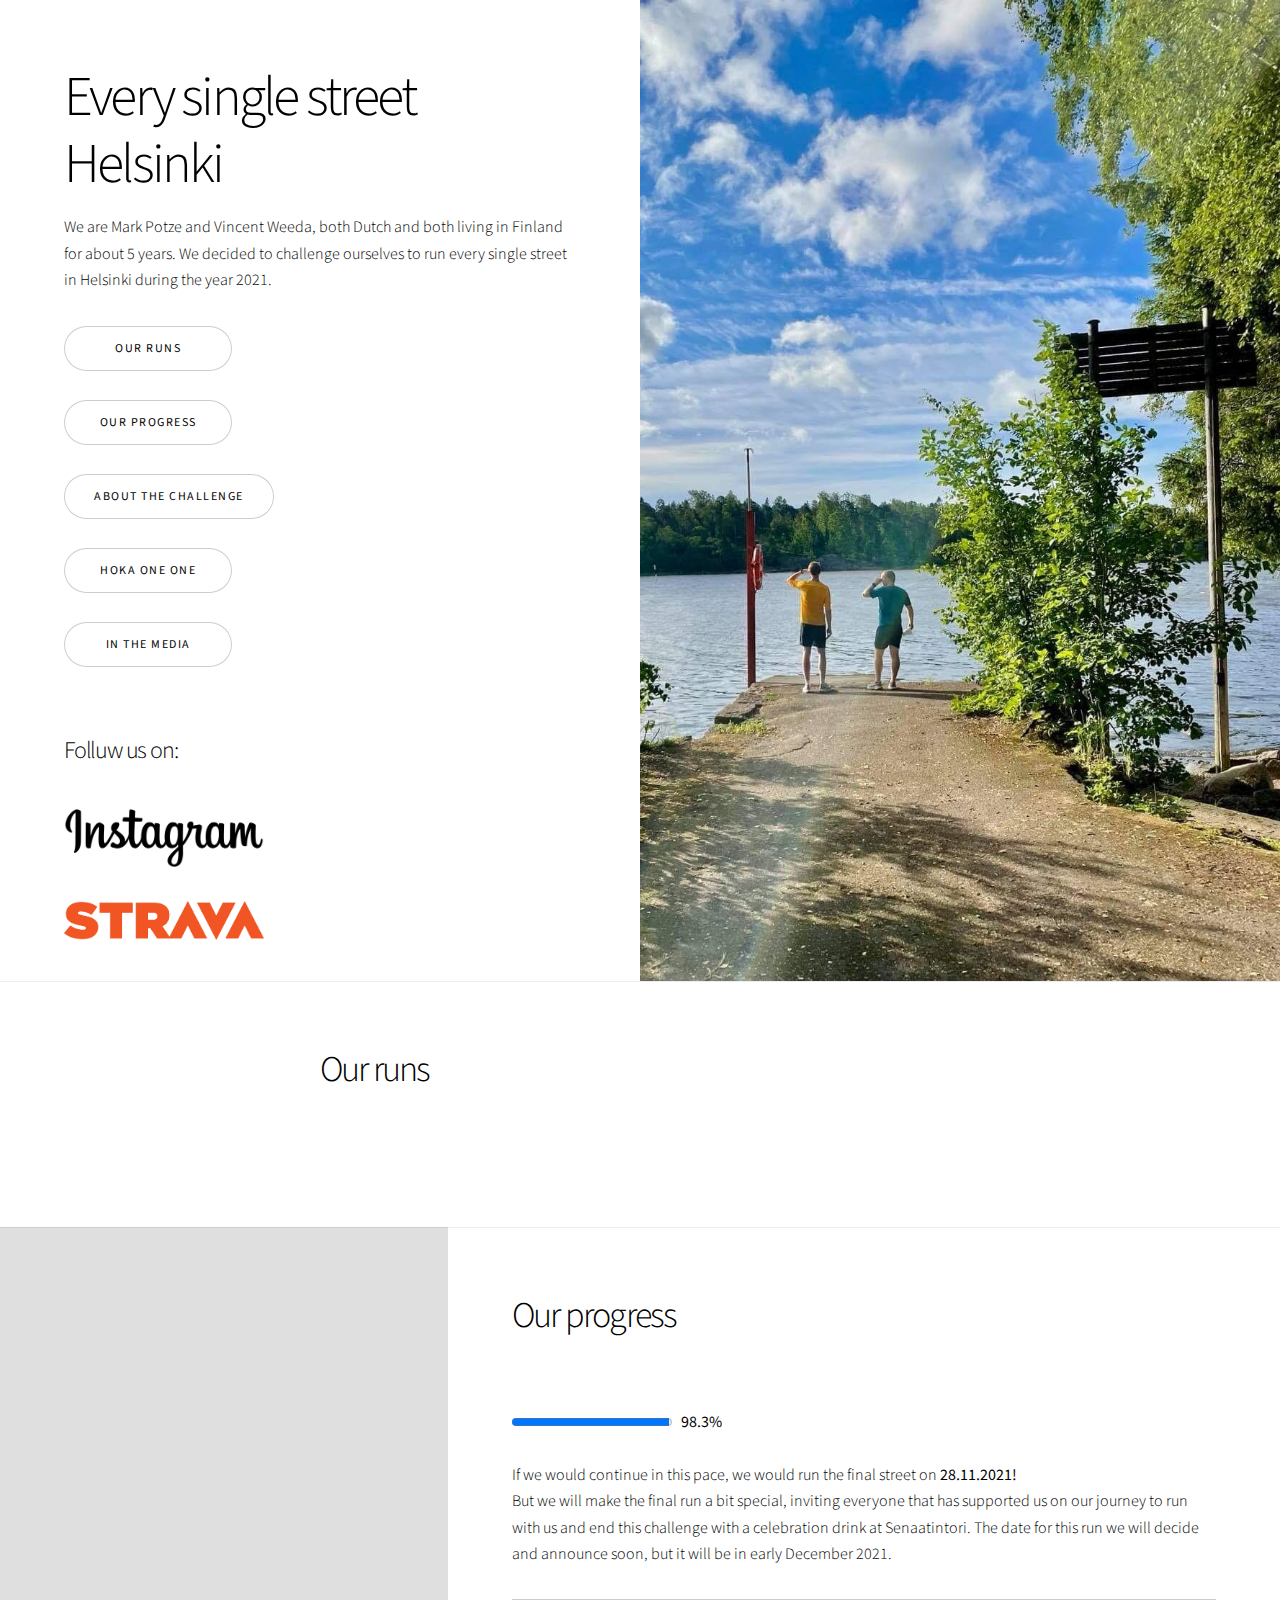
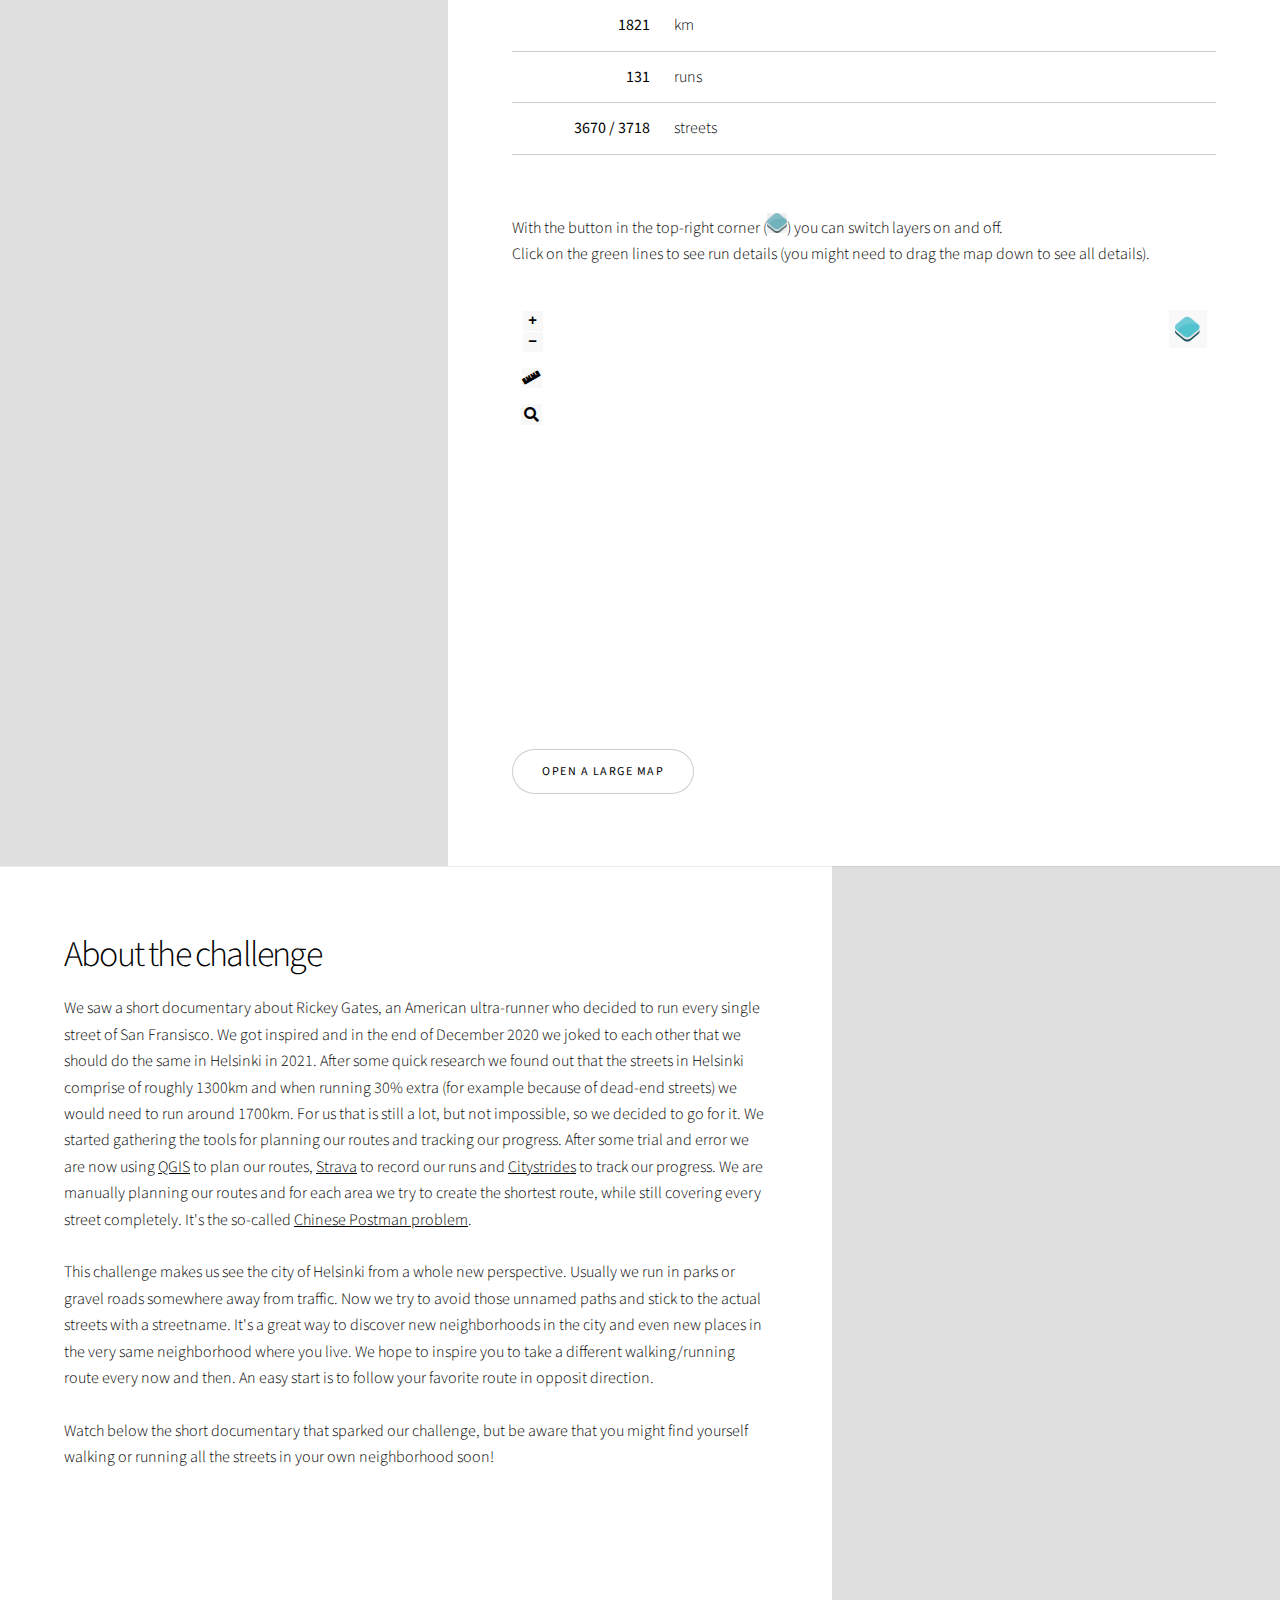
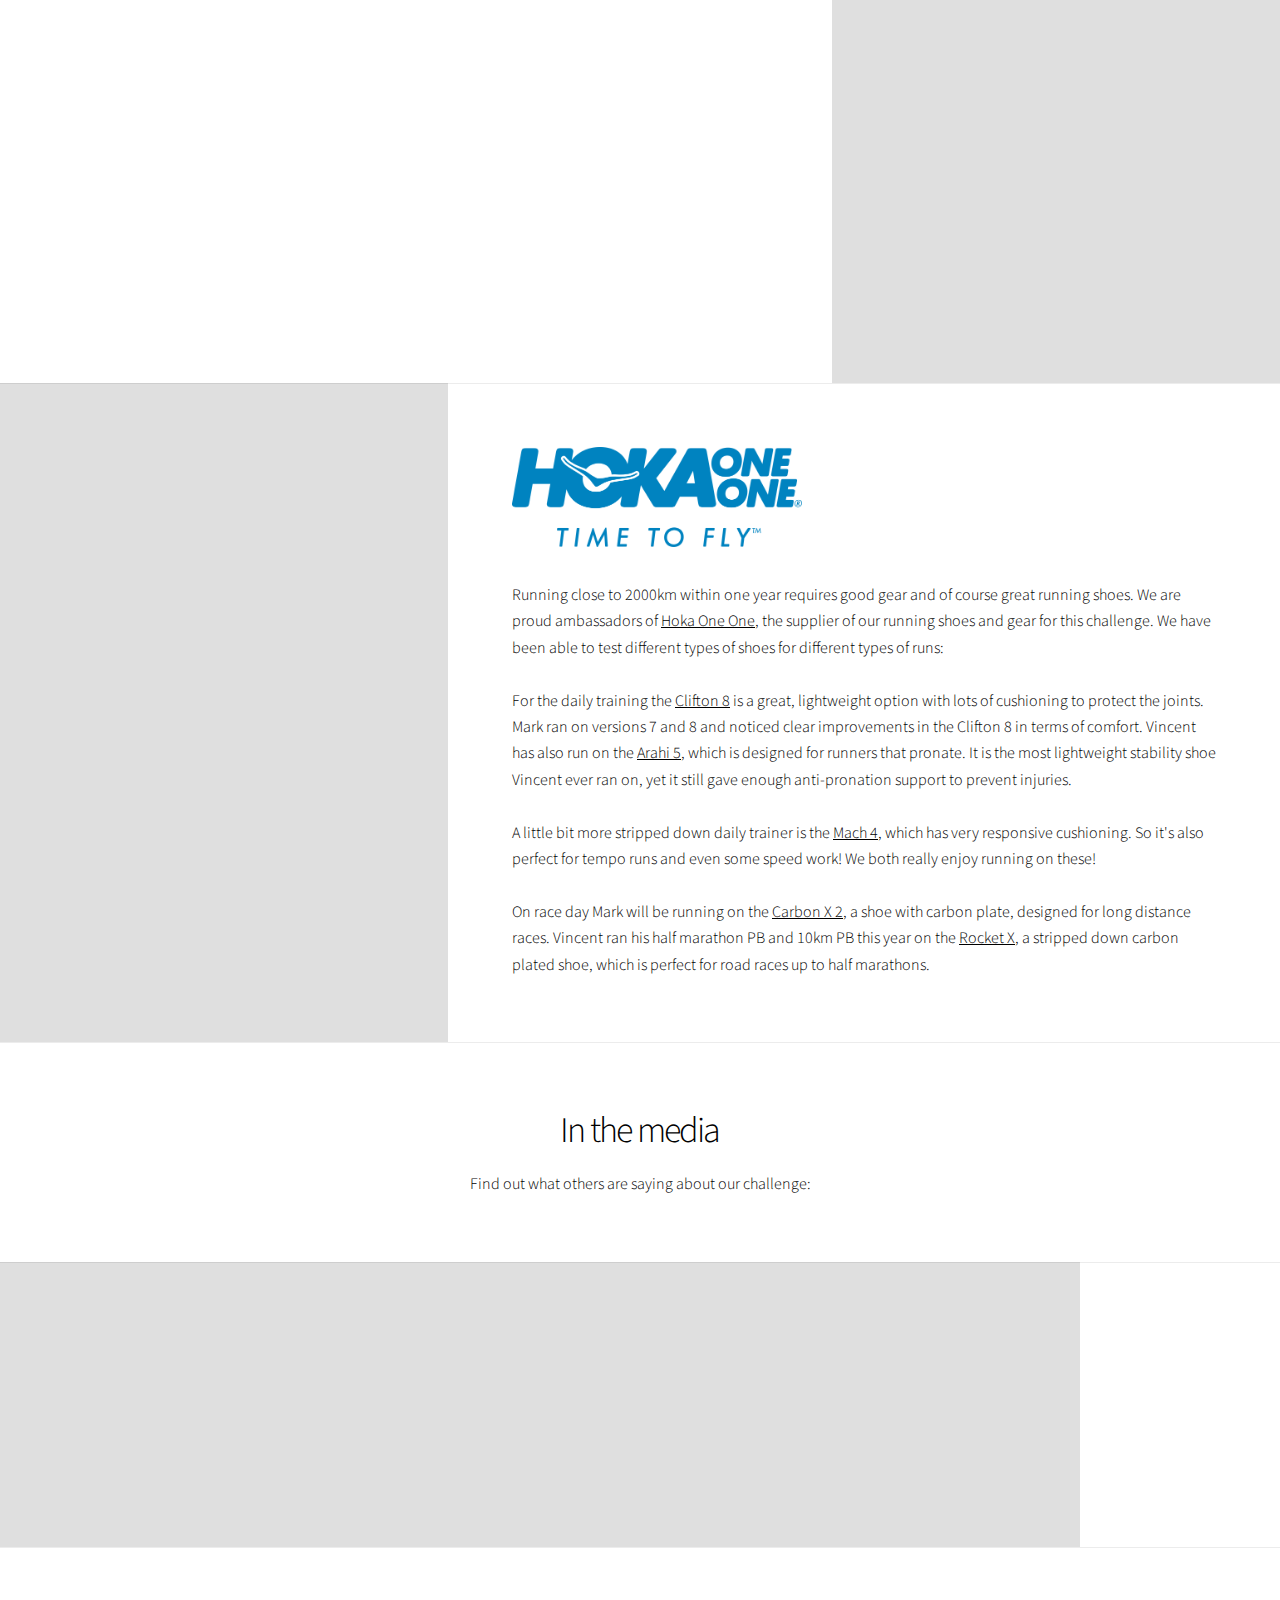
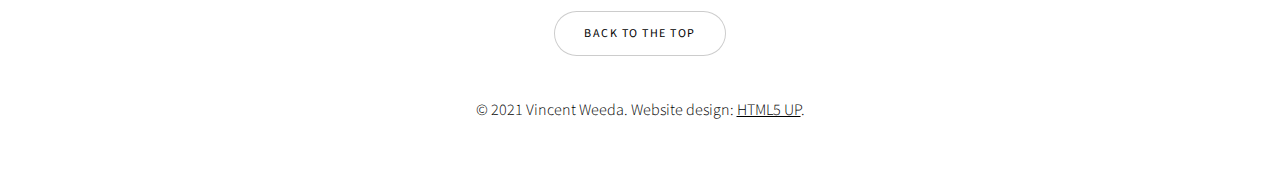
==== index.html @ 2d554e57 "wrong percentage" ====
<!DOCTYPE HTML>
<!--
	Story by HTML5 UP
	html5up.net | @ajlkn
	Free for personal and commercial use under the CCA 3.0 license (html5up.net/license)
-->
<html>
	<head>
		<title>Every Single Street Helsinki 2021</title>
		<meta charset="utf-8" />
		<meta name="viewport" content="width=device-width, initial-scale=1, user-scalable=no" />
		<meta property="og:title" content="Every Single Street Helsinki">
		<meta property="og:image" content="https://lh3.googleusercontent.com/pw/ACtC-3f8upLfboZolai4HgM2JHE40FgG5qWX6OWl33XwcPtC2bTtSpTXgjERsKTT-uBLho5ewKq1z2CknYwPc2yeVlilPk6C4i8UJJg-u1cNpJOvakPwXLn8UGQ9k5iiu0v9xxlxiVZbpnTEQ9oC_uVZQhQufA=w1600-h1200-no?authuser=0">
		<link rel="stylesheet" href="assets/css/main.css" />
		<noscript><link rel="stylesheet" href="assets/css/noscript.css" /></noscript>
		<link rel="icon" href="images/icon.jpg" type="image/jpg" sizes="16x16">
		<!-- Global site tag (gtag.js) - Google Analytics -->
		<script async src="https://www.googletagmanager.com/gtag/js?id=G-E1CMCHETEP"></script>
		<script>
  		window.dataLayer = window.dataLayer || [];
  		function gtag(){dataLayer.push(arguments);}
  		gtag('js', new Date());
  		gtag('config', 'G-E1CMCHETEP');
		</script>
	</head>
	<body class="is-preload">

		<!-- Wrapper -->
			<div id="wrapper" class="divided">

				<!-- Banner -->
					<section class="banner style1 orient-left content-align-left image-position-right fullscreen onload-image-fade-in onload-content-fade-right" id="start">
						<div class="content">
							<h1>Every single street Helsinki</h1>
							<p>We are Mark Potze and Vincent Weeda, both Dutch and both living in Finland for about 5 years. We decided to challenge ourselves to run every single street in Helsinki during the year 2021.</p>
								<ul class="actions stacked">
									<li><a href="#insta-feed" class="button big wide smooth-scroll-top">Our runs</a></li>
									<li><a href="#heatmap" class="button big wide smooth-scroll-middle">Our progress</a></li>
									<li><a href="#story" class="button big wide smooth-scroll-middle">About the challenge</a></li>
									<li><a href="#hoka" class="button big wide smooth-scroll-middle">Hoka One One</a></li>
									<!--<li><a href="#join" class="button big wide smooth-scroll-middle">Join us!</a></li>-->
									<li><a href="#media" class="button big wide smooth-scroll-middle">In the media</a></li>
								</ul>
							<br>	
							<h3>Folluw us on: </h3><br>
							<a href="https://www.instagram.com/every_single_street_helsinki/" target="_blank"> <img src="images/insta_logo.jpg" width="200" /> </a><br><br>		
							
							<a href="https://www.strava.com/athletes/74602140" target="_blank"> <img src="images/strava_logo.png" width="200" /> </a>

						</div>
						<div class="image">
							<img src="images/vincent_mark_hoka2.jpg" alt="" />
						</div>
					</section>

<section class="banner style1 orient-right content-align-left image-position-center onscroll-image-fade-in" id="insta-feed">
<div class="content">
<h2>Our runs</h2><br><br>

<script src="https://assets.juicer.io/embed.js" type="text/javascript"></script>
<link href="https://assets.juicer.io/embed.css" media="all" rel="stylesheet" type="text/css" />
<ul class="juicer-feed" data-feed-id="every_single_street_helsinki" data-per="6"></ul>
</div>
</section>

				<!-- Spotlight - section 1 -->
					<section class="spotlight style1 orient-right content-align-left image-position-center onscroll-image-fade-in" id="heatmap">
						<div class="content">
							<h2>Our progress</h2>
								<p>
									<br><br>
									<progress id="streets_progress" value="98.3" max="100"></progress> &nbsp; <strong>98.3%</strong><br><br>
									If we would continue in this pace, we would run the final street on <strong>28.11.2021!</strong><br>
									But we will make the final run a bit special, inviting everyone that has supported us on our journey to run with us and end this challenge with a celebration drink at Senaatintori. The date for this run we will decide and announce soon, but it will be in early December 2021.
									<table>
									<tr>
										<td align="right" width="150"><b>1821</b></td>
										<td align="left">km</td>
									</tr>
									<tr>
										<td align="right"><b>131 <!-- number of strava runs minus 13, those were missed streets. -->
										</b></td>
										<td align="left">runs</td>
									</tr>
									<tr>
										<td align="right"><b>3670 / 3718</b></td>
										<td align="left">streets</td>
									</tr>
									</table>
									
									<br>
									With the button in the top-right corner (<img src="images/qgis2web_layer_logo.jpg" height="20">) you can switch layers on and off.<br>
									Click on the green lines to see run details <!--and on the black dots to see the photo taken at that location -->(you might need to drag the map down to see all details<!-- and the entire photo-->).</p>
									<div class="container">
										<iframe class="responsive-iframe" src="qgis2web/index.html"></iframe>
									</div>
									<br><br>
									
									<ul class="actions stacked">
										<li><a href="qgis2web/index.html" target="_blank" class="button">Open a large map</a></li>
									</ul>
								
<!--									<table>
										<tr>
											<td><h1 style="color:green">-</h1></td>
											<td>The GPS tracks of our runs. You can click on them to find out more information.</td>
										</tr>
										<tr>
											<td><h1>&#8226;</h1></td>
											<td>We have taken some photos during our runs, which you can see by clicking on the black dots. More dots may appear when zooming in to a more detailed level.</td>
										</tr>
										<tr>
											<td><h1 style="color:red">-</h1></td>
											<td>A street that for some reason we have missed during a run. We will include those in another run, so we don't forget to run them.</td>
										</tr>
										<tr>
											<td><h1 style="color:pink">-</h1></td>
											<td>The border of Helsinki city.</td>
										</tr>
									</table> -->							
						</div>
						<div class="image">
							<img src="images/vincent_mark_kallio.JPG" alt="" />
						</div>
					</section>

				<!-- section 2 -->
					<section class="spotlight style1 orient-left content-align-left image-position-center onscroll-image-fade-in" id="story">
						<div class="content">
							<h2>About the challenge</h2>
							<p>We saw a short documentary about Rickey Gates, an American ultra-runner who decided to run every single street of San Fransisco. We got inspired and in the end of December 2020 we joked to each other that we should do the same in Helsinki in 2021. After some quick research we found out that the streets in Helsinki comprise of roughly 1300km and when running 30% extra (for example because of dead-end streets) we would need to run around 1700km. For us that is still a lot, but not impossible, so we decided to go for it. We started gathering the tools for planning our routes and tracking our progress. After some trial and error we are now using <a href="https://qgis.org/en/site/" target="_blank"> QGIS</a> to plan our routes, <a href="http://strava.com/athletes/74602140" target="_blank">Strava</a> to record our runs and <a href="https://citystrides.com/users/29322/cities/177917" target="_blank"> Citystrides</a> to track our progress. We are manually planning our routes and for each area we try to create the shortest route, while still covering every street completely. It's the so-called <a href="https://en.wikipedia.org/wiki/Route_inspection_problem">Chinese Postman problem</a>.<br><br>
							This challenge makes us see the city of Helsinki from a whole new perspective. Usually we run in parks or gravel roads somewhere away from traffic. Now we try to avoid those unnamed paths and stick to the actual streets with a streetname. It's a great way to discover new neighborhoods in the city and even new places in the very same neighborhood where you live. We hope to inspire you to take a different walking/running route every now and then. An easy start is to follow your favorite route in opposit direction.<br><br>
							Watch below the short documentary that sparked our challenge, but be aware that you might find yourself walking or running all the streets in your own neighborhood soon!</p>
							<div class="container">
								<iframe class="responsive-iframe" src="https://www.youtube.com/embed/jy_W5qsjB5U" title="YouTube video player" frameborder="0" allow="accelerometer; autoplay; clipboard-write; encrypted-media; gyroscope; picture-in-picture" allowfullscreen></iframe>
							</div>
							<br><br>
						</div>
						<div class="image">
							<img src="images/essh.png" alt="" />
						</div>
					</section>
			
				<!-- section 3 --> 
					<section class="spotlight style1 orient-right content-align-left image-position-center onscroll-image-fade-in" id="hoka">
						<div class="content">
							<!-- <h2>Hoka One One</h2> -->
							<a href="https://www.hokaoneone.eu/en/fi/" target="_blank"> <img src="images/hoka_time_to_fly.png" height="100" /> </a><br><br>
							
							<p>
								Running close to 2000km within one year requires good gear and of course great running shoes. We are proud ambassadors of <a href="https://www.hoka.com/en/fi/?locale=en-FI" target="_blank">Hoka One One</a>, the supplier of our running shoes and gear for this challenge. We have been able to test different types of shoes for different types of runs:<br><br>
								
								For the daily training the <a href="https://www.hoka.com/en/fi/men-road/clifton-8/1119393.html" target="_blank">Clifton 8</a> is a great, lightweight option with lots of cushioning to protect the joints. Mark ran on versions 7 and 8 and noticed clear improvements in the Clifton 8 in terms of comfort. Vincent has also run on the <a href="https://www.hoka.com/en/fi/men-road/arahi-5/1115010.html" target="_blank">Arahi 5</a>, which is designed for runners that pronate. It is the most lightweight stability shoe Vincent ever ran on, yet it still gave enough anti-pronation support to prevent injuries.<br><br>
								
								A little bit more stripped down daily trainer is the <a href="https://www.hoka.com/en/fi/men-road/mach-4/1113528.html" target="_blank">Mach 4</a>, which has very responsive cushioning. So it's also perfect for tempo runs and even some speed work! We both really enjoy running on these!<br><br>
								
								On race day Mark will be running on the <a href="https://www.hoka.com/en/fi/men-road/carbon-x-2/1113526.html" target="_blank">Carbon X 2</a>, a shoe with carbon plate, designed for long distance races. Vincent ran his half marathon PB and 10km PB this year on the <a href="https://www.hoka.com/en/fi/race/rocket-x/1113532.html" target="_blank">Rocket X</a>, a stripped down carbon plated shoe, which is perfect for road races up to half marathons.
								
								<!--<br>
								<p class="tab"><i>"Mark's quote"</i></p>
							</p>-->
						</div>
						<div class="image">
							<img src="images/clifton8.jpg" alt="" />
						</div>
					</section>

				
				<!-- section 4 
					<section class="spotlight style1 orient-left content-align-left image-position-center onscroll-image-fade-in" id="join">
						<div class="content">
							<h2>Join us on our next run</h2>
							<p>Due to COVID-19 restrictions we don't actively advertise our runs for others to join. When the restrictions loosen, we'll keep you up to date either here or <a href="https://www.instagram.com/every_single_street_helsinki/" target="_blank"> on our Instagram</a>. We hope to have you join us for a run or two soon!</p>
							<h3>6 June 2021 - 18:00<br></h3>
							<h4>Startpoint: <a href="https://goo.gl/maps/z3bGtKcFJLoCQuWE8" target="_blank">Alepa Kallio</a></h4>
							<p>Just an idea that we could have something like this to announce our next run if people want to join.</p>
							<ul class="actions stacked">
								<li><a href="https://www.instagram.com/every_single_street_helsinki/" target="_blank" class="button">DM us if you want to join!</a></li>
							</ul>
						</div>
						<div class="image">
							<img src="images/covid.jpg" alt="" />
						</div>
					</section>
					
				<!-- Five -->
					<section class="wrapper style1 align-center" id="media">
						<div class="inner">
							<h2>In the media</h2>
							<p>Find out what others are saying about our challenge:</p>
						</div>
					</section>

						<!-- Gallery -->
							<div class="gallery style2 medium lightbox onscroll-fade-in">
								
								<article>
									<a href="https://www.juoksija-lehti.fi/tuote/juoksija-3-2021/" target="_blank" class="image">
										<img src="images/juoksija.jpg" alt="" />
									</a>
									<div class="caption">
										<h3>Juoksija</h3>
										<p>Juoksija magazine covered our story in edition 3/2021 of their magazine.</p>
										<ul class="actions fixed">
											<li><span class="button small">Get your copy here</span></li>
										</ul>
									</div>
								</article>
								
								<article>
									<a href="https://www.mtv.fi/sarja/33001001/1384924" target="_blank" class="image">
										<img src="images/mtv3.jpg" alt="" />
									</a>
									<div class="caption">
										<h3>MTV3</h3>
										<p>Kymmenen uutiset featured us on 19 March 2021 in the 'loppukevennys'. Mika Tommola was with us at the Dutch Embassy and interviewed us on the streets in Kaivopuisto area.</p>
										<ul class="actions fixed">
											<li><span class="button small">Watch it here (start at 16:05)</span></li>
										</ul>
									</div>
								</article>
								
								<article>
									<a href="https://www.hbl.fi/artikel/deras-plan-att-springa-varje-gata-i-helsingfors/" target="_blank" class="image">
										<img src="images/hbl.jpg" alt="" />
									</a>
									<div class="caption">
										<h3>Hufvudstadsbladet</h3>
										<p>HBL newspaper published our story in the beginning of March 2021</p>
										<ul class="actions fixed">
											<li><span class="button small">Read the article here</span></li>
										</ul>
									</div>
								</article>
							</div>
							
				<!-- Footer -->
					<footer class="wrapper style1 align-center">
						<div class="inner">
							<ul class="actions stacked">
								<li><a href="#start" class="button big wide smooth-scroll-middle">Back to the top</a></li>
							</ul>
							<ul class="icons">
<!--								<p>For now I only linked Instagram to try out, we could add Strava and delete the rest...</p>
								<li><a href="#" class="icon brands style2 fa-twitter"><span class="label">Twitter</span></a></li>
								<li><a href="#" class="icon brands style2 fa-facebook-f"><span class="label">Facebook</span></a></li>
								<li><a href="https://www.instagram.com/every_single_street_helsinki/" target="_blank" class="icon brands style2 fa-instagram"><span class="label">Instagram</span></a></li>
<!--								<li><a href="#" class="icon brands style2 fa-linkedin-in"><span class="label">LinkedIn</span></a></li>
								<li><a href="#" class="icon style2 fa-envelope"><span class="label">Email</span></a></li> -->
							</ul>
							<p>&copy; 2021 Vincent Weeda. Website design: <a href="https://html5up.net">HTML5 UP</a>.</p>
						</div>
					</footer>

			</div>

		<!-- Scripts -->
			<script src="assets/js/jquery.min.js"></script>
			<script src="assets/js/jquery.scrollex.min.js"></script>
			<script src="assets/js/jquery.scrolly.min.js"></script>
			<script src="assets/js/browser.min.js"></script>
			<script src="assets/js/breakpoints.min.js"></script>
			<script src="assets/js/util.js"></script>
			<script src="assets/js/main.js"></script>

	</body>
</html>
---- assets/css/main.css ----
@import url(fontawesome-all.min.css);
@import url("https://fonts.googleapis.com/css?family=Source+Sans+Pro:300,300i,400,400i");

/*
	Story by HTML5 UP
	html5up.net | @ajlkn
	Free for personal and commercial use under the CCA 3.0 license (html5up.net/license)
*/

html, body, div, span, applet, object,
iframe, h1, h2, h3, h4, h5, h6, p, blockquote,
pre, a, abbr, acronym, address, big, cite,
code, del, dfn, em, img, ins, kbd, q, s, samp,
small, strike, strong, sub, sup, tt, var, b,
u, i, center, dl, dt, dd, ol, ul, li, fieldset,
form, label, legend, table, caption, tbody,
tfoot, thead, tr, th, td, article, aside,
canvas, details, embed, figure, figcaption,
footer, header, hgroup, menu, nav, output, ruby,
section, summary, time, mark, audio, video {
	margin: 0;
	padding: 0;
	border: 0;
	font-size: 100%;
	font: inherit;
	vertical-align: baseline;}

article, aside, details, figcaption, figure,
footer, header, hgroup, menu, nav, section {
	display: block;}

body {
	line-height: 1;
}

ol, ul {
	list-style: none;
}

blockquote, q {
	quotes: none;
}

	blockquote:before, blockquote:after, q:before, q:after {
		content: '';
		content: none;
	}

table {
	border-color:white;
	border-collapse: collapse;
	border-spacing: 0;
}

td {
	background-color:white;
	border-color:white;
}
tr {
	background-color:white;
	border-color:white;
}
body {
	-webkit-text-size-adjust: none;
}

mark {
	background-color: transparent;
	color: inherit;
}

input::-moz-focus-inner {
	border: 0;
	padding: 0;
}

input, select, textarea {
	-moz-appearance: none;
	-webkit-appearance: none;
	-ms-appearance: none;
	appearance: none;
}

/* Basic */
		
	@-ms-viewport {
		width: device-width;
	}
	
	.tab { margin-left: 40px; }

	body {
		-ms-overflow-style: scrollbar;
	}

	@media screen and (max-width: 480px) {

		html, body {
			min-width: 320px;
		}

	}

	html {
		box-sizing: border-box;
	}

	*, *:before, *:after {
		box-sizing: inherit;
	}

	body {
		background: #ffffff;
	}

		body.is-preload *, body.is-preload *:before, body.is-preload *:after {
			-moz-animation: none !important;
			-webkit-animation: none !important;
			-ms-animation: none !important;
			animation: none !important;
			-moz-transition: none !important;
			-webkit-transition: none !important;
			-ms-transition: none !important;
			transition: none !important;
		}

/* Type */

	html {
		font-size: 18pt;
	}

		@media screen and (max-width: 1680px) {

			html {
				font-size: 14pt;
			}

		}

		@media screen and (max-width: 1280px) {

			html {
				font-size: 12pt;
			}

		}

		@media screen and (max-width: 736px) {

			html {
				font-size: 11pt;
			}

		}

		@media screen and (max-width: 360px) {

			html {
				font-size: 10pt;
			}

		}

	body {
		background-color: #ffffff;
		color: #000000;
	}

	body, input, select, textarea {
		font-family: "Source Sans Pro", Helvetica, sans-serif;
		font-size: 1rem;
		font-weight: 300;
		line-height: 1.65;
	}

	a {
		-moz-transition: color 0.2s ease-in-out;
		-webkit-transition: color 0.2s ease-in-out;
		-ms-transition: color 0.2s ease-in-out;
		transition: color 0.2s ease-in-out;
		text-decoration: underline;
	}

		a:hover {
			text-decoration: none;
		}

	strong, b {
		font-weight: 400;
	}

	em, i {
		font-style: italic;
	}

	p {
		margin: 0 0 2rem 0;
	}

		p.major {
			font-size: 1.25rem;
		}

	h1, h2, h3, h4, h5, h6 {
		font-weight: 300;
		line-height: 1.375;
		letter-spacing: -0.05em;
		margin: 0 0 1rem 0;
	}

		h1 a, h2 a, h3 a, h4 a, h5 a, h6 a {
			color: inherit;
			text-decoration: none;
		}

	h1 {
		font-size: 3.5rem;
		line-height: 1.2;
	}

	h2 {
		font-size: 2.25rem;
	}

	h3 {
		font-size: 1.5rem;
	}

	h4 {
		font-size: 1.1rem;
	}

	h5 {
		font-size: 0.9rem;
	}

	h6 {
		font-size: 0.7rem;
	}

	sub {
		font-size: 0.8rem;
		position: relative;
		top: 0.5rem;
	}

	sup {
		font-size: 0.8rem;
		position: relative;
		top: -0.5rem;
	}

	blockquote {
		border-left: solid 4px;
		font-style: italic;
		margin: 0 0 2rem 0;
		padding: 0.5rem 0 0.5rem 2rem;
	}

	code {
		border-radius: 4px;
		font-family: "Courier New", monospace;
		font-size: 0.9em;
		margin: 0 0.25rem;
		padding: 0.25rem 0.325rem;
	}

	pre {
		-webkit-overflow-scrolling: touch;
		font-family: "Courier New", monospace;
		font-size: 0.9em;
		margin: 0 0 2rem 0;
	}

		pre code {
			display: block;
			line-height: 1.5;
			padding: 0.75rem 1rem;
			overflow-x: auto;
		}

	hr {
		border: 0;
		border-bottom: solid 1px;
		margin: 2.5rem 0;
	}

		hr.major {
			margin: 3.5rem 0;
		}

	.align-left {
		text-align: left;
	}

	.align-center {
		text-align: center;
	}

	.align-right {
		text-align: right;
	}

	@media screen and (max-width: 736px) {

		p.major {
			font-size: 1.1rem;
		}

		h1 {
			font-size: 2.5rem;
		}

		h2 {
			font-size: 2rem;
		}

		h3 {
			font-size: 1.25rem;
		}

		h4 {
			font-size: 1rem;
		}

	}

	input, select, textarea {
		color: #000000;
	}

	a {
		color: #000000;
	}

		a:hover {
			color: #47D3E5;
		}

	strong, b {
		color: #000000;
	}

	h1, h2, h3, h4, h5, h6 {
		color: #000000;
	}

	blockquote {
		border-left-color: rgba(0, 0, 0, 0.2);
	}

	code {
		background: rgba(0, 0, 0, 0.05);
		border-color: rgba(0, 0, 0, 0.2);
	}

	hr {
		border-bottom-color: rgba(0, 0, 0, 0.2);
	}
	
	.container {
  		position: relative;
  		overflow: hidden;
  		width: 100%;
  		padding-top: 56.25%;
  		}
  		
	.responsive-iframe {
  		position: absolute;
  		top: 0;
  		left: 0;
		bottom: 0;
 		right: 0;
 		width: 100%;
  		height: 100%;
		}
		
/* Row */

	.row {
		display: flex;
		flex-wrap: wrap;
		box-sizing: border-box;
		align-items: stretch;
	}

		.row > * {
			box-sizing: border-box;
		}

		.row.gtr-uniform > * > :last-child {
			margin-bottom: 0;
		}

		.row.aln-left {
			justify-content: flex-start;
		}

		.row.aln-center {
			justify-content: center;
		}

		.row.aln-right {
			justify-content: flex-end;
		}

		.row.aln-top {
			align-items: flex-start;
		}

		.row.aln-middle {
			align-items: center;
		}

		.row.aln-bottom {
			align-items: flex-end;
		}

		.row > .imp {
			order: -1;
		}

		.row > .col-1 {
			width: 8.33333%;
		}

		.row > .off-1 {
			margin-left: 8.33333%;
		}

		.row > .col-2 {
			width: 16.66667%;
		}

		.row > .off-2 {
			margin-left: 16.66667%;
		}

		.row > .col-3 {
			width: 25%;
		}

		.row > .off-3 {
			margin-left: 25%;
		}

		.row > .col-4 {
			width: 33.33333%;
		}

		.row > .off-4 {
			margin-left: 33.33333%;
		}

		.row > .col-5 {
			width: 41.66667%;
		}

		.row > .off-5 {
			margin-left: 41.66667%;
		}

		.row > .col-6 {
			width: 50%;
		}

		.row > .off-6 {
			margin-left: 50%;
		}

		.row > .col-7 {
			width: 58.33333%;
		}

		.row > .off-7 {
			margin-left: 58.33333%;
		}

		.row > .col-8 {
			width: 66.66667%;
		}

		.row > .off-8 {
			margin-left: 66.66667%;
		}

		.row > .col-9 {
			width: 75%;
		}

		.row > .off-9 {
			margin-left: 75%;
		}

		.row > .col-10 {
			width: 83.33333%;
		}

		.row > .off-10 {
			margin-left: 83.33333%;
		}

		.row > .col-11 {
			width: 91.66667%;
		}

		.row > .off-11 {
			margin-left: 91.66667%;
		}

		.row > .col-12 {
			width: 100%;
		}

		.row > .off-12 {
			margin-left: 100%;
		}

		.row.gtr-0 {
			margin-top: 0;
			margin-left: 0rem;
		}

			.row.gtr-0 > * {
				padding: 0 0 0 0rem;
			}

			.row.gtr-0.gtr-uniform {
				margin-top: 0rem;
			}

				.row.gtr-0.gtr-uniform > * {
					padding-top: 0rem;
				}

		.row.gtr-25 {
			margin-top: 0;
			margin-left: -0.5rem;
		}

			.row.gtr-25 > * {
				padding: 0 0 0 0.5rem;
			}

			.row.gtr-25.gtr-uniform {
				margin-top: -0.5rem;
			}

				.row.gtr-25.gtr-uniform > * {
					padding-top: 0.5rem;
				}

		.row.gtr-50 {
			margin-top: 0;
			margin-left: -1rem;
		}

			.row.gtr-50 > * {
				padding: 0 0 0 1rem;
			}

			.row.gtr-50.gtr-uniform {
				margin-top: -1rem;
			}

				.row.gtr-50.gtr-uniform > * {
					padding-top: 1rem;
				}

		.row {
			margin-top: 0;
			margin-left: -2rem;
		}

			.row > * {
				padding: 0 0 0 2rem;
			}

			.row.gtr-uniform {
				margin-top: -2rem;
			}

				.row.gtr-uniform > * {
					padding-top: 2rem;
				}

		.row.gtr-150 {
			margin-top: 0;
			margin-left: -3rem;
		}

			.row.gtr-150 > * {
				padding: 0 0 0 3rem;
			}

			.row.gtr-150.gtr-uniform {
				margin-top: -3rem;
			}

				.row.gtr-150.gtr-uniform > * {
					padding-top: 3rem;
				}

		.row.gtr-200 {
			margin-top: 0;
			margin-left: -4rem;
		}

			.row.gtr-200 > * {
				padding: 0 0 0 4rem;
			}

			.row.gtr-200.gtr-uniform {
				margin-top: -4rem;
			}

				.row.gtr-200.gtr-uniform > * {
					padding-top: 4rem;
				}

		@media screen and (max-width: 1680px) {

			.row {
				display: flex;
				flex-wrap: wrap;
				box-sizing: border-box;
				align-items: stretch;
			}

				.row > * {
					box-sizing: border-box;
				}

				.row.gtr-uniform > * > :last-child {
					margin-bottom: 0;
				}

				.row.aln-left {
					justify-content: flex-start;
				}

				.row.aln-center {
					justify-content: center;
				}

				.row.aln-right {
					justify-content: flex-end;
				}

				.row.aln-top {
					align-items: flex-start;
				}

				.row.aln-middle {
					align-items: center;
				}

				.row.aln-bottom {
					align-items: flex-end;
				}

				.row > .imp-xlarge {
					order: -1;
				}

				.row > .col-1-xlarge {
					width: 8.33333%;
				}

				.row > .off-1-xlarge {
					margin-left: 8.33333%;
				}

				.row > .col-2-xlarge {
					width: 16.66667%;
				}

				.row > .off-2-xlarge {
					margin-left: 16.66667%;
				}

				.row > .col-3-xlarge {
					width: 25%;
				}

				.row > .off-3-xlarge {
					margin-left: 25%;
				}

				.row > .col-4-xlarge {
					width: 33.33333%;
				}

				.row > .off-4-xlarge {
					margin-left: 33.33333%;
				}

				.row > .col-5-xlarge {
					width: 41.66667%;
				}

				.row > .off-5-xlarge {
					margin-left: 41.66667%;
				}

				.row > .col-6-xlarge {
					width: 50%;
				}

				.row > .off-6-xlarge {
					margin-left: 50%;
				}

				.row > .col-7-xlarge {
					width: 58.33333%;
				}

				.row > .off-7-xlarge {
					margin-left: 58.33333%;
				}

				.row > .col-8-xlarge {
					width: 66.66667%;
				}

				.row > .off-8-xlarge {
					margin-left: 66.66667%;
				}

				.row > .col-9-xlarge {
					width: 75%;
				}

				.row > .off-9-xlarge {
					margin-left: 75%;
				}

				.row > .col-10-xlarge {
					width: 83.33333%;
				}

				.row > .off-10-xlarge {
					margin-left: 83.33333%;
				}

				.row > .col-11-xlarge {
					width: 91.66667%;
				}

				.row > .off-11-xlarge {
					margin-left: 91.66667%;
				}

				.row > .col-12-xlarge {
					width: 100%;
				}

				.row > .off-12-xlarge {
					margin-left: 100%;
				}

				.row.gtr-0 {
					margin-top: 0;
					margin-left: 0rem;
				}

					.row.gtr-0 > * {
						padding: 0 0 0 0rem;
					}

					.row.gtr-0.gtr-uniform {
						margin-top: 0rem;
					}

						.row.gtr-0.gtr-uniform > * {
							padding-top: 0rem;
						}

				.row.gtr-25 {
					margin-top: 0;
					margin-left: -0.5rem;
				}

					.row.gtr-25 > * {
						padding: 0 0 0 0.5rem;
					}

					.row.gtr-25.gtr-uniform {
						margin-top: -0.5rem;
					}

						.row.gtr-25.gtr-uniform > * {
							padding-top: 0.5rem;
						}

				.row.gtr-50 {
					margin-top: 0;
					margin-left: -1rem;
				}

					.row.gtr-50 > * {
						padding: 0 0 0 1rem;
					}

					.row.gtr-50.gtr-uniform {
						margin-top: -1rem;
					}

						.row.gtr-50.gtr-uniform > * {
							padding-top: 1rem;
						}

				.row {
					margin-top: 0;
					margin-left: -2rem;
				}

					.row > * {
						padding: 0 0 0 2rem;
					}

					.row.gtr-uniform {
						margin-top: -2rem;
					}

						.row.gtr-uniform > * {
							padding-top: 2rem;
						}

				.row.gtr-150 {
					margin-top: 0;
					margin-left: -3rem;
				}

					.row.gtr-150 > * {
						padding: 0 0 0 3rem;
					}

					.row.gtr-150.gtr-uniform {
						margin-top: -3rem;
					}

						.row.gtr-150.gtr-uniform > * {
							padding-top: 3rem;
						}

				.row.gtr-200 {
					margin-top: 0;
					margin-left: -4rem;
				}

					.row.gtr-200 > * {
						padding: 0 0 0 4rem;
					}

					.row.gtr-200.gtr-uniform {
						margin-top: -4rem;
					}

						.row.gtr-200.gtr-uniform > * {
							padding-top: 4rem;
						}

		}

		@media screen and (max-width: 1280px) {

			.row {
				display: flex;
				flex-wrap: wrap;
				box-sizing: border-box;
				align-items: stretch;
			}

				.row > * {
					box-sizing: border-box;
				}

				.row.gtr-uniform > * > :last-child {
					margin-bottom: 0;
				}

				.row.aln-left {
					justify-content: flex-start;
				}

				.row.aln-center {
					justify-content: center;
				}

				.row.aln-right {
					justify-content: flex-end;
				}

				.row.aln-top {
					align-items: flex-start;
				}

				.row.aln-middle {
					align-items: center;
				}

				.row.aln-bottom {
					align-items: flex-end;
				}

				.row > .imp-large {
					order: -1;
				}

				.row > .col-1-large {
					width: 8.33333%;
				}

				.row > .off-1-large {
					margin-left: 8.33333%;
				}

				.row > .col-2-large {
					width: 16.66667%;
				}

				.row > .off-2-large {
					margin-left: 16.66667%;
				}

				.row > .col-3-large {
					width: 25%;
				}

				.row > .off-3-large {
					margin-left: 25%;
				}

				.row > .col-4-large {
					width: 33.33333%;
				}

				.row > .off-4-large {
					margin-left: 33.33333%;
				}

				.row > .col-5-large {
					width: 41.66667%;
				}

				.row > .off-5-large {
					margin-left: 41.66667%;
				}

				.row > .col-6-large {
					width: 50%;
				}

				.row > .off-6-large {
					margin-left: 50%;
				}

				.row > .col-7-large {
					width: 58.33333%;
				}

				.row > .off-7-large {
					margin-left: 58.33333%;
				}

				.row > .col-8-large {
					width: 66.66667%;
				}

				.row > .off-8-large {
					margin-left: 66.66667%;
				}

				.row > .col-9-large {
					width: 75%;
				}

				.row > .off-9-large {
					margin-left: 75%;
				}

				.row > .col-10-large {
					width: 83.33333%;
				}

				.row > .off-10-large {
					margin-left: 83.33333%;
				}

				.row > .col-11-large {
					width: 91.66667%;
				}

				.row > .off-11-large {
					margin-left: 91.66667%;
				}

				.row > .col-12-large {
					width: 100%;
				}

				.row > .off-12-large {
					margin-left: 100%;
				}

				.row.gtr-0 {
					margin-top: 0;
					margin-left: 0rem;
				}

					.row.gtr-0 > * {
						padding: 0 0 0 0rem;
					}

					.row.gtr-0.gtr-uniform {
						margin-top: 0rem;
					}

						.row.gtr-0.gtr-uniform > * {
							padding-top: 0rem;
						}

				.row.gtr-25 {
					margin-top: 0;
					margin-left: -0.5rem;
				}

					.row.gtr-25 > * {
						padding: 0 0 0 0.5rem;
					}

					.row.gtr-25.gtr-uniform {
						margin-top: -0.5rem;
					}

						.row.gtr-25.gtr-uniform > * {
							padding-top: 0.5rem;
						}

				.row.gtr-50 {
					margin-top: 0;
					margin-left: -1rem;
				}

					.row.gtr-50 > * {
						padding: 0 0 0 1rem;
					}

					.row.gtr-50.gtr-uniform {
						margin-top: -1rem;
					}

						.row.gtr-50.gtr-uniform > * {
							padding-top: 1rem;
						}

				.row {
					margin-top: 0;
					margin-left: -2rem;
				}

					.row > * {
						padding: 0 0 0 2rem;
					}

					.row.gtr-uniform {
						margin-top: -2rem;
					}

						.row.gtr-uniform > * {
							padding-top: 2rem;
						}

				.row.gtr-150 {
					margin-top: 0;
					margin-left: -3rem;
				}

					.row.gtr-150 > * {
						padding: 0 0 0 3rem;
					}

					.row.gtr-150.gtr-uniform {
						margin-top: -3rem;
					}

						.row.gtr-150.gtr-uniform > * {
							padding-top: 3rem;
						}

				.row.gtr-200 {
					margin-top: 0;
					margin-left: -4rem;
				}

					.row.gtr-200 > * {
						padding: 0 0 0 4rem;
					}

					.row.gtr-200.gtr-uniform {
						margin-top: -4rem;
					}

						.row.gtr-200.gtr-uniform > * {
							padding-top: 4rem;
						}

		}

		@media screen and (max-width: 980px) {

			.row {
				display: flex;
				flex-wrap: wrap;
				box-sizing: border-box;
				align-items: stretch;
			}

				.row > * {
					box-sizing: border-box;
				}

				.row.gtr-uniform > * > :last-child {
					margin-bottom: 0;
				}

				.row.aln-left {
					justify-content: flex-start;
				}

				.row.aln-center {
					justify-content: center;
				}

				.row.aln-right {
					justify-content: flex-end;
				}

				.row.aln-top {
					align-items: flex-start;
				}

				.row.aln-middle {
					align-items: center;
				}

				.row.aln-bottom {
					align-items: flex-end;
				}

				.row > .imp-medium {
					order: -1;
				}

				.row > .col-1-medium {
					width: 8.33333%;
				}

				.row > .off-1-medium {
					margin-left: 8.33333%;
				}

				.row > .col-2-medium {
					width: 16.66667%;
				}

				.row > .off-2-medium {
					margin-left: 16.66667%;
				}

				.row > .col-3-medium {
					width: 25%;
				}

				.row > .off-3-medium {
					margin-left: 25%;
				}

				.row > .col-4-medium {
					width: 33.33333%;
				}

				.row > .off-4-medium {
					margin-left: 33.33333%;
				}

				.row > .col-5-medium {
					width: 41.66667%;
				}

				.row > .off-5-medium {
					margin-left: 41.66667%;
				}

				.row > .col-6-medium {
					width: 50%;
				}

				.row > .off-6-medium {
					margin-left: 50%;
				}

				.row > .col-7-medium {
					width: 58.33333%;
				}

				.row > .off-7-medium {
					margin-left: 58.33333%;
				}

				.row > .col-8-medium {
					width: 66.66667%;
				}

				.row > .off-8-medium {
					margin-left: 66.66667%;
				}

				.row > .col-9-medium {
					width: 75%;
				}

				.row > .off-9-medium {
					margin-left: 75%;
				}

				.row > .col-10-medium {
					width: 83.33333%;
				}

				.row > .off-10-medium {
					margin-left: 83.33333%;
				}

				.row > .col-11-medium {
					width: 91.66667%;
				}

				.row > .off-11-medium {
					margin-left: 91.66667%;
				}

				.row > .col-12-medium {
					width: 100%;
				}

				.row > .off-12-medium {
					margin-left: 100%;
				}

				.row.gtr-0 {
					margin-top: 0;
					margin-left: 0rem;
				}

					.row.gtr-0 > * {
						padding: 0 0 0 0rem;
					}

					.row.gtr-0.gtr-uniform {
						margin-top: 0rem;
					}

						.row.gtr-0.gtr-uniform > * {
							padding-top: 0rem;
						}

				.row.gtr-25 {
					margin-top: 0;
					margin-left: -0.5rem;
				}

					.row.gtr-25 > * {
						padding: 0 0 0 0.5rem;
					}

					.row.gtr-25.gtr-uniform {
						margin-top: -0.5rem;
					}

						.row.gtr-25.gtr-uniform > * {
							padding-top: 0.5rem;
						}

				.row.gtr-50 {
					margin-top: 0;
					margin-left: -1rem;
				}

					.row.gtr-50 > * {
						padding: 0 0 0 1rem;
					}

					.row.gtr-50.gtr-uniform {
						margin-top: -1rem;
					}

						.row.gtr-50.gtr-uniform > * {
							padding-top: 1rem;
						}

				.row {
					margin-top: 0;
					margin-left: -2rem;
				}

					.row > * {
						padding: 0 0 0 2rem;
					}

					.row.gtr-uniform {
						margin-top: -2rem;
					}

						.row.gtr-uniform > * {
							padding-top: 2rem;
						}

				.row.gtr-150 {
					margin-top: 0;
					margin-left: -3rem;
				}

					.row.gtr-150 > * {
						padding: 0 0 0 3rem;
					}

					.row.gtr-150.gtr-uniform {
						margin-top: -3rem;
					}

						.row.gtr-150.gtr-uniform > * {
							padding-top: 3rem;
						}

				.row.gtr-200 {
					margin-top: 0;
					margin-left: -4rem;
				}

					.row.gtr-200 > * {
						padding: 0 0 0 4rem;
					}

					.row.gtr-200.gtr-uniform {
						margin-top: -4rem;
					}

						.row.gtr-200.gtr-uniform > * {
							padding-top: 4rem;
						}

		}

		@media screen and (max-width: 736px) {

			.row {
				display: flex;
				flex-wrap: wrap;
				box-sizing: border-box;
				align-items: stretch;
			}

				.row > * {
					box-sizing: border-box;
				}

				.row.gtr-uniform > * > :last-child {
					margin-bottom: 0;
				}

				.row.aln-left {
					justify-content: flex-start;
				}

				.row.aln-center {
					justify-content: center;
				}

				.row.aln-right {
					justify-content: flex-end;
				}

				.row.aln-top {
					align-items: flex-start;
				}

				.row.aln-middle {
					align-items: center;
				}

				.row.aln-bottom {
					align-items: flex-end;
				}

				.row > .imp-small {
					order: -1;
				}

				.row > .col-1-small {
					width: 8.33333%;
				}

				.row > .off-1-small {
					margin-left: 8.33333%;
				}

				.row > .col-2-small {
					width: 16.66667%;
				}

				.row > .off-2-small {
					margin-left: 16.66667%;
				}

				.row > .col-3-small {
					width: 25%;
				}

				.row > .off-3-small {
					margin-left: 25%;
				}

				.row > .col-4-small {
					width: 33.33333%;
				}

				.row > .off-4-small {
					margin-left: 33.33333%;
				}

				.row > .col-5-small {
					width: 41.66667%;
				}

				.row > .off-5-small {
					margin-left: 41.66667%;
				}

				.row > .col-6-small {
					width: 50%;
				}

				.row > .off-6-small {
					margin-left: 50%;
				}

				.row > .col-7-small {
					width: 58.33333%;
				}

				.row > .off-7-small {
					margin-left: 58.33333%;
				}

				.row > .col-8-small {
					width: 66.66667%;
				}

				.row > .off-8-small {
					margin-left: 66.66667%;
				}

				.row > .col-9-small {
					width: 75%;
				}

				.row > .off-9-small {
					margin-left: 75%;
				}

				.row > .col-10-small {
					width: 83.33333%;
				}

				.row > .off-10-small {
					margin-left: 83.33333%;
				}

				.row > .col-11-small {
					width: 91.66667%;
				}

				.row > .off-11-small {
					margin-left: 91.66667%;
				}

				.row > .col-12-small {
					width: 100%;
				}

				.row > .off-12-small {
					margin-left: 100%;
				}

				.row.gtr-0 {
					margin-top: 0;
					margin-left: 0rem;
				}

					.row.gtr-0 > * {
						padding: 0 0 0 0rem;
					}

					.row.gtr-0.gtr-uniform {
						margin-top: 0rem;
					}

						.row.gtr-0.gtr-uniform > * {
							padding-top: 0rem;
						}

				.row.gtr-25 {
					margin-top: 0;
					margin-left: -0.5rem;
				}

					.row.gtr-25 > * {
						padding: 0 0 0 0.5rem;
					}

					.row.gtr-25.gtr-uniform {
						margin-top: -0.5rem;
					}

						.row.gtr-25.gtr-uniform > * {
							padding-top: 0.5rem;
						}

				.row.gtr-50 {
					margin-top: 0;
					margin-left: -1rem;
				}

					.row.gtr-50 > * {
						padding: 0 0 0 1rem;
					}

					.row.gtr-50.gtr-uniform {
						margin-top: -1rem;
					}

						.row.gtr-50.gtr-uniform > * {
							padding-top: 1rem;
						}

				.row {
					margin-top: 0;
					margin-left: -2rem;
				}

					.row > * {
						padding: 0 0 0 2rem;
					}

					.row.gtr-uniform {
						margin-top: -2rem;
					}

						.row.gtr-uniform > * {
							padding-top: 2rem;
						}

				.row.gtr-150 {
					margin-top: 0;
					margin-left: -3rem;
				}

					.row.gtr-150 > * {
						padding: 0 0 0 3rem;
					}

					.row.gtr-150.gtr-uniform {
						margin-top: -3rem;
					}

						.row.gtr-150.gtr-uniform > * {
							padding-top: 3rem;
						}

				.row.gtr-200 {
					margin-top: 0;
					margin-left: -4rem;
				}

					.row.gtr-200 > * {
						padding: 0 0 0 4rem;
					}

					.row.gtr-200.gtr-uniform {
						margin-top: -4rem;
					}

						.row.gtr-200.gtr-uniform > * {
							padding-top: 4rem;
						}

		}

		@media screen and (max-width: 480px) {

			.row {
				display: flex;
				flex-wrap: wrap;
				box-sizing: border-box;
				align-items: stretch;
			}

				.row > * {
					box-sizing: border-box;
				}

				.row.gtr-uniform > * > :last-child {
					margin-bottom: 0;
				}

				.row.aln-left {
					justify-content: flex-start;
				}

				.row.aln-center {
					justify-content: center;
				}

				.row.aln-right {
					justify-content: flex-end;
				}

				.row.aln-top {
					align-items: flex-start;
				}

				.row.aln-middle {
					align-items: center;
				}

				.row.aln-bottom {
					align-items: flex-end;
				}

				.row > .imp-xsmall {
					order: -1;
				}

				.row > .col-1-xsmall {
					width: 8.33333%;
				}

				.row > .off-1-xsmall {
					margin-left: 8.33333%;
				}

				.row > .col-2-xsmall {
					width: 16.66667%;
				}

				.row > .off-2-xsmall {
					margin-left: 16.66667%;
				}

				.row > .col-3-xsmall {
					width: 25%;
				}

				.row > .off-3-xsmall {
					margin-left: 25%;
				}

				.row > .col-4-xsmall {
					width: 33.33333%;
				}

				.row > .off-4-xsmall {
					margin-left: 33.33333%;
				}

				.row > .col-5-xsmall {
					width: 41.66667%;
				}

				.row > .off-5-xsmall {
					margin-left: 41.66667%;
				}

				.row > .col-6-xsmall {
					width: 50%;
				}

				.row > .off-6-xsmall {
					margin-left: 50%;
				}

				.row > .col-7-xsmall {
					width: 58.33333%;
				}

				.row > .off-7-xsmall {
					margin-left: 58.33333%;
				}

				.row > .col-8-xsmall {
					width: 66.66667%;
				}

				.row > .off-8-xsmall {
					margin-left: 66.66667%;
				}

				.row > .col-9-xsmall {
					width: 75%;
				}

				.row > .off-9-xsmall {
					margin-left: 75%;
				}

				.row > .col-10-xsmall {
					width: 83.33333%;
				}

				.row > .off-10-xsmall {
					margin-left: 83.33333%;
				}

				.row > .col-11-xsmall {
					width: 91.66667%;
				}

				.row > .off-11-xsmall {
					margin-left: 91.66667%;
				}

				.row > .col-12-xsmall {
					width: 100%;
				}

				.row > .off-12-xsmall {
					margin-left: 100%;
				}

				.row.gtr-0 {
					margin-top: 0;
					margin-left: 0rem;
				}

					.row.gtr-0 > * {
						padding: 0 0 0 0rem;
					}

					.row.gtr-0.gtr-uniform {
						margin-top: 0rem;
					}

						.row.gtr-0.gtr-uniform > * {
							padding-top: 0rem;
						}

				.row.gtr-25 {
					margin-top: 0;
					margin-left: -0.5rem;
				}

					.row.gtr-25 > * {
						padding: 0 0 0 0.5rem;
					}

					.row.gtr-25.gtr-uniform {
						margin-top: -0.5rem;
					}

						.row.gtr-25.gtr-uniform > * {
							padding-top: 0.5rem;
						}

				.row.gtr-50 {
					margin-top: 0;
					margin-left: -1rem;
				}

					.row.gtr-50 > * {
						padding: 0 0 0 1rem;
					}

					.row.gtr-50.gtr-uniform {
						margin-top: -1rem;
					}

						.row.gtr-50.gtr-uniform > * {
							padding-top: 1rem;
						}

				.row {
					margin-top: 0;
					margin-left: -2rem;
				}

					.row > * {
						padding: 0 0 0 2rem;
					}

					.row.gtr-uniform {
						margin-top: -2rem;
					}

						.row.gtr-uniform > * {
							padding-top: 2rem;
						}

				.row.gtr-150 {
					margin-top: 0;
					margin-left: -3rem;
				}

					.row.gtr-150 > * {
						padding: 0 0 0 3rem;
					}

					.row.gtr-150.gtr-uniform {
						margin-top: -3rem;
					}

						.row.gtr-150.gtr-uniform > * {
							padding-top: 3rem;
						}

				.row.gtr-200 {
					margin-top: 0;
					margin-left: -4rem;
				}

					.row.gtr-200 > * {
						padding: 0 0 0 4rem;
					}

					.row.gtr-200.gtr-uniform {
						margin-top: -4rem;
					}

						.row.gtr-200.gtr-uniform > * {
							padding-top: 4rem;
						}

		}

		@media screen and (max-width: 360px) {

			.row {
				display: flex;
				flex-wrap: wrap;
				box-sizing: border-box;
				align-items: stretch;
			}

				.row > * {
					box-sizing: border-box;
				}

				.row.gtr-uniform > * > :last-child {
					margin-bottom: 0;
				}

				.row.aln-left {
					justify-content: flex-start;
				}

				.row.aln-center {
					justify-content: center;
				}

				.row.aln-right {
					justify-content: flex-end;
				}

				.row.aln-top {
					align-items: flex-start;
				}

				.row.aln-middle {
					align-items: center;
				}

				.row.aln-bottom {
					align-items: flex-end;
				}

				.row > .imp-xxsmall {
					order: -1;
				}

				.row > .col-1-xxsmall {
					width: 8.33333%;
				}

				.row > .off-1-xxsmall {
					margin-left: 8.33333%;
				}

				.row > .col-2-xxsmall {
					width: 16.66667%;
				}

				.row > .off-2-xxsmall {
					margin-left: 16.66667%;
				}

				.row > .col-3-xxsmall {
					width: 25%;
				}

				.row > .off-3-xxsmall {
					margin-left: 25%;
				}

				.row > .col-4-xxsmall {
					width: 33.33333%;
				}

				.row > .off-4-xxsmall {
					margin-left: 33.33333%;
				}

				.row > .col-5-xxsmall {
					width: 41.66667%;
				}

				.row > .off-5-xxsmall {
					margin-left: 41.66667%;
				}

				.row > .col-6-xxsmall {
					width: 50%;
				}

				.row > .off-6-xxsmall {
					margin-left: 50%;
				}

				.row > .col-7-xxsmall {
					width: 58.33333%;
				}

				.row > .off-7-xxsmall {
					margin-left: 58.33333%;
				}

				.row > .col-8-xxsmall {
					width: 66.66667%;
				}

				.row > .off-8-xxsmall {
					margin-left: 66.66667%;
				}

				.row > .col-9-xxsmall {
					width: 75%;
				}

				.row > .off-9-xxsmall {
					margin-left: 75%;
				}

				.row > .col-10-xxsmall {
					width: 83.33333%;
				}

				.row > .off-10-xxsmall {
					margin-left: 83.33333%;
				}

				.row > .col-11-xxsmall {
					width: 91.66667%;
				}

				.row > .off-11-xxsmall {
					margin-left: 91.66667%;
				}

				.row > .col-12-xxsmall {
					width: 100%;
				}

				.row > .off-12-xxsmall {
					margin-left: 100%;
				}

				.row.gtr-0 {
					margin-top: 0;
					margin-left: 0rem;
				}

					.row.gtr-0 > * {
						padding: 0 0 0 0rem;
					}

					.row.gtr-0.gtr-uniform {
						margin-top: 0rem;
					}

						.row.gtr-0.gtr-uniform > * {
							padding-top: 0rem;
						}

				.row.gtr-25 {
					margin-top: 0;
					margin-left: -0.5rem;
				}

					.row.gtr-25 > * {
						padding: 0 0 0 0.5rem;
					}

					.row.gtr-25.gtr-uniform {
						margin-top: -0.5rem;
					}

						.row.gtr-25.gtr-uniform > * {
							padding-top: 0.5rem;
						}

				.row.gtr-50 {
					margin-top: 0;
					margin-left: -1rem;
				}

					.row.gtr-50 > * {
						padding: 0 0 0 1rem;
					}

					.row.gtr-50.gtr-uniform {
						margin-top: -1rem;
					}

						.row.gtr-50.gtr-uniform > * {
							padding-top: 1rem;
						}

				.row {
					margin-top: 0;
					margin-left: -2rem;
				}

					.row > * {
						padding: 0 0 0 2rem;
					}

					.row.gtr-uniform {
						margin-top: -2rem;
					}

						.row.gtr-uniform > * {
							padding-top: 2rem;
						}

				.row.gtr-150 {
					margin-top: 0;
					margin-left: -3rem;
				}

					.row.gtr-150 > * {
						padding: 0 0 0 3rem;
					}

					.row.gtr-150.gtr-uniform {
						margin-top: -3rem;
					}

						.row.gtr-150.gtr-uniform > * {
							padding-top: 3rem;
						}

				.row.gtr-200 {
					margin-top: 0;
					margin-left: -4rem;
				}

					.row.gtr-200 > * {
						padding: 0 0 0 4rem;
					}

					.row.gtr-200.gtr-uniform {
						margin-top: -4rem;
					}

						.row.gtr-200.gtr-uniform > * {
							padding-top: 4rem;
						}

		}

/* Box */

	.box {
		border-radius: 4px;
		border: solid 1px;
		margin-bottom: 2rem;
		padding: 1.5rem;
	}

		.box > :last-child,
		.box > :last-child > :last-child,
		.box > :last-child > :last-child > :last-child {
			margin-bottom: 0;
		}

		.box.alt {
			border: 0;
			border-radius: 0;
			padding: 0;
		}

	.box {
		border-color: rgba(0, 0, 0, 0.2);
	}

/* Button */

	input[type="submit"],
	input[type="reset"],
	input[type="button"],
	button,
	.button {
		-moz-appearance: none;
		-webkit-appearance: none;
		-ms-appearance: none;
		appearance: none;
		-moz-transition: background-color 0.2s ease-in-out, box-shadow 0.2s ease-in-out, color 0.2s ease-in-out;
		-webkit-transition: background-color 0.2s ease-in-out, box-shadow 0.2s ease-in-out, color 0.2s ease-in-out;
		-ms-transition: background-color 0.2s ease-in-out, box-shadow 0.2s ease-in-out, color 0.2s ease-in-out;
		transition: background-color 0.2s ease-in-out, box-shadow 0.2s ease-in-out, color 0.2s ease-in-out;
		border: 0;
		cursor: pointer;
		display: inline-block;
		font-weight: 400;
		letter-spacing: 0.125em;
		text-align: center;
		text-decoration: none;
		text-transform: uppercase;
		white-space: nowrap;
		font-size: 0.75rem;
		max-width: 20rem;
		height: 3.75em;
		line-height: 3.75em;
		border-radius: 3.75em;
		padding: 0 2.5em;
		text-overflow: ellipsis;
		overflow: hidden;
	}

		input[type="submit"].icon:before,
		input[type="reset"].icon:before,
		input[type="button"].icon:before,
		button.icon:before,
		.button.icon:before {
			margin-right: 0.5rem;
		}

		input[type="submit"].fit,
		input[type="reset"].fit,
		input[type="button"].fit,
		button.fit,
		.button.fit {
			width: 100%;
		}

		input[type="submit"].small,
		input[type="reset"].small,
		input[type="button"].small,
		button.small,
		.button.small {
			font-size: 0.6rem;
			height: 3.325em;
			line-height: 3.325em;
			border-radius: 3.325em;
			padding: 0 2em;
		}

		input[type="submit"].large,
		input[type="reset"].large,
		input[type="button"].large,
		button.large,
		.button.large {
			font-size: 0.8rem;
			height: 4em;
			line-height: 4em;
			border-radius: 4em;
			padding: 0 3em;
		}

		input[type="submit"].wide,
		input[type="reset"].wide,
		input[type="button"].wide,
		button.wide,
		.button.wide {
			min-width: 14em;
		}

		input[type="submit"].disabled, input[type="submit"]:disabled,
		input[type="reset"].disabled,
		input[type="reset"]:disabled,
		input[type="button"].disabled,
		input[type="button"]:disabled,
		button.disabled,
		button:disabled,
		.button.disabled,
		.button:disabled {
			pointer-events: none;
			opacity: 0.25;
		}

	input[type="submit"],
	input[type="reset"],
	input[type="button"],
	button,
	.button {
		background-color: transparent;
		box-shadow: inset 0 0 0 1px rgba(0, 0, 0, 0.2);
		color: #000000 !important;
	}

		input[type="submit"]:hover,
		input[type="reset"]:hover,
		input[type="button"]:hover,
		button:hover,
		.button:hover {
			box-shadow: inset 0 0 0 1px #47D3E5;
			color: #47D3E5 !important;
		}

		input[type="submit"]:active,
		input[type="reset"]:active,
		input[type="button"]:active,
		button:active,
		.button:active {
			background-color: rgba(71, 211, 229, 0.2);
			box-shadow: inset 0 0 0 1px #47D3E5;
			color: #47D3E5 !important;
		}

		input[type="submit"].primary,
		input[type="reset"].primary,
		input[type="button"].primary,
		button.primary,
		.button.primary {
			background-color: #000000;
			box-shadow: none;
			color: #ffffff !important;
		}

			input[type="submit"].primary:hover,
			input[type="reset"].primary:hover,
			input[type="button"].primary:hover,
			button.primary:hover,
			.button.primary:hover {
				background-color: #47D3E5;
			}

			input[type="submit"].primary:active,
			input[type="reset"].primary:active,
			input[type="button"].primary:active,
			button.primary:active,
			.button.primary:active {
				background-color: #1ebdd1;
			}

/* Form */

	form {
		margin: 0 0 2rem 0;
	}

		form > :last-child {
			margin-bottom: 0;
		}

		form > .fields {
			display: -moz-flex;
			display: -webkit-flex;
			display: -ms-flex;
			display: flex;
			-moz-flex-wrap: wrap;
			-webkit-flex-wrap: wrap;
			-ms-flex-wrap: wrap;
			flex-wrap: wrap;
			width: calc(100% + 3rem);
			margin: -1.5rem 0 2rem -1.5rem;
		}

			form > .fields > .field {
				-moz-flex-grow: 0;
				-webkit-flex-grow: 0;
				-ms-flex-grow: 0;
				flex-grow: 0;
				-moz-flex-shrink: 0;
				-webkit-flex-shrink: 0;
				-ms-flex-shrink: 0;
				flex-shrink: 0;
				padding: 1.5rem 0 0 1.5rem;
				width: calc(100% - 1.5rem);
			}

				form > .fields > .field.half {
					width: calc(50% - 0.75rem);
				}

				form > .fields > .field.third {
					width: calc(100%/3 - 0.5rem);
				}

				form > .fields > .field.quarter {
					width: calc(25% - 0.375rem);
				}

		@media screen and (max-width: 480px) {

			form > .fields {
				width: calc(100% + 3rem);
				margin: -1.5rem 0 2rem -1.5rem;
			}

				form > .fields > .field {
					padding: 1.5rem 0 0 1.5rem;
					width: calc(100% - 1.5rem);
				}

					form > .fields > .field.half {
						width: calc(100% - 1.5rem);
					}

					form > .fields > .field.third {
						width: calc(100% - 1.5rem);
					}

					form > .fields > .field.quarter {
						width: calc(100% - 1.5rem);
					}

		}

	label {
		display: block;
		font-size: 0.9rem;
		font-weight: 400;
		margin: 0 0 1rem 0;
	}

	input[type="text"],
	input[type="password"],
	input[type="email"],
	input[type="tel"],
	input[type="search"],
	input[type="url"],
	select,
	textarea {
		-moz-appearance: none;
		-webkit-appearance: none;
		-ms-appearance: none;
		appearance: none;
		background-color: transparent;
		border-radius: 4px;
		border: none;
		border: solid 1px;
		color: inherit;
		display: block;
		outline: 0;
		padding: 0 0.825rem;
		text-decoration: none;
		width: 100%;
	}

		input[type="text"]:invalid,
		input[type="password"]:invalid,
		input[type="email"]:invalid,
		input[type="tel"]:invalid,
		input[type="search"]:invalid,
		input[type="url"]:invalid,
		select:invalid,
		textarea:invalid {
			box-shadow: none;
		}

	select {
		background-size: 1.25rem;
		background-repeat: no-repeat;
		background-position: calc(100% - 1rem) center;
		height: 2.75rem;
		padding-right: 2.75rem;
		text-overflow: ellipsis;
	}

		select:focus::-ms-value {
			background-color: transparent;
		}

		select::-ms-expand {
			display: none;
		}

	input[type="text"],
	input[type="password"],
	input[type="email"],
	input[type="tel"],
	input[type="search"],
	input[type="url"],
	select {
		height: 2.75rem;
	}

	textarea {
		padding: 0.75rem 1rem;
	}

	input[type="checkbox"],
	input[type="radio"] {
		-moz-appearance: none;
		-webkit-appearance: none;
		-ms-appearance: none;
		appearance: none;
		display: block;
		float: left;
		margin-right: -2rem;
		opacity: 0;
		width: 1rem;
		z-index: -1;
	}

		input[type="checkbox"] + label,
		input[type="radio"] + label {
			text-decoration: none;
			-moz-user-select: none;
			-webkit-user-select: none;
			-ms-user-select: none;
			user-select: none;
			cursor: pointer;
			display: inline-block;
			font-size: 1rem;
			font-weight: 300;
			padding-left: 2.4rem;
			padding-right: 0.75rem;
			position: relative;
			margin-bottom: 0;
		}

			input[type="checkbox"] + label:before,
			input[type="radio"] + label:before {
				-moz-osx-font-smoothing: grayscale;
				-webkit-font-smoothing: antialiased;
				display: inline-block;
				font-style: normal;
				font-variant: normal;
				text-rendering: auto;
				line-height: 1;
				text-transform: none !important;
				font-family: 'Font Awesome 5 Free';
				font-weight: 900;
			}

			input[type="checkbox"] + label:before,
			input[type="radio"] + label:before {
				border-radius: 4px;
				border: solid 1px;
				content: '';
				display: inline-block;
				font-size: 0.8rem;
				height: 1.65rem;
				left: 0;
				line-height: 1.65rem;
				position: absolute;
				text-align: center;
				top: 0;
				width: 1.65rem;
			}

		input[type="checkbox"]:checked + label:before,
		input[type="radio"]:checked + label:before {
			content: '\f00c';
		}

	input[type="checkbox"] + label:before {
		border-radius: 4px;
	}

	input[type="radio"] + label:before {
		border-radius: 100%;
	}

	::-webkit-input-placeholder {
		opacity: 1.0;
	}

	:-moz-placeholder {
		opacity: 1.0;
	}

	::-moz-placeholder {
		opacity: 1.0;
	}

	:-ms-input-placeholder {
		opacity: 1.0;
	}

	label {
		color: #000000;
	}

	input[type="text"],
	input[type="password"],
	input[type="email"],
	input[type="tel"],
	input[type="search"],
	input[type="url"],
	select,
	textarea {
		border-color: rgba(0, 0, 0, 0.2);
	}

		input[type="text"]:focus,
		input[type="password"]:focus,
		input[type="email"]:focus,
		input[type="tel"]:focus,
		input[type="search"]:focus,
		input[type="url"]:focus,
		select:focus,
		textarea:focus {
			border-color: #47D3E5;
			box-shadow: 0 0 0 1px #47D3E5;
		}

	select {
		background-image: url("data:image/svg+xml;charset=utf8,%3Csvg xmlns='http://www.w3.org/2000/svg' width='40' height='40' preserveAspectRatio='none' viewBox='0 0 40 40'%3E%3Cpath d='M9.4,12.3l10.4,10.4l10.4-10.4c0.2-0.2,0.5-0.4,0.9-0.4c0.3,0,0.6,0.1,0.9,0.4l3.3,3.3c0.2,0.2,0.4,0.5,0.4,0.9 c0,0.4-0.1,0.6-0.4,0.9L20.7,31.9c-0.2,0.2-0.5,0.4-0.9,0.4c-0.3,0-0.6-0.1-0.9-0.4L4.3,17.3c-0.2-0.2-0.4-0.5-0.4-0.9 c0-0.4,0.1-0.6,0.4-0.9l3.3-3.3c0.2-0.2,0.5-0.4,0.9-0.4S9.1,12.1,9.4,12.3z' fill='rgba(0, 0, 0, 0.2)' /%3E%3C/svg%3E");
	}

		select option {
			color: #000000;
			background: #ffffff;
		}

	input[type="checkbox"] + label,
	input[type="radio"] + label {
		color: #000000;
	}

		input[type="checkbox"] + label:before,
		input[type="radio"] + label:before {
			border-color: rgba(0, 0, 0, 0.2);
		}

	input[type="checkbox"]:checked + label:before,
	input[type="radio"]:checked + label:before {
		background-color: #000000;
		border-color: #000000;
		color: #ffffff;
	}

	input[type="checkbox"]:focus + label:before,
	input[type="radio"]:focus + label:before {
		border-color: #47D3E5;
		box-shadow: 0 0 0 1px #47D3E5;
	}

	::-webkit-input-placeholder {
		color: rgba(0, 0, 0, 0.75) !important;
	}

	:-moz-placeholder {
		color: rgba(0, 0, 0, 0.75) !important;
	}

	::-moz-placeholder {
		color: rgba(0, 0, 0, 0.75) !important;
	}

	:-ms-input-placeholder {
		color: rgba(0, 0, 0, 0.75) !important;
	}

/* Icon */

	.icon {
		text-decoration: none;
		border-bottom: none;
		position: relative;
		text-align: center;
	}

		.icon:before {
			-moz-osx-font-smoothing: grayscale;
			-webkit-font-smoothing: antialiased;
			display: inline-block;
			font-style: normal;
			font-variant: normal;
			text-rendering: auto;
			line-height: 1;
			text-transform: none !important;
			font-family: 'Font Awesome 5 Free';
			font-weight: 400;
		}

		.icon > .label {
			display: none;
		}

		.icon:before {
			line-height: inherit;
		}

		.icon.solid:before {
			font-weight: 900;
		}

		.icon.brands:before {
			font-family: 'Font Awesome 5 Brands';
		}

		.icon.style2:before {
			border-radius: 2.75em;
			display: inline-block;
			height: 2.75em;
			line-height: 2.75em;
			width: 2.75em;
		}

		.icon.major {
			display: block;
			margin: 0 0 1rem 0;
		}

			.icon.major:before {
				font-size: 1.25rem;
			}

	a.icon.style2:before {
		-moz-transition: background-color 0.2s ease-in-out, box-shadow 0.2s ease-in-out, color 0.2s ease-in-out;
		-webkit-transition: background-color 0.2s ease-in-out, box-shadow 0.2s ease-in-out, color 0.2s ease-in-out;
		-ms-transition: background-color 0.2s ease-in-out, box-shadow 0.2s ease-in-out, color 0.2s ease-in-out;
		transition: background-color 0.2s ease-in-out, box-shadow 0.2s ease-in-out, color 0.2s ease-in-out;
	}

	.icon.style2:before {
		box-shadow: inset 0 0 0 1px rgba(0, 0, 0, 0.2);
	}

	a.icon.style2:hover:before {
		box-shadow: inset 0 0 0 1px #47D3E5;
		color: #47D3E5;
	}

	a.icon.style2:active:before {
		background-color: rgba(71, 211, 229, 0.1);
		box-shadow: inset 0 0 0 1px #47D3E5;
		color: #47D3E5;
	}

/* Image */

	.image {
		border: 0;
		border-radius: 4px;
		display: inline-block;
		position: relative;
	}

		.image img {
			display: block;
			border-radius: 4px;
		}

		.image.left, .image.right {
			width: 40%;
			max-width: 10rem;
		}

			.image.left img, .image.right img {
				width: 100%;
			}

		.image.left {
			float: left;
			margin: 0 1.5rem 1rem 0;
			top: 0.25rem;
		}

		.image.right {
			float: right;
			margin: 0 0 1rem 1.5rem;
			top: 0.25rem;
		}

		.image.fit {
			display: block;
			margin: 0 0 2rem 0;
			width: 100%;
		}

			.image.fit img {
				width: 100%;
			}

		.image.main {
			display: block;
			margin: 0 0 3rem 0;
			width: 100%;
		}

			.image.main img {
				width: 100%;
			}

/* List */

	ol {
		list-style: decimal;
		margin: 0 0 2rem 0;
		padding-left: 1.25rem;
	}

		ol li {
			padding-left: 0.25rem;
		}

	ul {
		list-style: disc;
		margin: 0 0 2rem 0;
		padding-left: 1rem;
	}

		ul li {
			padding-left: 0.5rem;
		}

		ul.alt {
			list-style: none;
			padding-left: 0;
		}

			ul.alt li {
				border-top: solid 1px;
				padding: 0.5rem 0;
			}

				ul.alt li:first-child {
					border-top: 0;
					padding-top: 0;
				}

	dl {
		margin: 0 0 2rem 0;
	}

		dl dt {
			display: block;
			font-weight: 400;
			margin: 0 0 1rem 0;
		}

		dl dd {
			margin-left: 2rem;
		}

		dl.style2 dt {
			width: 25%;
			float: left;
		}

		dl.style2 dd {
			width: 70%;
			float: left;
		}

		dl.style2:after {
			content: '';
			display: block;
			clear: both;
		}

	ul.alt li {
		border-top-color: rgba(0, 0, 0, 0.2);
	}

/* Actions */

	ul.actions {
		display: -moz-flex;
		display: -webkit-flex;
		display: -ms-flex;
		display: flex;
		cursor: default;
		list-style: none;
		margin-left: -1rem;
		padding-left: 0;
	}

		ul.actions li {
			padding: 0 0 0 1rem;
			vertical-align: middle;
		}

		ul.actions.special {
			-moz-justify-content: center;
			-webkit-justify-content: center;
			-ms-justify-content: center;
			justify-content: center;
			width: 100%;
			margin-left: 0;
		}

			ul.actions.special li:first-child {
				padding-left: 0;
			}

		ul.actions.stacked {
			-moz-flex-direction: column;
			-webkit-flex-direction: column;
			-ms-flex-direction: column;
			flex-direction: column;
			margin-left: 0;
		}

			ul.actions.stacked li {
				padding: 1.3rem 0 0 0;
			}

				ul.actions.stacked li:first-child {
					padding-top: 0;
				}

		ul.actions.fit {
			width: calc(100% + 1rem);
		}

			ul.actions.fit li {
				-moz-flex-grow: 1;
				-webkit-flex-grow: 1;
				-ms-flex-grow: 1;
				flex-grow: 1;
				-moz-flex-shrink: 1;
				-webkit-flex-shrink: 1;
				-ms-flex-shrink: 1;
				flex-shrink: 1;
				width: 100%;
			}

				ul.actions.fit li > * {
					width: 100%;
				}

			ul.actions.fit.stacked {
				width: 100%;
			}

		@media screen and (max-width: 480px) {

			ul.actions:not(.fixed) {
				-moz-flex-direction: column;
				-webkit-flex-direction: column;
				-ms-flex-direction: column;
				flex-direction: column;
				margin-left: 0;
				width: 100% !important;
			}

				ul.actions:not(.fixed) li {
					-moz-flex-grow: 1;
					-webkit-flex-grow: 1;
					-ms-flex-grow: 1;
					flex-grow: 1;
					-moz-flex-shrink: 1;
					-webkit-flex-shrink: 1;
					-ms-flex-shrink: 1;
					flex-shrink: 1;
					padding: 1rem 0 0 0;
					text-align: center;
					width: 100%;
				}

					ul.actions:not(.fixed) li > * {
						width: 100%;
					}

					ul.actions:not(.fixed) li:first-child {
						padding-top: 0;
					}

					ul.actions:not(.fixed) li input[type="submit"],
					ul.actions:not(.fixed) li input[type="reset"],
					ul.actions:not(.fixed) li input[type="button"],
					ul.actions:not(.fixed) li button,
					ul.actions:not(.fixed) li .button {
						width: 100%;
					}

						ul.actions:not(.fixed) li input[type="submit"].icon:before,
						ul.actions:not(.fixed) li input[type="reset"].icon:before,
						ul.actions:not(.fixed) li input[type="button"].icon:before,
						ul.actions:not(.fixed) li button.icon:before,
						ul.actions:not(.fixed) li .button.icon:before {
							margin-left: -0.5rem;
						}

		}

/* Icons */

	ul.icons {
		cursor: default;
		list-style: none;
		padding-left: 0;
	}

		ul.icons li {
			display: inline-block;
			padding: 0 0.75rem 0 0;
		}

			ul.icons li:last-child {
				padding-right: 0;
			}

/* Section/Article */

	section.special, article.special {
		text-align: center;
	}

	header p {
		position: relative;
		margin: -0.65rem 0 1.5rem 0;
		font-style: italic;
	}

	header h1 + p {
		font-size: 1.375rem;
	}

	header h2 + p {
		font-size: 1.25rem;
	}

	header h3 + p {
		font-size: 1.1rem;
	}

	header h4 + p,
	header h5 + p,
	header h6 + p {
		font-size: 0.9rem;
	}

	header p {
		color: rgba(0, 0, 0, 0.75);
	}

/* Table */

	.table-wrapper {
		-webkit-overflow-scrolling: touch;
		margin: 0 0 2rem 0;
		overflow-x: auto;
	}

		.table-wrapper > table {
			margin-bottom: 0;
		}

	table {
		margin: 0 0 2rem 0;
		width: 100%;
	}

		table tbody tr {
			border: solid 1px;
			border-left: 0;
			border-right: 0;
		}

		table td {
			padding: 0.75rem 0.75rem;
		}

		table th {
			font-size: 0.9rem;
			font-weight: 400;
			padding: 0 0.75rem 0.75rem 0.75rem;
			text-align: left;
		}

		table thead {
			border-bottom: solid 2px;
		}

		table tfoot {
			border-top: solid 2px;
		}

		table.alt {
			border-collapse: separate;
		}

			table.alt tbody tr td {
				border: solid 1px;
				border-left-width: 0;
				border-top-width: 0;
			}

				table.alt tbody tr td:first-child {
					border-left-width: 1px;
				}

			table.alt tbody tr:first-child td {
				border-top-width: 1px;
			}

			table.alt thead {
				border-bottom: 0;
			}

			table.alt tfoot {
				border-top: 0;
			}

		table.fixed {
			table-layout: fixed;
		}

	table tbody tr {
		border-color: rgba(0, 0, 0, 0.2);
	}

		table tbody tr:nth-child(2n + 1) {
			background-color: rgba(0, 0, 0, 0.05);
		}

		table tbody tr.alt {
			background-color: rgba(0, 0, 0, 0.05) !important;
		}

	table th {
		color: #000000;
	}

	table thead {
		border-bottom-color: rgba(0, 0, 0, 0.2);
	}

	table tfoot {
		border-top-color: rgba(0, 0, 0, 0.2);
	}

	table.alt tbody tr td {
		border-color: rgba(0, 0, 0, 0.2);
	}

	table.uniform tbody tr:nth-child(2n + 1) {
		background-color: transparent;
	}

/* Banner (transitions) */

	.banner.onload-content-fade-up .content {
		-moz-transition: opacity 0.75s ease-in-out, -moz-transform 0.75s ease-in-out;
		-webkit-transition: opacity 0.75s ease-in-out, -webkit-transform 0.75s ease-in-out;
		-ms-transition: opacity 0.75s ease-in-out, -ms-transform 0.75s ease-in-out;
		transition: opacity 0.75s ease-in-out, transform 0.75s ease-in-out;
	}

	body.is-preload .banner.onload-content-fade-up .content {
		-moz-transform: translateY(1rem);
		-webkit-transform: translateY(1rem);
		-ms-transform: translateY(1rem);
		transform: translateY(1rem);
		opacity: 0;
	}

	.banner.onload-content-fade-down .content {
		-moz-transition: opacity 0.75s ease-in-out, -moz-transform 0.75s ease-in-out;
		-webkit-transition: opacity 0.75s ease-in-out, -webkit-transform 0.75s ease-in-out;
		-ms-transition: opacity 0.75s ease-in-out, -ms-transform 0.75s ease-in-out;
		transition: opacity 0.75s ease-in-out, transform 0.75s ease-in-out;
	}

	body.is-preload .banner.onload-content-fade-down .content {
		-moz-transform: translateY(-1rem);
		-webkit-transform: translateY(-1rem);
		-ms-transform: translateY(-1rem);
		transform: translateY(-1rem);
		opacity: 0;
	}

	.banner.onload-content-fade-left .content {
		-moz-transition: opacity 0.75s ease-in-out, -moz-transform 0.75s ease-in-out;
		-webkit-transition: opacity 0.75s ease-in-out, -webkit-transform 0.75s ease-in-out;
		-ms-transition: opacity 0.75s ease-in-out, -ms-transform 0.75s ease-in-out;
		transition: opacity 0.75s ease-in-out, transform 0.75s ease-in-out;
	}

	body.is-preload .banner.onload-content-fade-left .content {
		-moz-transform: translateX(1rem);
		-webkit-transform: translateX(1rem);
		-ms-transform: translateX(1rem);
		transform: translateX(1rem);
		opacity: 0;
	}

	.banner.onload-content-fade-right .content {
		-moz-transition: opacity 0.75s ease-in-out, -moz-transform 0.75s ease-in-out;
		-webkit-transition: opacity 0.75s ease-in-out, -webkit-transform 0.75s ease-in-out;
		-ms-transition: opacity 0.75s ease-in-out, -ms-transform 0.75s ease-in-out;
		transition: opacity 0.75s ease-in-out, transform 0.75s ease-in-out;
	}

	body.is-preload .banner.onload-content-fade-right .content {
		-moz-transform: translateX(-1rem);
		-webkit-transform: translateX(-1rem);
		-ms-transform: translateX(-1rem);
		transform: translateX(-1rem);
		opacity: 0;
	}

	.banner.onload-content-fade-in .content {
		-moz-transition: opacity 0.75s ease-in-out;
		-webkit-transition: opacity 0.75s ease-in-out;
		-ms-transition: opacity 0.75s ease-in-out;
		transition: opacity 0.75s ease-in-out;
	}

	body.is-preload .banner.onload-content-fade-in .content {
		opacity: 0;
	}

	.banner.onload-image-fade-up .image {
		-moz-transition: opacity 0.75s ease-in-out, -moz-transform 0.75s ease-in-out;
		-webkit-transition: opacity 0.75s ease-in-out, -webkit-transform 0.75s ease-in-out;
		-ms-transition: opacity 0.75s ease-in-out, -ms-transform 0.75s ease-in-out;
		transition: opacity 0.75s ease-in-out, transform 0.75s ease-in-out;
	}

		.banner.onload-image-fade-up .image img {
			-moz-transition: opacity 0.75s ease-in-out;
			-webkit-transition: opacity 0.75s ease-in-out;
			-ms-transition: opacity 0.75s ease-in-out;
			transition: opacity 0.75s ease-in-out;
			-moz-transition-delay: 0.5625s;
			-webkit-transition-delay: 0.5625s;
			-ms-transition-delay: 0.5625s;
			transition-delay: 0.5625s;
		}

	body.is-preload .banner.onload-image-fade-up .image {
		-moz-transform: translateY(1rem);
		-webkit-transform: translateY(1rem);
		-ms-transform: translateY(1rem);
		transform: translateY(1rem);
		opacity: 0;
	}

		body.is-preload .banner.onload-image-fade-up .image img {
			opacity: 0;
		}

	.banner.onload-image-fade-down .image {
		-moz-transition: opacity 0.75s ease-in-out, -moz-transform 0.75s ease-in-out;
		-webkit-transition: opacity 0.75s ease-in-out, -webkit-transform 0.75s ease-in-out;
		-ms-transition: opacity 0.75s ease-in-out, -ms-transform 0.75s ease-in-out;
		transition: opacity 0.75s ease-in-out, transform 0.75s ease-in-out;
	}

		.banner.onload-image-fade-down .image img {
			-moz-transition: opacity 0.75s ease-in-out;
			-webkit-transition: opacity 0.75s ease-in-out;
			-ms-transition: opacity 0.75s ease-in-out;
			transition: opacity 0.75s ease-in-out;
			-moz-transition-delay: 0.5625s;
			-webkit-transition-delay: 0.5625s;
			-ms-transition-delay: 0.5625s;
			transition-delay: 0.5625s;
		}

	body.is-preload .banner.onload-image-fade-down .image {
		-moz-transform: translateY(-1rem);
		-webkit-transform: translateY(-1rem);
		-ms-transform: translateY(-1rem);
		transform: translateY(-1rem);
		opacity: 0;
	}

		body.is-preload .banner.onload-image-fade-down .image img {
			opacity: 0;
		}

	.banner.onload-image-fade-left .image {
		-moz-transition: opacity 0.75s ease-in-out, -moz-transform 0.75s ease-in-out;
		-webkit-transition: opacity 0.75s ease-in-out, -webkit-transform 0.75s ease-in-out;
		-ms-transition: opacity 0.75s ease-in-out, -ms-transform 0.75s ease-in-out;
		transition: opacity 0.75s ease-in-out, transform 0.75s ease-in-out;
	}

		.banner.onload-image-fade-left .image img {
			-moz-transition: opacity 0.75s ease-in-out;
			-webkit-transition: opacity 0.75s ease-in-out;
			-ms-transition: opacity 0.75s ease-in-out;
			transition: opacity 0.75s ease-in-out;
			-moz-transition-delay: 0.5625s;
			-webkit-transition-delay: 0.5625s;
			-ms-transition-delay: 0.5625s;
			transition-delay: 0.5625s;
		}

	body.is-preload .banner.onload-image-fade-left .image {
		-moz-transform: translateX(1rem);
		-webkit-transform: translateX(1rem);
		-ms-transform: translateX(1rem);
		transform: translateX(1rem);
		opacity: 0;
	}

		body.is-preload .banner.onload-image-fade-left .image img {
			opacity: 0;
		}

	.banner.onload-image-fade-right .image {
		-moz-transition: opacity 0.75s ease-in-out, -moz-transform 0.75s ease-in-out;
		-webkit-transition: opacity 0.75s ease-in-out, -webkit-transform 0.75s ease-in-out;
		-ms-transition: opacity 0.75s ease-in-out, -ms-transform 0.75s ease-in-out;
		transition: opacity 0.75s ease-in-out, transform 0.75s ease-in-out;
	}

		.banner.onload-image-fade-right .image img {
			-moz-transition: opacity 0.75s ease-in-out;
			-webkit-transition: opacity 0.75s ease-in-out;
			-ms-transition: opacity 0.75s ease-in-out;
			transition: opacity 0.75s ease-in-out;
			-moz-transition-delay: 0.5625s;
			-webkit-transition-delay: 0.5625s;
			-ms-transition-delay: 0.5625s;
			transition-delay: 0.5625s;
		}

	body.is-preload .banner.onload-image-fade-right .image {
		-moz-transform: translateX(-1rem);
		-webkit-transform: translateX(-1rem);
		-ms-transform: translateX(-1rem);
		transform: translateX(-1rem);
		opacity: 0;
	}

		body.is-preload .banner.onload-image-fade-right .image img {
			opacity: 0;
		}

	.banner.onload-image-fade-in .image img {
		-moz-transition: opacity 0.75s ease-in-out;
		-webkit-transition: opacity 0.75s ease-in-out;
		-ms-transition: opacity 0.75s ease-in-out;
		transition: opacity 0.75s ease-in-out;
	}

	body.is-preload .banner.onload-image-fade-in .image img {
		opacity: 0;
	}

	.banner.onscroll-content-fade-up .content {
		-moz-transition: opacity 0.75s ease-in-out, -moz-transform 0.75s ease-in-out;
		-webkit-transition: opacity 0.75s ease-in-out, -webkit-transform 0.75s ease-in-out;
		-ms-transition: opacity 0.75s ease-in-out, -ms-transform 0.75s ease-in-out;
		transition: opacity 0.75s ease-in-out, transform 0.75s ease-in-out;
	}

	.banner.onscroll-content-fade-up.is-inactive .content {
		-moz-transform: translateY(1rem);
		-webkit-transform: translateY(1rem);
		-ms-transform: translateY(1rem);
		transform: translateY(1rem);
		opacity: 0;
	}

	.banner.onscroll-content-fade-down .content {
		-moz-transition: opacity 0.75s ease-in-out, -moz-transform 0.75s ease-in-out;
		-webkit-transition: opacity 0.75s ease-in-out, -webkit-transform 0.75s ease-in-out;
		-ms-transition: opacity 0.75s ease-in-out, -ms-transform 0.75s ease-in-out;
		transition: opacity 0.75s ease-in-out, transform 0.75s ease-in-out;
	}

	.banner.onscroll-content-fade-down.is-inactive .content {
		-moz-transform: translateY(-1rem);
		-webkit-transform: translateY(-1rem);
		-ms-transform: translateY(-1rem);
		transform: translateY(-1rem);
		opacity: 0;
	}

	.banner.onscroll-content-fade-left .content {
		-moz-transition: opacity 0.75s ease-in-out, -moz-transform 0.75s ease-in-out;
		-webkit-transition: opacity 0.75s ease-in-out, -webkit-transform 0.75s ease-in-out;
		-ms-transition: opacity 0.75s ease-in-out, -ms-transform 0.75s ease-in-out;
		transition: opacity 0.75s ease-in-out, transform 0.75s ease-in-out;
	}

	.banner.onscroll-content-fade-left.is-inactive .content {
		-moz-transform: translateX(1rem);
		-webkit-transform: translateX(1rem);
		-ms-transform: translateX(1rem);
		transform: translateX(1rem);
		opacity: 0;
	}

	.banner.onscroll-content-fade-right .content {
		-moz-transition: opacity 0.75s ease-in-out, -moz-transform 0.75s ease-in-out;
		-webkit-transition: opacity 0.75s ease-in-out, -webkit-transform 0.75s ease-in-out;
		-ms-transition: opacity 0.75s ease-in-out, -ms-transform 0.75s ease-in-out;
		transition: opacity 0.75s ease-in-out, transform 0.75s ease-in-out;
	}

	.banner.onscroll-content-fade-right.is-inactive .content {
		-moz-transform: translateX(-1rem);
		-webkit-transform: translateX(-1rem);
		-ms-transform: translateX(-1rem);
		transform: translateX(-1rem);
		opacity: 0;
	}

	.banner.onscroll-content-fade-in .content {
		-moz-transition: opacity 0.75s ease-in-out;
		-webkit-transition: opacity 0.75s ease-in-out;
		-ms-transition: opacity 0.75s ease-in-out;
		transition: opacity 0.75s ease-in-out;
	}

	.banner.onscroll-content-fade-in.is-inactive .content {
		opacity: 0;
	}

	.banner.onscroll-image-fade-up .image {
		-moz-transition: opacity 0.75s ease-in-out, -moz-transform 0.75s ease-in-out;
		-webkit-transition: opacity 0.75s ease-in-out, -webkit-transform 0.75s ease-in-out;
		-ms-transition: opacity 0.75s ease-in-out, -ms-transform 0.75s ease-in-out;
		transition: opacity 0.75s ease-in-out, transform 0.75s ease-in-out;
	}

		.banner.onscroll-image-fade-up .image img {
			-moz-transition: opacity 0.75s ease-in-out;
			-webkit-transition: opacity 0.75s ease-in-out;
			-ms-transition: opacity 0.75s ease-in-out;
			transition: opacity 0.75s ease-in-out;
			-moz-transition-delay: 0.5625s;
			-webkit-transition-delay: 0.5625s;
			-ms-transition-delay: 0.5625s;
			transition-delay: 0.5625s;
		}

	.banner.onscroll-image-fade-up.is-inactive .image {
		-moz-transform: translateY(1rem);
		-webkit-transform: translateY(1rem);
		-ms-transform: translateY(1rem);
		transform: translateY(1rem);
		opacity: 0;
	}

		.banner.onscroll-image-fade-up.is-inactive .image img {
			opacity: 0;
		}

	.banner.onscroll-image-fade-down .image {
		-moz-transition: opacity 0.75s ease-in-out, -moz-transform 0.75s ease-in-out;
		-webkit-transition: opacity 0.75s ease-in-out, -webkit-transform 0.75s ease-in-out;
		-ms-transition: opacity 0.75s ease-in-out, -ms-transform 0.75s ease-in-out;
		transition: opacity 0.75s ease-in-out, transform 0.75s ease-in-out;
	}

		.banner.onscroll-image-fade-down .image img {
			-moz-transition: opacity 0.75s ease-in-out;
			-webkit-transition: opacity 0.75s ease-in-out;
			-ms-transition: opacity 0.75s ease-in-out;
			transition: opacity 0.75s ease-in-out;
			-moz-transition-delay: 0.5625s;
			-webkit-transition-delay: 0.5625s;
			-ms-transition-delay: 0.5625s;
			transition-delay: 0.5625s;
		}

	.banner.onscroll-image-fade-down.is-inactive .image {
		-moz-transform: translateY(-1rem);
		-webkit-transform: translateY(-1rem);
		-ms-transform: translateY(-1rem);
		transform: translateY(-1rem);
		opacity: 0;
	}

		.banner.onscroll-image-fade-down.is-inactive .image img {
			opacity: 0;
		}

	.banner.onscroll-image-fade-left .image {
		-moz-transition: opacity 0.75s ease-in-out, -moz-transform 0.75s ease-in-out;
		-webkit-transition: opacity 0.75s ease-in-out, -webkit-transform 0.75s ease-in-out;
		-ms-transition: opacity 0.75s ease-in-out, -ms-transform 0.75s ease-in-out;
		transition: opacity 0.75s ease-in-out, transform 0.75s ease-in-out;
	}

		.banner.onscroll-image-fade-left .image img {
			-moz-transition: opacity 0.75s ease-in-out;
			-webkit-transition: opacity 0.75s ease-in-out;
			-ms-transition: opacity 0.75s ease-in-out;
			transition: opacity 0.75s ease-in-out;
			-moz-transition-delay: 0.5625s;
			-webkit-transition-delay: 0.5625s;
			-ms-transition-delay: 0.5625s;
			transition-delay: 0.5625s;
		}

	.banner.onscroll-image-fade-left.is-inactive .image {
		-moz-transform: translateX(1rem);
		-webkit-transform: translateX(1rem);
		-ms-transform: translateX(1rem);
		transform: translateX(1rem);
		opacity: 0;
	}

		.banner.onscroll-image-fade-left.is-inactive .image img {
			opacity: 0;
		}

	.banner.onscroll-image-fade-right .image {
		-moz-transition: opacity 0.75s ease-in-out, -moz-transform 0.75s ease-in-out;
		-webkit-transition: opacity 0.75s ease-in-out, -webkit-transform 0.75s ease-in-out;
		-ms-transition: opacity 0.75s ease-in-out, -ms-transform 0.75s ease-in-out;
		transition: opacity 0.75s ease-in-out, transform 0.75s ease-in-out;
	}

		.banner.onscroll-image-fade-right .image img {
			-moz-transition: opacity 0.75s ease-in-out;
			-webkit-transition: opacity 0.75s ease-in-out;
			-ms-transition: opacity 0.75s ease-in-out;
			transition: opacity 0.75s ease-in-out;
			-moz-transition-delay: 0.5625s;
			-webkit-transition-delay: 0.5625s;
			-ms-transition-delay: 0.5625s;
			transition-delay: 0.5625s;
		}

	.banner.onscroll-image-fade-right.is-inactive .image {
		-moz-transform: translateX(-1rem);
		-webkit-transform: translateX(-1rem);
		-ms-transform: translateX(-1rem);
		transform: translateX(-1rem);
		opacity: 0;
	}

		.banner.onscroll-image-fade-right.is-inactive .image img {
			opacity: 0;
		}

	.banner.onscroll-image-fade-in .image img {
		-moz-transition: opacity 0.75s ease-in-out;
		-webkit-transition: opacity 0.75s ease-in-out;
		-ms-transition: opacity 0.75s ease-in-out;
		transition: opacity 0.75s ease-in-out;
	}

	.banner.onscroll-image-fade-in.is-inactive .image img {
		opacity: 0;
	}

/* Banner (style1) */

	.banner.style1 {
		-moz-align-items: -moz-stretch;
		-webkit-align-items: -webkit-stretch;
		-ms-align-items: -ms-stretch;
		align-items: stretch;
		display: -moz-flex;
		display: -webkit-flex;
		display: -ms-flex;
		display: flex;
		-moz-flex-direction: row;
		-webkit-flex-direction: row;
		-ms-flex-direction: row;
		flex-direction: row;
		-moz-justify-content: -moz-flex-end;
		-webkit-justify-content: -webkit-flex-end;
		-ms-justify-content: -ms-flex-end;
		justify-content: flex-end;
		position: relative;
		text-align: left;
		overflow-x: hidden;
	}

		.banner.style1 .content {
			padding: 7rem 7rem 5rem 7rem ;
			-moz-align-self: center;
			-webkit-align-self: center;
			-ms-align-self: center;
			align-self: center;
			-moz-flex-grow: 1;
			-webkit-flex-grow: 1;
			-ms-flex-grow: 1;
			flex-grow: 1;
			-moz-flex-shrink: 1;
			-webkit-flex-shrink: 1;
			-ms-flex-shrink: 1;
			flex-shrink: 1;
			width: 50%;
			max-width: 48rem;
			margin: 0 auto;
		}

		.banner.style1 .image {
			-moz-flex-grow: 0;
			-webkit-flex-grow: 0;
			-ms-flex-grow: 0;
			flex-grow: 0;
			-moz-flex-shrink: 0;
			-webkit-flex-shrink: 0;
			-ms-flex-shrink: 0;
			flex-shrink: 0;
			border-radius: 0;
			width: 50%;
		}

			.banner.style1 .image img {
				-moz-object-fit: cover;
				-webkit-object-fit: cover;
				-ms-object-fit: cover;
				object-fit: cover;
				-moz-object-position: center;
				-webkit-object-position: center;
				-ms-object-position: center;
				object-position: center;
				display: block;
				position: absolute;
				top: 0;
				left: 0;
				width: 100%;
				height: 100%;
				border-radius: 0;
			}

		@media screen and (max-width: 1680px) {

			.banner.style1 .content {
				padding: 5rem 5rem 3rem 5rem ;
			}

		}

		@media screen and (max-width: 1280px) {

			.banner.style1 .content {
				padding: 4rem 4rem 2rem 4rem ;
			}

		}

		@media screen and (max-width: 980px) {

			.banner.style1 .content {
				padding: 3.75rem 3rem 1.75rem 3rem ;
			}

		}

		@media screen and (max-width: 736px) {

			.banner.style1 .content {
				padding: 2.5rem 2rem 0.5rem 2rem ;
			}

		}

		@media screen and (orientation: portrait) {

			.banner.style1 {
				-moz-flex-direction: column-reverse;
				-webkit-flex-direction: column-reverse;
				-ms-flex-direction: column-reverse;
				flex-direction: column-reverse;
				text-align: center;
			}

				.banner.style1 .content {
					display: -moz-flex;
					display: -webkit-flex;
					display: -ms-flex;
					display: flex;
					-moz-flex-direction: column;
					-webkit-flex-direction: column;
					-ms-flex-direction: column;
					flex-direction: column;
					-moz-justify-content: center;
					-webkit-justify-content: center;
					-ms-justify-content: center;
					justify-content: center;
					width: 100%;
					max-width: 100%;
				}

				.banner.style1 .image {
					width: 100%;
					max-width: 100%;
					height: 45vh;
				}

		}

		.banner.style1.fullscreen {
			min-height: 100vh;
		}

			@media screen and (orientation: portrait) {

				.banner.style1.fullscreen .content {
					min-height: 50vh;
				}

				.banner.style1.fullscreen .image {
					height: 50vh;
				}

			}

		.banner.style1.orient-right {
			-moz-flex-direction: row-reverse;
			-webkit-flex-direction: row-reverse;
			-ms-flex-direction: row-reverse;
			flex-direction: row-reverse;
		}

			@media screen and (orientation: portrait) {

				.banner.style1.orient-right {
					-moz-flex-direction: column-reverse;
					-webkit-flex-direction: column-reverse;
					-ms-flex-direction: column-reverse;
					flex-direction: column-reverse;
				}

			}

		.banner.style1.content-align-center {
			text-align: center;
		}

		.banner.style1.content-align-right {
			text-align: right;
		}

			@media screen and (orientation: portrait) {

				.banner.style1.content-align-right {
					text-align: center;
				}

			}

		.banner.style1.image-position-left .image img {
			-moz-object-position: left;
			-webkit-object-position: left;
			-ms-object-position: left;
			object-position: left;
		}

		.banner.style1.image-position-right .image img {
			-moz-object-position: right;
			-webkit-object-position: right;
			-ms-object-position: right;
			object-position: right;
		}

/* Banner (style2) */

	.banner.style2 {
		padding: 5.25rem 5.25rem 3.25rem 5.25rem ;
		-moz-align-items: center;
		-webkit-align-items: center;
		-ms-align-items: center;
		align-items: center;
		display: -moz-flex;
		display: -webkit-flex;
		display: -ms-flex;
		display: flex;
		-moz-justify-content: center;
		-webkit-justify-content: center;
		-ms-justify-content: center;
		justify-content: center;
		background-color: inherit;
		position: relative;
		text-align: center;
		overflow-x: hidden;
	}

		.banner.style2 .content {
			padding: 5.25rem 5.25rem 3.25rem 5.25rem ;
			position: relative;
			width: 40rem;
			max-width: 100%;
			background-color: inherit;
			border-radius: 0.5rem;
			margin-bottom: 2rem;
			z-index: 1;
		}

		.banner.style2 .image {
			-moz-flex-grow: 0;
			-webkit-flex-grow: 0;
			-ms-flex-grow: 0;
			flex-grow: 0;
			-moz-flex-shrink: 0;
			-webkit-flex-shrink: 0;
			-ms-flex-shrink: 0;
			flex-shrink: 0;
			position: absolute;
			width: 100%;
			height: 100%;
			top: 0;
			left: 0;
			border-radius: 0;
		}

			.banner.style2 .image img {
				-moz-object-fit: cover;
				-webkit-object-fit: cover;
				-ms-object-fit: cover;
				object-fit: cover;
				-moz-object-position: center;
				-webkit-object-position: center;
				-ms-object-position: center;
				object-position: center;
				display: block;
				position: absolute;
				top: 0;
				left: 0;
				width: 100%;
				height: 100%;
				border-radius: 0;
			}

		@media screen and (max-width: 1680px) {

			.banner.style2 {
				padding: 3.75rem 3.75rem 1.75rem 3.75rem ;
			}

				.banner.style2 .content {
					padding: 3.75rem 3.75rem 1.75rem 3.75rem ;
				}

		}

		@media screen and (max-width: 1280px) {

			.banner.style2 {
				padding: 4rem 3rem 2rem 3rem ;
			}

				.banner.style2 .content {
					padding: 4rem 3rem 2rem 3rem ;
				}

		}

		@media screen and (max-width: 980px) {

			.banner.style2 {
				padding: 3rem 3rem 1rem 3rem ;
			}

				.banner.style2 .content {
					padding: 3.75rem 2.25rem 1.75rem 2.25rem ;
				}

		}

		@media screen and (max-width: 736px) {

			.banner.style2 {
				padding: 2rem 2rem 0.1rem 2rem ;
			}

				.banner.style2 .content {
					padding: 2.5rem 1.5rem 0.5rem 1.5rem ;
				}

		}

		.banner.style2.fullscreen {
			min-height: 100vh;
		}

		.banner.style2.orient-left {
			-moz-justify-content: -moz-flex-start;
			-webkit-justify-content: -webkit-flex-start;
			-ms-justify-content: -ms-flex-start;
			justify-content: flex-start;
			padding-left: 0;
		}

			.banner.style2.orient-left .content {
				border-top-left-radius: 0;
				border-bottom-left-radius: 0;
			}

		.banner.style2.orient-right {
			-moz-justify-content: -moz-flex-end;
			-webkit-justify-content: -webkit-flex-end;
			-ms-justify-content: -ms-flex-end;
			justify-content: flex-end;
			padding-right: 0;
		}

			.banner.style2.orient-right .content {
				border-top-right-radius: 0;
				border-bottom-right-radius: 0;
			}

		.banner.style2.content-align-left {
			text-align: left;
		}

		.banner.style2.content-align-right {
			text-align: right;
		}

		.banner.style2.image-position-left .image img {
			-moz-object-position: left;
			-webkit-object-position: left;
			-ms-object-position: left;
			object-position: left;
		}

		.banner.style2.image-position-right .image img {
			-moz-object-position: right;
			-webkit-object-position: right;
			-ms-object-position: right;
			object-position: right;
		}

/* Banner (style3) */

	.banner.style3 {
		padding: 7rem 7rem 5rem 7rem ;
		-moz-align-items: center;
		-webkit-align-items: center;
		-ms-align-items: center;
		align-items: center;
		display: -moz-flex;
		display: -webkit-flex;
		display: -ms-flex;
		display: flex;
		-moz-flex-direction: row-reverse;
		-webkit-flex-direction: row-reverse;
		-ms-flex-direction: row-reverse;
		flex-direction: row-reverse;
		-moz-justify-content: center;
		-webkit-justify-content: center;
		-ms-justify-content: center;
		justify-content: center;
		position: relative;
		text-align: left;
		overflow-x: hidden;
	}

		.banner.style3 .content {
			width: 31.5rem;
			max-width: 100%;
		}

		.banner.style3 .image {
			-moz-flex-grow: 0;
			-webkit-flex-grow: 0;
			-ms-flex-grow: 0;
			flex-grow: 0;
			-moz-flex-shrink: 0;
			-webkit-flex-shrink: 0;
			-ms-flex-shrink: 0;
			flex-shrink: 0;
			width: 21rem;
			height: 21rem;
			border-radius: 100%;
			margin: 0 3.5rem 2rem 0;
		}

			.banner.style3 .image img {
				-moz-object-fit: cover;
				-webkit-object-fit: cover;
				-ms-object-fit: cover;
				object-fit: cover;
				-moz-object-position: center;
				-webkit-object-position: center;
				-ms-object-position: center;
				object-position: center;
				display: block;
				width: 100%;
				height: 100%;
				border-radius: 100%;
			}

		@media screen and (max-width: 1680px) {

			.banner.style3 {
				padding: 5rem 5rem 3rem 5rem ;
			}

		}

		@media screen and (max-width: 1280px) {

			.banner.style3 {
				padding: 4rem 4rem 2rem 4rem ;
			}

		}

		@media screen and (max-width: 980px) {

			.banner.style3 {
				padding: 3.75rem 3rem 1.75rem 3rem ;
			}

				.banner.style3 .image {
					width: 18.375rem;
					height: 18.375rem;
				}

		}

		@media screen and (max-width: 736px) {

			.banner.style3 {
				padding: 2.5rem 2rem 0.5rem 2rem ;
				-moz-align-items: -moz-flex-start;
				-webkit-align-items: -webkit-flex-start;
				-ms-align-items: -ms-flex-start;
				align-items: flex-start;
			}

				.banner.style3 .image {
					width: 15.75rem;
					height: 15.75rem;
					margin: 0 2rem 2rem 0;
				}

		}

		@media screen and (orientation: portrait) {

			.banner.style3 {
				-moz-align-items: center;
				-webkit-align-items: center;
				-ms-align-items: center;
				align-items: center;
				-moz-flex-direction: column-reverse;
				-webkit-flex-direction: column-reverse;
				-ms-flex-direction: column-reverse;
				flex-direction: column-reverse;
				text-align: center;
			}

				.banner.style3 .content {
					width: 34rem;
					max-width: 100%;
				}

				.banner.style3 .image {
					margin-right: 0;
				}

		}

		.banner.style3.fullscreen {
			min-height: 100vh;
		}

		.banner.style3.orient-left {
			-moz-flex-direction: row;
			-webkit-flex-direction: row;
			-ms-flex-direction: row;
			flex-direction: row;
		}

			.banner.style3.orient-left .image {
				margin: 0 0 2rem 3.5rem;
			}

			@media screen and (max-width: 736px) {

				.banner.style3.orient-left .image {
					margin: 0 0 2rem 2rem;
				}

			}

			@media screen and (orientation: portrait) {

				.banner.style3.orient-left {
					-moz-flex-direction: column-reverse;
					-webkit-flex-direction: column-reverse;
					-ms-flex-direction: column-reverse;
					flex-direction: column-reverse;
				}

					.banner.style3.orient-left .image {
						margin-left: 0;
					}

			}

		.banner.style3.content-align-center {
			text-align: center;
		}

		.banner.style3.content-align-right {
			text-align: right;
		}

		.banner.style3.image-position-left .image img {
			-moz-object-position: left;
			-webkit-object-position: left;
			-ms-object-position: left;
			object-position: left;
		}

		.banner.style3.image-position-right .image img {
			-moz-object-position: right;
			-webkit-object-position: right;
			-ms-object-position: right;
			object-position: right;
		}

/* Banner (style4) */

	.banner.style4 {
		padding: 7rem 7rem 5rem 7rem ;
		-moz-align-items: center;
		-webkit-align-items: center;
		-ms-align-items: center;
		align-items: center;
		display: -moz-flex;
		display: -webkit-flex;
		display: -ms-flex;
		display: flex;
		-moz-flex-direction: row-reverse;
		-webkit-flex-direction: row-reverse;
		-ms-flex-direction: row-reverse;
		flex-direction: row-reverse;
		-moz-justify-content: center;
		-webkit-justify-content: center;
		-ms-justify-content: center;
		justify-content: center;
		position: relative;
		text-align: left;
		overflow-x: hidden;
	}

		.banner.style4 .content {
			width: 31.5rem;
			max-width: 100%;
		}

		.banner.style4 .image {
			-moz-flex-grow: 0;
			-webkit-flex-grow: 0;
			-ms-flex-grow: 0;
			flex-grow: 0;
			-moz-flex-shrink: 0;
			-webkit-flex-shrink: 0;
			-ms-flex-shrink: 0;
			flex-shrink: 0;
			border-radius: 0;
			border: solid 1px;
			width: 13rem;
			height: 23.11111rem;
			margin-top: 2.5rem;
			margin-bottom: 5rem;
			margin-right: 3.5rem;
		}

			.banner.style4 .image img {
				-moz-object-fit: cover;
				-webkit-object-fit: cover;
				-ms-object-fit: cover;
				object-fit: cover;
				-moz-object-position: center;
				-webkit-object-position: center;
				-ms-object-position: center;
				object-position: center;
				display: block;
				width: 100%;
				height: 100%;
				border-radius: 0;
			}

			.banner.style4 .image:before {
				content: '';
				display: block;
				background-position: center;
				background-repeat: no-repeat;
				border: solid 1px;
				border-bottom: 0;
			}

			.banner.style4 .image:after {
				content: '';
				display: block;
				background-position: center;
				background-repeat: no-repeat;
				border: solid 1px;
				border-top: 0;
			}

			.banner.style4 .image:before {
				height: 2.5rem;
				background-size: 64px 32px;
				margin-top: -2.5rem;
				border-radius: 1rem 1rem 0 0;
			}

			.banner.style4 .image:after {
				height: 3rem;
				background-size: 64px 32px;
				margin-bottom: -3rem;
				border-radius: 0 0 1rem 1rem;
			}

		@media screen and (max-width: 1680px) {

			.banner.style4 {
				padding: 5rem 5rem 3rem 5rem ;
			}

		}

		@media screen and (max-width: 1280px) {

			.banner.style4 {
				padding: 4rem 4rem 2rem 4rem ;
			}

		}

		@media screen and (max-width: 980px) {

			.banner.style4 {
				padding: 3.75rem 3rem 1.75rem 3rem ;
			}

				.banner.style4 .image {
					width: 11.375rem;
					height: 20.22222rem;
					margin-top: 2.1875rem;
					margin-bottom: 4.625rem;
				}

					.banner.style4 .image:before {
						height: 2.1875rem;
						background-size: 56px 28px;
						margin-top: -2.1875rem;
						border-radius: 0.875rem 0.875rem 0 0;
					}

					.banner.style4 .image:after {
						height: 2.625rem;
						background-size: 56px 28px;
						margin-bottom: -2.625rem;
						border-radius: 0 0 0.875rem 0.875rem;
					}

		}

		@media screen and (max-width: 736px) {

			.banner.style4 {
				padding: 2.5rem 2rem 0.5rem 2rem ;
				-moz-align-items: -moz-flex-start;
				-webkit-align-items: -webkit-flex-start;
				-ms-align-items: -ms-flex-start;
				align-items: flex-start;
			}

				.banner.style4 .image {
					width: 8.125rem;
					height: 14.44444rem;
					margin-top: 1.5625rem;
					margin-bottom: 3.875rem;
				}

					.banner.style4 .image:before {
						height: 1.5625rem;
						background-size: 40px 20px;
						margin-top: -1.5625rem;
						border-radius: 0.625rem 0.625rem 0 0;
					}

					.banner.style4 .image:after {
						height: 1.875rem;
						background-size: 40px 20px;
						margin-bottom: -1.875rem;
						border-radius: 0 0 0.625rem 0.625rem;
					}

		}

		@media screen and (orientation: portrait) {

			.banner.style4 {
				-moz-align-items: center;
				-webkit-align-items: center;
				-ms-align-items: center;
				align-items: center;
				-moz-flex-direction: column-reverse;
				-webkit-flex-direction: column-reverse;
				-ms-flex-direction: column-reverse;
				flex-direction: column-reverse;
				text-align: center;
			}

				.banner.style4 .content {
					width: 34rem;
					max-width: 100%;
				}

				.banner.style4 .image {
					margin-right: 0;
					margin-left: 0;
				}

		}

		.banner.style4.fullscreen {
			min-height: 100vh;
		}

		.banner.style4.orient-left {
			-moz-flex-direction: row;
			-webkit-flex-direction: row;
			-ms-flex-direction: row;
			flex-direction: row;
		}

			.banner.style4.orient-left .image {
				margin-right: 0;
				margin-left: 3.5rem;
			}

			@media screen and (orientation: portrait) {

				.banner.style4.orient-left {
					-moz-flex-direction: column-reverse;
					-webkit-flex-direction: column-reverse;
					-ms-flex-direction: column-reverse;
					flex-direction: column-reverse;
				}

					.banner.style4.orient-left .image {
						margin-right: 0;
						margin-left: 0;
					}

			}

		.banner.style4.content-align-center {
			text-align: center;
		}

		.banner.style4.content-align-right {
			text-align: right;
		}

		.banner.style4.image-position-left .image img {
			-moz-object-position: left;
			-webkit-object-position: left;
			-ms-object-position: left;
			object-position: left;
		}

		.banner.style4.image-position-right .image img {
			-moz-object-position: right;
			-webkit-object-position: right;
			-ms-object-position: right;
			object-position: right;
		}

/* Banner (style5) */

	.banner.style5 {
		padding: 7rem 7rem 5rem 7rem ;
		-moz-align-items: center;
		-webkit-align-items: center;
		-ms-align-items: center;
		align-items: center;
		display: -moz-flex;
		display: -webkit-flex;
		display: -ms-flex;
		display: flex;
		-moz-justify-content: center;
		-webkit-justify-content: center;
		-ms-justify-content: center;
		justify-content: center;
		background-color: inherit;
		position: relative;
		text-align: center;
		overflow-x: hidden;
	}

		.banner.style5 .content {
			position: relative;
			width: 40rem;
			max-width: 100%;
			margin-bottom: 2rem;
			z-index: 1;
		}

		.banner.style5 .image {
			-moz-flex-grow: 0;
			-webkit-flex-grow: 0;
			-ms-flex-grow: 0;
			flex-grow: 0;
			-moz-flex-shrink: 0;
			-webkit-flex-shrink: 0;
			-ms-flex-shrink: 0;
			flex-shrink: 0;
			position: absolute;
			width: 100%;
			height: 100%;
			top: 0;
			left: 0;
			border-radius: 0;
			opacity: 0.5;
		}

			.banner.style5 .image img {
				-moz-object-fit: cover;
				-webkit-object-fit: cover;
				-ms-object-fit: cover;
				object-fit: cover;
				-moz-object-position: center;
				-webkit-object-position: center;
				-ms-object-position: center;
				object-position: center;
				display: block;
				position: absolute;
				top: 0;
				left: 0;
				width: 100%;
				height: 100%;
				border-radius: 0;
			}

		@media screen and (max-width: 1680px) {

			.banner.style5 {
				padding: 5rem 5rem 3rem 5rem ;
			}

		}

		@media screen and (max-width: 1280px) {

			.banner.style5 {
				padding: 4rem 4rem 2rem 4rem ;
			}

		}

		@media screen and (max-width: 980px) {

			.banner.style5 {
				padding: 3.75rem 3rem 1.75rem 3rem ;
			}

		}

		@media screen and (max-width: 736px) {

			.banner.style5 {
				padding: 2.5rem 2rem 0.5rem 2rem ;
			}

		}

		.banner.style5.fullscreen {
			min-height: 100vh;
		}

		.banner.style5.content-align-left {
			text-align: left;
		}

		.banner.style5.content-align-right {
			text-align: right;
		}

		.banner.style5.image-position-left .image img {
			-moz-object-position: left;
			-webkit-object-position: left;
			-ms-object-position: left;
			object-position: left;
		}

		.banner.style5.image-position-right .image img {
			-moz-object-position: right;
			-webkit-object-position: right;
			-ms-object-position: right;
			object-position: right;
		}

	.banner .image {
		background-color: rgba(0, 0, 0, 0.125);
	}

	.banner.invert .image {
		background-color: rgba(255, 255, 255, 0.125);
	}

	.banner.style4 .image {
		border-color: rgba(0, 0, 0, 0.2);
		background-color: rgba(0, 0, 0, 0.2);
		border-width: 0;
	}

		.banner.style4 .image:before {
			background-image: url("data:image/svg+xml;charset=utf8,%3Csvg xmlns='http://www.w3.org/2000/svg' xmlns:xlink='http://www.w3.org/1999/xlink' width='64px' height='32px' viewBox='0 0 64 32' zoomAndPan='disable'%3E%3Cstyle%3Erect %7Bfill: transparent%3B stroke: rgba(0, 0, 0, 0.2)%3B stroke-width: 1px%3B %7D%3C/style%3E%3Crect rx='4' ry='4' x='11' y='12' width='42' height='8' vector-effect='non-scaling-stroke' /%3E%3C/svg%3E");
			border-color: rgba(0, 0, 0, 0.2);
			width: 100%;
		}

		.banner.style4 .image:after {
			background-image: url("data:image/svg+xml;charset=utf8,%3Csvg xmlns='http://www.w3.org/2000/svg' xmlns:xlink='http://www.w3.org/1999/xlink' width='64px' height='32px' viewBox='0 0 64 32' zoomAndPan='disable'%3E%3Cstyle%3Ecircle %7Bfill: transparent%3B stroke: rgba(0, 0, 0, 0.2)%3B stroke-width: 1px%3B %7D%3C/style%3E%3Ccircle cx='32' cy='16' r='14' vector-effect='non-scaling-stroke' /%3E%3C/svg%3E");
			border-color: rgba(0, 0, 0, 0.2);
			width: 100%;
		}

	.banner.style4.android .image:after {
		background-image: url("data:image/svg+xml;charset=utf8,%3Csvg xmlns='http://www.w3.org/2000/svg' xmlns:xlink='http://www.w3.org/1999/xlink' width='64px' height='32px' viewBox='0 0 64 32' zoomAndPan='disable'%3E%3Cstyle%3Erect %7Bfill: transparent%3B stroke: rgba(0, 0, 0, 0.2)%3B stroke-width: 1px%3B %7D%3C/style%3E%3Crect rx='4' ry='4' x='6' y='4' width='52' height='24' vector-effect='non-scaling-stroke' /%3E%3C/svg%3E");
	}

	.banner.style4.invert .image {
		border-color: white;
		background-color: white;
		border-width: 1px;
	}

		.banner.style4.invert .image:before {
			background-image: url("data:image/svg+xml;charset=utf8,%3Csvg xmlns='http://www.w3.org/2000/svg' xmlns:xlink='http://www.w3.org/1999/xlink' width='64px' height='32px' viewBox='0 0 64 32' zoomAndPan='disable'%3E%3Cstyle%3Erect %7Bfill: transparent%3B stroke: white%3B stroke-width: 1px%3B %7D%3C/style%3E%3Crect rx='4' ry='4' x='11' y='12' width='42' height='8' vector-effect='non-scaling-stroke' /%3E%3C/svg%3E");
			border-color: white;
			width: calc(100% + 2px);
			margin-left: -1px;
		}

		.banner.style4.invert .image:after {
			background-image: url("data:image/svg+xml;charset=utf8,%3Csvg xmlns='http://www.w3.org/2000/svg' xmlns:xlink='http://www.w3.org/1999/xlink' width='64px' height='32px' viewBox='0 0 64 32' zoomAndPan='disable'%3E%3Cstyle%3Ecircle %7Bfill: transparent%3B stroke: white%3B stroke-width: 1px%3B %7D%3C/style%3E%3Ccircle cx='32' cy='16' r='14' vector-effect='non-scaling-stroke' /%3E%3C/svg%3E");
			border-color: white;
			width: calc(100% + 2px);
			margin-left: -1px;
		}

	.banner.style4.invert.android .image:after {
		background-image: url("data:image/svg+xml;charset=utf8,%3Csvg xmlns='http://www.w3.org/2000/svg' xmlns:xlink='http://www.w3.org/1999/xlink' width='64px' height='32px' viewBox='0 0 64 32' zoomAndPan='disable'%3E%3Cstyle%3Erect %7Bfill: transparent%3B stroke: white%3B stroke-width: 1px%3B %7D%3C/style%3E%3Crect rx='4' ry='4' x='6' y='4' width='52' height='24' vector-effect='non-scaling-stroke' /%3E%3C/svg%3E");
	}

/* Spotlight (transitions) */

	.spotlight.onload-content-fade-up .content {
		-moz-transition: opacity 0.75s ease-in-out, -moz-transform 0.75s ease-in-out;
		-webkit-transition: opacity 0.75s ease-in-out, -webkit-transform 0.75s ease-in-out;
		-ms-transition: opacity 0.75s ease-in-out, -ms-transform 0.75s ease-in-out;
		transition: opacity 0.75s ease-in-out, transform 0.75s ease-in-out;
	}

	body.is-preload .spotlight.onload-content-fade-up .content {
		-moz-transform: translateY(1rem);
		-webkit-transform: translateY(1rem);
		-ms-transform: translateY(1rem);
		transform: translateY(1rem);
		opacity: 0;
	}

	.spotlight.onload-content-fade-down .content {
		-moz-transition: opacity 0.75s ease-in-out, -moz-transform 0.75s ease-in-out;
		-webkit-transition: opacity 0.75s ease-in-out, -webkit-transform 0.75s ease-in-out;
		-ms-transition: opacity 0.75s ease-in-out, -ms-transform 0.75s ease-in-out;
		transition: opacity 0.75s ease-in-out, transform 0.75s ease-in-out;
	}

	body.is-preload .spotlight.onload-content-fade-down .content {
		-moz-transform: translateY(-1rem);
		-webkit-transform: translateY(-1rem);
		-ms-transform: translateY(-1rem);
		transform: translateY(-1rem);
		opacity: 0;
	}

	.spotlight.onload-content-fade-left .content {
		-moz-transition: opacity 0.75s ease-in-out, -moz-transform 0.75s ease-in-out;
		-webkit-transition: opacity 0.75s ease-in-out, -webkit-transform 0.75s ease-in-out;
		-ms-transition: opacity 0.75s ease-in-out, -ms-transform 0.75s ease-in-out;
		transition: opacity 0.75s ease-in-out, transform 0.75s ease-in-out;
	}

	body.is-preload .spotlight.onload-content-fade-left .content {
		-moz-transform: translateX(1rem);
		-webkit-transform: translateX(1rem);
		-ms-transform: translateX(1rem);
		transform: translateX(1rem);
		opacity: 0;
	}

	.spotlight.onload-content-fade-right .content {
		-moz-transition: opacity 0.75s ease-in-out, -moz-transform 0.75s ease-in-out;
		-webkit-transition: opacity 0.75s ease-in-out, -webkit-transform 0.75s ease-in-out;
		-ms-transition: opacity 0.75s ease-in-out, -ms-transform 0.75s ease-in-out;
		transition: opacity 0.75s ease-in-out, transform 0.75s ease-in-out;
	}

	body.is-preload .spotlight.onload-content-fade-right .content {
		-moz-transform: translateX(-1rem);
		-webkit-transform: translateX(-1rem);
		-ms-transform: translateX(-1rem);
		transform: translateX(-1rem);
		opacity: 0;
	}

	.spotlight.onload-content-fade-in .content {
		-moz-transition: opacity 0.75s ease-in-out;
		-webkit-transition: opacity 0.75s ease-in-out;
		-ms-transition: opacity 0.75s ease-in-out;
		transition: opacity 0.75s ease-in-out;
	}

	body.is-preload .spotlight.onload-content-fade-in .content {
		opacity: 0;
	}

	.spotlight.onload-image-fade-up .image {
		-moz-transition: opacity 0.75s ease-in-out, -moz-transform 0.75s ease-in-out;
		-webkit-transition: opacity 0.75s ease-in-out, -webkit-transform 0.75s ease-in-out;
		-ms-transition: opacity 0.75s ease-in-out, -ms-transform 0.75s ease-in-out;
		transition: opacity 0.75s ease-in-out, transform 0.75s ease-in-out;
	}

		.spotlight.onload-image-fade-up .image img {
			-moz-transition: opacity 0.75s ease-in-out;
			-webkit-transition: opacity 0.75s ease-in-out;
			-ms-transition: opacity 0.75s ease-in-out;
			transition: opacity 0.75s ease-in-out;
			-moz-transition-delay: 0.5625s;
			-webkit-transition-delay: 0.5625s;
			-ms-transition-delay: 0.5625s;
			transition-delay: 0.5625s;
		}

	body.is-preload .spotlight.onload-image-fade-up .image {
		-moz-transform: translateY(1rem);
		-webkit-transform: translateY(1rem);
		-ms-transform: translateY(1rem);
		transform: translateY(1rem);
		opacity: 0;
	}

		body.is-preload .spotlight.onload-image-fade-up .image img {
			opacity: 0;
		}

	.spotlight.onload-image-fade-down .image {
		-moz-transition: opacity 0.75s ease-in-out, -moz-transform 0.75s ease-in-out;
		-webkit-transition: opacity 0.75s ease-in-out, -webkit-transform 0.75s ease-in-out;
		-ms-transition: opacity 0.75s ease-in-out, -ms-transform 0.75s ease-in-out;
		transition: opacity 0.75s ease-in-out, transform 0.75s ease-in-out;
	}

		.spotlight.onload-image-fade-down .image img {
			-moz-transition: opacity 0.75s ease-in-out;
			-webkit-transition: opacity 0.75s ease-in-out;
			-ms-transition: opacity 0.75s ease-in-out;
			transition: opacity 0.75s ease-in-out;
			-moz-transition-delay: 0.5625s;
			-webkit-transition-delay: 0.5625s;
			-ms-transition-delay: 0.5625s;
			transition-delay: 0.5625s;
		}

	body.is-preload .spotlight.onload-image-fade-down .image {
		-moz-transform: translateY(-1rem);
		-webkit-transform: translateY(-1rem);
		-ms-transform: translateY(-1rem);
		transform: translateY(-1rem);
		opacity: 0;
	}

		body.is-preload .spotlight.onload-image-fade-down .image img {
			opacity: 0;
		}

	.spotlight.onload-image-fade-left .image {
		-moz-transition: opacity 0.75s ease-in-out, -moz-transform 0.75s ease-in-out;
		-webkit-transition: opacity 0.75s ease-in-out, -webkit-transform 0.75s ease-in-out;
		-ms-transition: opacity 0.75s ease-in-out, -ms-transform 0.75s ease-in-out;
		transition: opacity 0.75s ease-in-out, transform 0.75s ease-in-out;
	}

		.spotlight.onload-image-fade-left .image img {
			-moz-transition: opacity 0.75s ease-in-out;
			-webkit-transition: opacity 0.75s ease-in-out;
			-ms-transition: opacity 0.75s ease-in-out;
			transition: opacity 0.75s ease-in-out;
			-moz-transition-delay: 0.5625s;
			-webkit-transition-delay: 0.5625s;
			-ms-transition-delay: 0.5625s;
			transition-delay: 0.5625s;
		}

	body.is-preload .spotlight.onload-image-fade-left .image {
		-moz-transform: translateX(1rem);
		-webkit-transform: translateX(1rem);
		-ms-transform: translateX(1rem);
		transform: translateX(1rem);
		opacity: 0;
	}

		body.is-preload .spotlight.onload-image-fade-left .image img {
			opacity: 0;
		}

	.spotlight.onload-image-fade-right .image {
		-moz-transition: opacity 0.75s ease-in-out, -moz-transform 0.75s ease-in-out;
		-webkit-transition: opacity 0.75s ease-in-out, -webkit-transform 0.75s ease-in-out;
		-ms-transition: opacity 0.75s ease-in-out, -ms-transform 0.75s ease-in-out;
		transition: opacity 0.75s ease-in-out, transform 0.75s ease-in-out;
	}

		.spotlight.onload-image-fade-right .image img {
			-moz-transition: opacity 0.75s ease-in-out;
			-webkit-transition: opacity 0.75s ease-in-out;
			-ms-transition: opacity 0.75s ease-in-out;
			transition: opacity 0.75s ease-in-out;
			-moz-transition-delay: 0.5625s;
			-webkit-transition-delay: 0.5625s;
			-ms-transition-delay: 0.5625s;
			transition-delay: 0.5625s;
		}

	body.is-preload .spotlight.onload-image-fade-right .image {
		-moz-transform: translateX(-1rem);
		-webkit-transform: translateX(-1rem);
		-ms-transform: translateX(-1rem);
		transform: translateX(-1rem);
		opacity: 0;
	}

		body.is-preload .spotlight.onload-image-fade-right .image img {
			opacity: 0;
		}

	.spotlight.onload-image-fade-in .image img {
		-moz-transition: opacity 0.75s ease-in-out;
		-webkit-transition: opacity 0.75s ease-in-out;
		-ms-transition: opacity 0.75s ease-in-out;
		transition: opacity 0.75s ease-in-out;
	}

	body.is-preload .spotlight.onload-image-fade-in .image img {
		opacity: 0;
	}

	.spotlight.onscroll-content-fade-up .content {
		-moz-transition: opacity 0.75s ease-in-out, -moz-transform 0.75s ease-in-out;
		-webkit-transition: opacity 0.75s ease-in-out, -webkit-transform 0.75s ease-in-out;
		-ms-transition: opacity 0.75s ease-in-out, -ms-transform 0.75s ease-in-out;
		transition: opacity 0.75s ease-in-out, transform 0.75s ease-in-out;
	}

	.spotlight.onscroll-content-fade-up.is-inactive .content {
		-moz-transform: translateY(1rem);
		-webkit-transform: translateY(1rem);
		-ms-transform: translateY(1rem);
		transform: translateY(1rem);
		opacity: 0;
	}

	.spotlight.onscroll-content-fade-down .content {
		-moz-transition: opacity 0.75s ease-in-out, -moz-transform 0.75s ease-in-out;
		-webkit-transition: opacity 0.75s ease-in-out, -webkit-transform 0.75s ease-in-out;
		-ms-transition: opacity 0.75s ease-in-out, -ms-transform 0.75s ease-in-out;
		transition: opacity 0.75s ease-in-out, transform 0.75s ease-in-out;
	}

	.spotlight.onscroll-content-fade-down.is-inactive .content {
		-moz-transform: translateY(-1rem);
		-webkit-transform: translateY(-1rem);
		-ms-transform: translateY(-1rem);
		transform: translateY(-1rem);
		opacity: 0;
	}

	.spotlight.onscroll-content-fade-left .content {
		-moz-transition: opacity 0.75s ease-in-out, -moz-transform 0.75s ease-in-out;
		-webkit-transition: opacity 0.75s ease-in-out, -webkit-transform 0.75s ease-in-out;
		-ms-transition: opacity 0.75s ease-in-out, -ms-transform 0.75s ease-in-out;
		transition: opacity 0.75s ease-in-out, transform 0.75s ease-in-out;
	}

	.spotlight.onscroll-content-fade-left.is-inactive .content {
		-moz-transform: translateX(1rem);
		-webkit-transform: translateX(1rem);
		-ms-transform: translateX(1rem);
		transform: translateX(1rem);
		opacity: 0;
	}

	.spotlight.onscroll-content-fade-right .content {
		-moz-transition: opacity 0.75s ease-in-out, -moz-transform 0.75s ease-in-out;
		-webkit-transition: opacity 0.75s ease-in-out, -webkit-transform 0.75s ease-in-out;
		-ms-transition: opacity 0.75s ease-in-out, -ms-transform 0.75s ease-in-out;
		transition: opacity 0.75s ease-in-out, transform 0.75s ease-in-out;
	}

	.spotlight.onscroll-content-fade-right.is-inactive .content {
		-moz-transform: translateX(-1rem);
		-webkit-transform: translateX(-1rem);
		-ms-transform: translateX(-1rem);
		transform: translateX(-1rem);
		opacity: 0;
	}

	.spotlight.onscroll-content-fade-in .content {
		-moz-transition: opacity 0.75s ease-in-out;
		-webkit-transition: opacity 0.75s ease-in-out;
		-ms-transition: opacity 0.75s ease-in-out;
		transition: opacity 0.75s ease-in-out;
	}

	.spotlight.onscroll-content-fade-in.is-inactive .content {
		opacity: 0;
	}

	.spotlight.onscroll-image-fade-up .image {
		-moz-transition: opacity 0.75s ease-in-out, -moz-transform 0.75s ease-in-out;
		-webkit-transition: opacity 0.75s ease-in-out, -webkit-transform 0.75s ease-in-out;
		-ms-transition: opacity 0.75s ease-in-out, -ms-transform 0.75s ease-in-out;
		transition: opacity 0.75s ease-in-out, transform 0.75s ease-in-out;
	}

		.spotlight.onscroll-image-fade-up .image img {
			-moz-transition: opacity 0.75s ease-in-out;
			-webkit-transition: opacity 0.75s ease-in-out;
			-ms-transition: opacity 0.75s ease-in-out;
			transition: opacity 0.75s ease-in-out;
			-moz-transition-delay: 0.5625s;
			-webkit-transition-delay: 0.5625s;
			-ms-transition-delay: 0.5625s;
			transition-delay: 0.5625s;
		}

	.spotlight.onscroll-image-fade-up.is-inactive .image {
		-moz-transform: translateY(1rem);
		-webkit-transform: translateY(1rem);
		-ms-transform: translateY(1rem);
		transform: translateY(1rem);
		opacity: 0;
	}

		.spotlight.onscroll-image-fade-up.is-inactive .image img {
			opacity: 0;
		}

	.spotlight.onscroll-image-fade-down .image {
		-moz-transition: opacity 0.75s ease-in-out, -moz-transform 0.75s ease-in-out;
		-webkit-transition: opacity 0.75s ease-in-out, -webkit-transform 0.75s ease-in-out;
		-ms-transition: opacity 0.75s ease-in-out, -ms-transform 0.75s ease-in-out;
		transition: opacity 0.75s ease-in-out, transform 0.75s ease-in-out;
	}

		.spotlight.onscroll-image-fade-down .image img {
			-moz-transition: opacity 0.75s ease-in-out;
			-webkit-transition: opacity 0.75s ease-in-out;
			-ms-transition: opacity 0.75s ease-in-out;
			transition: opacity 0.75s ease-in-out;
			-moz-transition-delay: 0.5625s;
			-webkit-transition-delay: 0.5625s;
			-ms-transition-delay: 0.5625s;
			transition-delay: 0.5625s;
		}

	.spotlight.onscroll-image-fade-down.is-inactive .image {
		-moz-transform: translateY(-1rem);
		-webkit-transform: translateY(-1rem);
		-ms-transform: translateY(-1rem);
		transform: translateY(-1rem);
		opacity: 0;
	}

		.spotlight.onscroll-image-fade-down.is-inactive .image img {
			opacity: 0;
		}

	.spotlight.onscroll-image-fade-left .image {
		-moz-transition: opacity 0.75s ease-in-out, -moz-transform 0.75s ease-in-out;
		-webkit-transition: opacity 0.75s ease-in-out, -webkit-transform 0.75s ease-in-out;
		-ms-transition: opacity 0.75s ease-in-out, -ms-transform 0.75s ease-in-out;
		transition: opacity 0.75s ease-in-out, transform 0.75s ease-in-out;
	}

		.spotlight.onscroll-image-fade-left .image img {
			-moz-transition: opacity 0.75s ease-in-out;
			-webkit-transition: opacity 0.75s ease-in-out;
			-ms-transition: opacity 0.75s ease-in-out;
			transition: opacity 0.75s ease-in-out;
			-moz-transition-delay: 0.5625s;
			-webkit-transition-delay: 0.5625s;
			-ms-transition-delay: 0.5625s;
			transition-delay: 0.5625s;
		}

	.spotlight.onscroll-image-fade-left.is-inactive .image {
		-moz-transform: translateX(1rem);
		-webkit-transform: translateX(1rem);
		-ms-transform: translateX(1rem);
		transform: translateX(1rem);
		opacity: 0;
	}

		.spotlight.onscroll-image-fade-left.is-inactive .image img {
			opacity: 0;
		}

	.spotlight.onscroll-image-fade-right .image {
		-moz-transition: opacity 0.75s ease-in-out, -moz-transform 0.75s ease-in-out;
		-webkit-transition: opacity 0.75s ease-in-out, -webkit-transform 0.75s ease-in-out;
		-ms-transition: opacity 0.75s ease-in-out, -ms-transform 0.75s ease-in-out;
		transition: opacity 0.75s ease-in-out, transform 0.75s ease-in-out;
	}

		.spotlight.onscroll-image-fade-right .image img {
			-moz-transition: opacity 0.75s ease-in-out;
			-webkit-transition: opacity 0.75s ease-in-out;
			-ms-transition: opacity 0.75s ease-in-out;
			transition: opacity 0.75s ease-in-out;
			-moz-transition-delay: 0.5625s;
			-webkit-transition-delay: 0.5625s;
			-ms-transition-delay: 0.5625s;
			transition-delay: 0.5625s;
		}

	.spotlight.onscroll-image-fade-right.is-inactive .image {
		-moz-transform: translateX(-1rem);
		-webkit-transform: translateX(-1rem);
		-ms-transform: translateX(-1rem);
		transform: translateX(-1rem);
		opacity: 0;
	}

		.spotlight.onscroll-image-fade-right.is-inactive .image img {
			opacity: 0;
		}

	.spotlight.onscroll-image-fade-in .image img {
		-moz-transition: opacity 0.75s ease-in-out;
		-webkit-transition: opacity 0.75s ease-in-out;
		-ms-transition: opacity 0.75s ease-in-out;
		transition: opacity 0.75s ease-in-out;
	}

	.spotlight.onscroll-image-fade-in.is-inactive .image img {
		opacity: 0;
	}

/* Spotlight (style1) */

	.spotlight.style1 {
		-moz-align-items: -moz-stretch;
		-webkit-align-items: -webkit-stretch;
		-ms-align-items: -ms-stretch;
		align-items: stretch;
		display: -moz-flex;
		display: -webkit-flex;
		display: -ms-flex;
		display: flex;
		-moz-flex-direction: row;
		-webkit-flex-direction: row;
		-ms-flex-direction: row;
		flex-direction: row;
		-moz-justify-content: -moz-flex-end;
		-webkit-justify-content: -webkit-flex-end;
		-ms-justify-content: -ms-flex-end;
		justify-content: flex-end;
		position: relative;
		overflow-x: hidden;
		text-align: left;
	}

		.spotlight.style1 .content {
			padding: 7rem 7rem 5rem 7rem ;
			-moz-align-self: center;
			-webkit-align-self: center;
			-ms-align-self: center;
			align-self: center;
			-moz-flex-grow: 1;
			-webkit-flex-grow: 1;
			-ms-flex-grow: 1;
			flex-grow: 1;
			-moz-flex-shrink: 1;
			-webkit-flex-shrink: 1;
			-ms-flex-shrink: 1;
			flex-shrink: 1;
			width: 65%;
			max-width: 64rem;
			margin: 0 auto;
		}

		.spotlight.style1 .image {
			-moz-flex-grow: 0;
			-webkit-flex-grow: 0;
			-ms-flex-grow: 0;
			flex-grow: 0;
			-moz-flex-shrink: 0;
			-webkit-flex-shrink: 0;
			-ms-flex-shrink: 0;
			flex-shrink: 0;
			width: 35%;
			min-width: 25rem;
			border-radius: 0;
		}

			.spotlight.style1 .image img {
				-moz-object-fit: cover;
				-webkit-object-fit: cover;
				-ms-object-fit: cover;
				object-fit: cover;
				-moz-object-position: center;
				-webkit-object-position: center;
				-ms-object-position: center;
				object-position: center;
				display: block;
				position: absolute;
				top: 0;
				left: 0;
				width: 100%;
				height: 100%;
				border-radius: 0;
			}

		@media screen and (max-width: 1680px) {

			.spotlight.style1 .content {
				padding: 5rem 5rem 3rem 5rem ;
			}

		}

		@media screen and (max-width: 1280px) {

			.spotlight.style1 .content {
				padding: 4rem 4rem 2rem 4rem ;
			}

		}

		@media screen and (max-width: 980px) {

			.spotlight.style1 .content {
				padding: 3.75rem 3rem 1.75rem 3rem ;
				width: 50%;
				min-width: 0;
			}

			.spotlight.style1 .image {
				width: 50%;
				min-width: 0;
			}

		}

		@media screen and (max-width: 736px) {

			.spotlight.style1 .content {
				padding: 2.5rem 2rem 0.5rem 2rem ;
			}

		}

	@media screen and (max-width: 736px) and (orientation: portrait) {

		.spotlight.style1 {
			-moz-flex-direction: column-reverse;
			-webkit-flex-direction: column-reverse;
			-ms-flex-direction: column-reverse;
			flex-direction: column-reverse;
			text-align: center !important;
		}

			.spotlight.style1 .content {
				width: 100%;
			}

			.spotlight.style1 .image {
				width: 100%;
			}

				.spotlight.style1 .image img {
					position: relative;
				}

	}

		.spotlight.style1.orient-right {
			-moz-flex-direction: row-reverse;
			-webkit-flex-direction: row-reverse;
			-ms-flex-direction: row-reverse;
			flex-direction: row-reverse;
		}

	@media screen and (max-width: 736px) and (orientation: portrait) {

		.spotlight.style1.orient-right {
			-moz-flex-direction: column-reverse;
			-webkit-flex-direction: column-reverse;
			-ms-flex-direction: column-reverse;
			flex-direction: column-reverse;
		}

	}

		.spotlight.style1.content-align-center {
			text-align: center;
		}

		.spotlight.style1.content-align-right {
			text-align: right;
		}

		.spotlight.style1.image-position-left .image img {
			-moz-object-position: left;
			-webkit-object-position: left;
			-ms-object-position: left;
			object-position: left;
		}

		.spotlight.style1.image-position-right .image img {
			-moz-object-position: right;
			-webkit-object-position: right;
			-ms-object-position: right;
			object-position: right;
		}

/* Spotlight (style2) */

	.spotlight.style2 {
		padding: 7rem 7rem 5rem 7rem ;
		-moz-align-items: center;
		-webkit-align-items: center;
		-ms-align-items: center;
		align-items: center;
		display: -moz-flex;
		display: -webkit-flex;
		display: -ms-flex;
		display: flex;
		-moz-flex-direction: row-reverse;
		-webkit-flex-direction: row-reverse;
		-ms-flex-direction: row-reverse;
		flex-direction: row-reverse;
		-moz-justify-content: center;
		-webkit-justify-content: center;
		-ms-justify-content: center;
		justify-content: center;
		position: relative;
		overflow-x: hidden;
		text-align: left;
	}

		.spotlight.style2 .content {
			width: 44.5rem;
			max-width: 100%;
		}

		.spotlight.style2 .image {
			-moz-flex-grow: 0;
			-webkit-flex-grow: 0;
			-ms-flex-grow: 0;
			flex-grow: 0;
			-moz-flex-shrink: 0;
			-webkit-flex-shrink: 0;
			-ms-flex-shrink: 0;
			flex-shrink: 0;
			width: 21rem;
			height: 21rem;
			border-radius: 100%;
			margin: 0 3.5rem 2rem 0;
		}

			.spotlight.style2 .image img {
				-moz-object-fit: cover;
				-webkit-object-fit: cover;
				-ms-object-fit: cover;
				object-fit: cover;
				-moz-object-position: center;
				-webkit-object-position: center;
				-ms-object-position: center;
				object-position: center;
				display: block;
				width: 100%;
				height: 100%;
				border-radius: 100%;
			}

		@media screen and (max-width: 1680px) {

			.spotlight.style2 {
				padding: 5rem 5rem 3rem 5rem ;
			}

		}

		@media screen and (max-width: 1280px) {

			.spotlight.style2 {
				padding: 4rem 4rem 2rem 4rem ;
			}

		}

		@media screen and (max-width: 980px) {

			.spotlight.style2 {
				padding: 3.75rem 3rem 1.75rem 3rem ;
			}

				.spotlight.style2 .image {
					width: 18.375rem;
					height: 18.375rem;
				}

		}

		@media screen and (max-width: 736px) {

			.spotlight.style2 {
				padding: 2.5rem 2rem 0.5rem 2rem ;
				-moz-align-items: -moz-flex-start;
				-webkit-align-items: -webkit-flex-start;
				-ms-align-items: -ms-flex-start;
				align-items: flex-start;
			}

				.spotlight.style2 .image {
					width: 15.75rem;
					height: 15.75rem;
					margin: 0 2rem 2rem 0;
				}

		}

		@media screen and (orientation: portrait) {

			.spotlight.style2 {
				-moz-align-items: center;
				-webkit-align-items: center;
				-ms-align-items: center;
				align-items: center;
				-moz-flex-direction: column-reverse;
				-webkit-flex-direction: column-reverse;
				-ms-flex-direction: column-reverse;
				flex-direction: column-reverse;
				text-align: center !important;
			}

				.spotlight.style2 .content {
					width: 34rem;
					max-width: 100%;
				}

				.spotlight.style2 .image {
					margin-right: 0;
				}

		}

		.spotlight.style2.orient-left {
			-moz-flex-direction: row;
			-webkit-flex-direction: row;
			-ms-flex-direction: row;
			flex-direction: row;
		}

			.spotlight.style2.orient-left .image {
				margin: 0 0 2rem 3.5rem;
			}

			@media screen and (max-width: 736px) {

				.spotlight.style2.orient-left .image {
					margin: 0 0 2rem 2rem;
				}

			}

			@media screen and (orientation: portrait) {

				.spotlight.style2.orient-left {
					-moz-flex-direction: column-reverse;
					-webkit-flex-direction: column-reverse;
					-ms-flex-direction: column-reverse;
					flex-direction: column-reverse;
				}

					.spotlight.style2.orient-left .image {
						margin-left: 0;
					}

			}

		.spotlight.style2.content-align-center {
			text-align: center;
		}

		.spotlight.style2.content-align-right {
			text-align: right;
		}

		.spotlight.style2.image-position-left .image img {
			-moz-object-position: left;
			-webkit-object-position: left;
			-ms-object-position: left;
			object-position: left;
		}

		.spotlight.style2.image-position-right .image img {
			-moz-object-position: right;
			-webkit-object-position: right;
			-ms-object-position: right;
			object-position: right;
		}

/* Spotlight (style3) */

	.spotlight.style3 {
		padding: 7rem 7rem 5rem 7rem ;
		-moz-align-items: center;
		-webkit-align-items: center;
		-ms-align-items: center;
		align-items: center;
		display: -moz-flex;
		display: -webkit-flex;
		display: -ms-flex;
		display: flex;
		-moz-flex-direction: row-reverse;
		-webkit-flex-direction: row-reverse;
		-ms-flex-direction: row-reverse;
		flex-direction: row-reverse;
		-moz-justify-content: center;
		-webkit-justify-content: center;
		-ms-justify-content: center;
		justify-content: center;
		position: relative;
		overflow-x: hidden;
		text-align: left;
	}

		.spotlight.style3 .content {
			width: 44.5rem;
			max-width: 100%;
		}

		.spotlight.style3 .image {
			-moz-flex-grow: 0;
			-webkit-flex-grow: 0;
			-ms-flex-grow: 0;
			flex-grow: 0;
			-moz-flex-shrink: 0;
			-webkit-flex-shrink: 0;
			-ms-flex-shrink: 0;
			flex-shrink: 0;
			border-radius: 0;
			border: solid 1px;
			width: 13rem;
			height: 23.11111rem;
			margin-top: 2.5rem;
			margin-bottom: 5rem;
			margin-right: 3.5rem;
		}

			.spotlight.style3 .image img {
				-moz-object-fit: cover;
				-webkit-object-fit: cover;
				-ms-object-fit: cover;
				object-fit: cover;
				-moz-object-position: center;
				-webkit-object-position: center;
				-ms-object-position: center;
				object-position: center;
				display: block;
				width: 100%;
				height: 100%;
				border-radius: 0;
			}

			.spotlight.style3 .image:before {
				content: '';
				display: block;
				background-position: center;
				background-repeat: no-repeat;
				border: solid 1px;
				border-bottom: 0;
			}

			.spotlight.style3 .image:after {
				content: '';
				display: block;
				background-position: center;
				background-repeat: no-repeat;
				border: solid 1px;
				border-top: 0;
			}

			.spotlight.style3 .image:before {
				height: 2.5rem;
				background-size: 64px 32px;
				margin-top: -2.5rem;
				border-radius: 1rem 1rem 0 0;
			}

			.spotlight.style3 .image:after {
				height: 3rem;
				background-size: 64px 32px;
				margin-bottom: -3rem;
				border-radius: 0 0 1rem 1rem;
			}

		@media screen and (max-width: 1680px) {

			.spotlight.style3 {
				padding: 5rem 5rem 3rem 5rem ;
			}

		}

		@media screen and (max-width: 1280px) {

			.spotlight.style3 {
				padding: 4rem 4rem 2rem 4rem ;
			}

		}

		@media screen and (max-width: 980px) {

			.spotlight.style3 {
				padding: 3.75rem 3rem 1.75rem 3rem ;
			}

				.spotlight.style3 .image {
					width: 11.375rem;
					height: 20.22222rem;
					margin-top: 2.1875rem;
					margin-bottom: 4.625rem;
				}

					.spotlight.style3 .image:before {
						height: 2.1875rem;
						background-size: 56px 28px;
						margin-top: -2.1875rem;
						border-radius: 0.875rem 0.875rem 0 0;
					}

					.spotlight.style3 .image:after {
						height: 2.625rem;
						background-size: 56px 28px;
						margin-bottom: -2.625rem;
						border-radius: 0 0 0.875rem 0.875rem;
					}

		}

		@media screen and (max-width: 736px) {

			.spotlight.style3 {
				padding: 2.5rem 2rem 0.5rem 2rem ;
				-moz-align-items: -moz-flex-start;
				-webkit-align-items: -webkit-flex-start;
				-ms-align-items: -ms-flex-start;
				align-items: flex-start;
			}

				.spotlight.style3 .image {
					width: 8.125rem;
					height: 14.44444rem;
					margin-top: 1.5625rem;
					margin-bottom: 3.875rem;
				}

					.spotlight.style3 .image:before {
						height: 1.5625rem;
						background-size: 40px 20px;
						margin-top: -1.5625rem;
						border-radius: 0.625rem 0.625rem 0 0;
					}

					.spotlight.style3 .image:after {
						height: 1.875rem;
						background-size: 40px 20px;
						margin-bottom: -1.875rem;
						border-radius: 0 0 0.625rem 0.625rem;
					}

		}

		@media screen and (orientation: portrait) {

			.spotlight.style3 {
				-moz-align-items: center;
				-webkit-align-items: center;
				-ms-align-items: center;
				align-items: center;
				-moz-flex-direction: column-reverse;
				-webkit-flex-direction: column-reverse;
				-ms-flex-direction: column-reverse;
				flex-direction: column-reverse;
				text-align: center !important;
			}

				.spotlight.style3 .content {
					width: 34rem;
					max-width: 100%;
				}

				.spotlight.style3 .image {
					margin-right: 0;
					margin-left: 0;
				}

		}

		.spotlight.style3.orient-left {
			-moz-flex-direction: row;
			-webkit-flex-direction: row;
			-ms-flex-direction: row;
			flex-direction: row;
		}

			.spotlight.style3.orient-left .image {
				margin-right: 0;
				margin-left: 3.5rem;
			}

			@media screen and (orientation: portrait) {

				.spotlight.style3.orient-left {
					-moz-flex-direction: column-reverse;
					-webkit-flex-direction: column-reverse;
					-ms-flex-direction: column-reverse;
					flex-direction: column-reverse;
				}

					.spotlight.style3.orient-left .image {
						margin-right: 0;
						margin-left: 0;
					}

			}

		.spotlight.style3.content-align-center {
			text-align: center;
		}

		.spotlight.style3.content-align-right {
			text-align: right;
		}

		.spotlight.style3.image-position-left .image img {
			-moz-object-position: left;
			-webkit-object-position: left;
			-ms-object-position: left;
			object-position: left;
		}

		.spotlight.style3.image-position-right .image img {
			-moz-object-position: right;
			-webkit-object-position: right;
			-ms-object-position: right;
			object-position: right;
		}

/* Spotlight (style4) */

	.spotlight.style4 {
		padding: 7rem 5.25rem 5rem 5.25rem ;
		-moz-align-items: center;
		-webkit-align-items: center;
		-ms-align-items: center;
		align-items: center;
		display: -moz-flex;
		display: -webkit-flex;
		display: -ms-flex;
		display: flex;
		-moz-justify-content: center;
		-webkit-justify-content: center;
		-ms-justify-content: center;
		justify-content: center;
		background-color: inherit;
		position: relative;
		overflow-x: hidden;
		text-align: center;
	}

		.spotlight.style4 .content {
			padding: 3.5rem 3.5rem 1.5rem 3.5rem ;
			position: relative;
			width: 40rem;
			max-width: 50%;
			background-color: inherit;
			border-radius: 0.5rem;
			margin-bottom: 2rem;
			z-index: 1;
		}

		.spotlight.style4 .image {
			-moz-flex-grow: 0;
			-webkit-flex-grow: 0;
			-ms-flex-grow: 0;
			flex-grow: 0;
			-moz-flex-shrink: 0;
			-webkit-flex-shrink: 0;
			-ms-flex-shrink: 0;
			flex-shrink: 0;
			position: absolute;
			width: 100%;
			height: 100%;
			top: 0;
			left: 0;
			border-radius: 0;
		}

			.spotlight.style4 .image img {
				-moz-object-fit: cover;
				-webkit-object-fit: cover;
				-ms-object-fit: cover;
				object-fit: cover;
				-moz-object-position: center;
				-webkit-object-position: center;
				-ms-object-position: center;
				object-position: center;
				display: block;
				position: absolute;
				top: 0;
				left: 0;
				width: 100%;
				height: 100%;
				border-radius: 0;
			}

		@media screen and (max-width: 1680px) {

			.spotlight.style4 {
				padding: 5rem 3.75rem 3rem 3.75rem ;
			}

				.spotlight.style4 .content {
					padding: 2.5rem 2.5rem 0.5rem 2.5rem ;
				}

		}

		@media screen and (max-width: 1280px) {

			.spotlight.style4 {
				padding: 4rem 3rem 2rem 3rem ;
			}

				.spotlight.style4 .content {
					padding: 3rem 3rem 1rem 3rem ;
				}

		}

		@media screen and (max-width: 980px) {

			.spotlight.style4 {
				padding: 3rem 2.25rem 1rem 2.25rem ;
			}

				.spotlight.style4 .content {
					padding: 2.25rem 2.25rem 0.25rem 2.25rem ;
				}

		}

		@media screen and (max-width: 736px) {

			.spotlight.style4 {
				padding: 2rem 1.5rem 0.1rem 1.5rem ;
			}

				.spotlight.style4 .content {
					padding: 1.5rem 1.5rem 0.1rem 1.5rem ;
				}

		}

		@media screen and (max-width: 480px) {

			.spotlight.style4 .content {
				max-width: 80%;
			}

		}

		.spotlight.style4.fullscreen {
			min-height: 100vh;
		}

		.spotlight.style4.halfscreen {
			min-height: 50vh;
		}

		.spotlight.style4.orient-left {
			-moz-justify-content: -moz-flex-start;
			-webkit-justify-content: -webkit-flex-start;
			-ms-justify-content: -ms-flex-start;
			justify-content: flex-start;
			padding-left: 0;
		}

			.spotlight.style4.orient-left .content {
				border-top-left-radius: 0;
				border-bottom-left-radius: 0;
			}

		.spotlight.style4.orient-right {
			-moz-justify-content: -moz-flex-end;
			-webkit-justify-content: -webkit-flex-end;
			-ms-justify-content: -ms-flex-end;
			justify-content: flex-end;
			padding-right: 0;
		}

			.spotlight.style4.orient-right .content {
				border-top-right-radius: 0;
				border-bottom-right-radius: 0;
			}

		.spotlight.style4.content-align-left {
			text-align: left;
		}

		.spotlight.style4.content-align-right {
			text-align: right;
		}

		.spotlight.style4.image-position-left .image img {
			-moz-object-position: left;
			-webkit-object-position: left;
			-ms-object-position: left;
			object-position: left;
		}

		.spotlight.style4.image-position-right .image img {
			-moz-object-position: right;
			-webkit-object-position: right;
			-ms-object-position: right;
			object-position: right;
		}

/* Spotlight (style5) */

	.spotlight.style5 {
		padding: 7rem 5.25rem 5rem 5.25rem ;
		-moz-align-items: center;
		-webkit-align-items: center;
		-ms-align-items: center;
		align-items: center;
		display: -moz-flex;
		display: -webkit-flex;
		display: -ms-flex;
		display: flex;
		-moz-justify-content: center;
		-webkit-justify-content: center;
		-ms-justify-content: center;
		justify-content: center;
		background-color: inherit;
		position: relative;
		overflow-x: hidden;
		text-align: center;
	}

		.spotlight.style5 .content {
			padding: 3.5rem 3.5rem 1.5rem 3.5rem ;
			position: relative;
			width: 40rem;
			max-width: 52.5%;
			background-color: inherit;
			border-radius: 0.5rem;
			margin-bottom: 2rem;
			z-index: 1;
		}

		.spotlight.style5 .image {
			-moz-flex-grow: 0;
			-webkit-flex-grow: 0;
			-ms-flex-grow: 0;
			flex-grow: 0;
			-moz-flex-shrink: 0;
			-webkit-flex-shrink: 0;
			-ms-flex-shrink: 0;
			flex-shrink: 0;
			position: absolute;
			width: 100%;
			height: 100%;
			top: 0;
			left: 0;
			border-radius: 0;
		}

			.spotlight.style5 .image img {
				-moz-object-fit: cover;
				-webkit-object-fit: cover;
				-ms-object-fit: cover;
				object-fit: cover;
				-moz-object-position: center;
				-webkit-object-position: center;
				-ms-object-position: center;
				object-position: center;
				display: block;
				position: absolute;
				top: 0;
				left: 0;
				width: 100%;
				height: 100%;
				border-radius: 0;
			}

		@media screen and (max-width: 1680px) {

			.spotlight.style5 {
				padding: 5rem 3.75rem 3rem 3.75rem ;
			}

				.spotlight.style5 .content {
					padding: 2.5rem 2.5rem 0.5rem 2.5rem ;
				}

		}

		@media screen and (max-width: 1280px) {

			.spotlight.style5 {
				padding: 4rem 3rem 2rem 3rem ;
			}

				.spotlight.style5 .content {
					padding: 3rem 3rem 1rem 3rem ;
				}

		}

		@media screen and (max-width: 980px) {

			.spotlight.style5 {
				padding: 3rem 2.25rem 1rem 2.25rem ;
			}

				.spotlight.style5 .content {
					padding: 2.25rem 2.25rem 0.25rem 2.25rem ;
				}

		}

		@media screen and (max-width: 736px) {

			.spotlight.style5 {
				padding: 2rem 1.5rem 0.1rem 1.5rem ;
			}

				.spotlight.style5 .content {
					padding: 1.5rem 1.5rem 0.1rem 1.5rem ;
				}

		}

		@media screen and (max-width: 480px) {

			.spotlight.style5 .content {
				max-width: 80%;
			}

		}

		.spotlight.style5.fullscreen {
			min-height: 100vh;
		}

		.spotlight.style5.halfscreen {
			min-height: 50vh;
		}

		.spotlight.style5.orient-left {
			-moz-justify-content: -moz-flex-start;
			-webkit-justify-content: -webkit-flex-start;
			-ms-justify-content: -ms-flex-start;
			justify-content: flex-start;
		}

		.spotlight.style5.orient-right {
			-moz-justify-content: -moz-flex-end;
			-webkit-justify-content: -webkit-flex-end;
			-ms-justify-content: -ms-flex-end;
			justify-content: flex-end;
		}

		.spotlight.style5.content-align-left {
			text-align: left;
		}

		.spotlight.style5.content-align-right {
			text-align: right;
		}

		.spotlight.style5.image-position-left .image img {
			-moz-object-position: left;
			-webkit-object-position: left;
			-ms-object-position: left;
			object-position: left;
		}

		.spotlight.style5.image-position-right .image img {
			-moz-object-position: right;
			-webkit-object-position: right;
			-ms-object-position: right;
			object-position: right;
		}

	.spotlight .image {
		background-color: rgba(0, 0, 0, 0.125);
	}

	.spotlight.invert .image {
		background-color: rgba(255, 255, 255, 0.125);
	}

	.spotlight.style3 .image {
		border-color: rgba(0, 0, 0, 0.2);
		background-color: rgba(0, 0, 0, 0.2);
		border-width: 0;
	}

		.spotlight.style3 .image:before {
			background-image: url("data:image/svg+xml;charset=utf8,%3Csvg xmlns='http://www.w3.org/2000/svg' xmlns:xlink='http://www.w3.org/1999/xlink' width='64px' height='32px' viewBox='0 0 64 32' zoomAndPan='disable'%3E%3Cstyle%3Erect %7Bfill: transparent%3B stroke: rgba(0, 0, 0, 0.2)%3B stroke-width: 1px%3B %7D%3C/style%3E%3Crect rx='4' ry='4' x='11' y='12' width='42' height='8' vector-effect='non-scaling-stroke' /%3E%3C/svg%3E");
			border-color: rgba(0, 0, 0, 0.2);
			width: 100%;
		}

		.spotlight.style3 .image:after {
			background-image: url("data:image/svg+xml;charset=utf8,%3Csvg xmlns='http://www.w3.org/2000/svg' xmlns:xlink='http://www.w3.org/1999/xlink' width='64px' height='32px' viewBox='0 0 64 32' zoomAndPan='disable'%3E%3Cstyle%3Ecircle %7Bfill: transparent%3B stroke: rgba(0, 0, 0, 0.2)%3B stroke-width: 1px%3B %7D%3C/style%3E%3Ccircle cx='32' cy='16' r='14' vector-effect='non-scaling-stroke' /%3E%3C/svg%3E");
			border-color: rgba(0, 0, 0, 0.2);
			width: 100%;
		}

	.spotlight.style3.android .image:after {
		background-image: url("data:image/svg+xml;charset=utf8,%3Csvg xmlns='http://www.w3.org/2000/svg' xmlns:xlink='http://www.w3.org/1999/xlink' width='64px' height='32px' viewBox='0 0 64 32' zoomAndPan='disable'%3E%3Cstyle%3Erect %7Bfill: transparent%3B stroke: rgba(0, 0, 0, 0.2)%3B stroke-width: 1px%3B %7D%3C/style%3E%3Crect rx='4' ry='4' x='6' y='4' width='52' height='24' vector-effect='non-scaling-stroke' /%3E%3C/svg%3E");
	}

	.spotlight.style3.invert .image {
		border-color: white;
		background-color: white;
		border-width: 1px;
	}

		.spotlight.style3.invert .image:before {
			background-image: url("data:image/svg+xml;charset=utf8,%3Csvg xmlns='http://www.w3.org/2000/svg' xmlns:xlink='http://www.w3.org/1999/xlink' width='64px' height='32px' viewBox='0 0 64 32' zoomAndPan='disable'%3E%3Cstyle%3Erect %7Bfill: transparent%3B stroke: white%3B stroke-width: 1px%3B %7D%3C/style%3E%3Crect rx='4' ry='4' x='11' y='12' width='42' height='8' vector-effect='non-scaling-stroke' /%3E%3C/svg%3E");
			border-color: white;
			width: calc(100% + 2px);
			margin-left: -1px;
		}

		.spotlight.style3.invert .image:after {
			background-image: url("data:image/svg+xml;charset=utf8,%3Csvg xmlns='http://www.w3.org/2000/svg' xmlns:xlink='http://www.w3.org/1999/xlink' width='64px' height='32px' viewBox='0 0 64 32' zoomAndPan='disable'%3E%3Cstyle%3Ecircle %7Bfill: transparent%3B stroke: white%3B stroke-width: 1px%3B %7D%3C/style%3E%3Ccircle cx='32' cy='16' r='14' vector-effect='non-scaling-stroke' /%3E%3C/svg%3E");
			border-color: white;
			width: calc(100% + 2px);
			margin-left: -1px;
		}

	.spotlight.style3.invert.android .image:after {
		background-image: url("data:image/svg+xml;charset=utf8,%3Csvg xmlns='http://www.w3.org/2000/svg' xmlns:xlink='http://www.w3.org/1999/xlink' width='64px' height='32px' viewBox='0 0 64 32' zoomAndPan='disable'%3E%3Cstyle%3Erect %7Bfill: transparent%3B stroke: white%3B stroke-width: 1px%3B %7D%3C/style%3E%3Crect rx='4' ry='4' x='6' y='4' width='52' height='24' vector-effect='non-scaling-stroke' /%3E%3C/svg%3E");
	}

/* Gallery (transitions) */

	.gallery.onload-fade-in article .image img {
		-moz-transition: opacity 0.75s ease-in-out;
		-webkit-transition: opacity 0.75s ease-in-out;
		-ms-transition: opacity 0.75s ease-in-out;
		transition: opacity 0.75s ease-in-out;
		-moz-transition-delay: 4.8s;
		-webkit-transition-delay: 4.8s;
		-ms-transition-delay: 4.8s;
		transition-delay: 4.8s;
	}

	.gallery.onload-fade-in article:nth-child(1) .image img {
		-moz-transition-delay: 0s;
		-webkit-transition-delay: 0s;
		-ms-transition-delay: 0s;
		transition-delay: 0s;
	}

	.gallery.onload-fade-in article:nth-child(2) .image img {
		-moz-transition-delay: 0.15s;
		-webkit-transition-delay: 0.15s;
		-ms-transition-delay: 0.15s;
		transition-delay: 0.15s;
	}

	.gallery.onload-fade-in article:nth-child(3) .image img {
		-moz-transition-delay: 0.3s;
		-webkit-transition-delay: 0.3s;
		-ms-transition-delay: 0.3s;
		transition-delay: 0.3s;
	}

	.gallery.onload-fade-in article:nth-child(4) .image img {
		-moz-transition-delay: 0.45s;
		-webkit-transition-delay: 0.45s;
		-ms-transition-delay: 0.45s;
		transition-delay: 0.45s;
	}

	.gallery.onload-fade-in article:nth-child(5) .image img {
		-moz-transition-delay: 0.6s;
		-webkit-transition-delay: 0.6s;
		-ms-transition-delay: 0.6s;
		transition-delay: 0.6s;
	}

	.gallery.onload-fade-in article:nth-child(6) .image img {
		-moz-transition-delay: 0.75s;
		-webkit-transition-delay: 0.75s;
		-ms-transition-delay: 0.75s;
		transition-delay: 0.75s;
	}

	.gallery.onload-fade-in article:nth-child(7) .image img {
		-moz-transition-delay: 0.9s;
		-webkit-transition-delay: 0.9s;
		-ms-transition-delay: 0.9s;
		transition-delay: 0.9s;
	}

	.gallery.onload-fade-in article:nth-child(8) .image img {
		-moz-transition-delay: 1.05s;
		-webkit-transition-delay: 1.05s;
		-ms-transition-delay: 1.05s;
		transition-delay: 1.05s;
	}

	.gallery.onload-fade-in article:nth-child(9) .image img {
		-moz-transition-delay: 1.2s;
		-webkit-transition-delay: 1.2s;
		-ms-transition-delay: 1.2s;
		transition-delay: 1.2s;
	}

	.gallery.onload-fade-in article:nth-child(10) .image img {
		-moz-transition-delay: 1.35s;
		-webkit-transition-delay: 1.35s;
		-ms-transition-delay: 1.35s;
		transition-delay: 1.35s;
	}

	.gallery.onload-fade-in article:nth-child(11) .image img {
		-moz-transition-delay: 1.5s;
		-webkit-transition-delay: 1.5s;
		-ms-transition-delay: 1.5s;
		transition-delay: 1.5s;
	}

	.gallery.onload-fade-in article:nth-child(12) .image img {
		-moz-transition-delay: 1.65s;
		-webkit-transition-delay: 1.65s;
		-ms-transition-delay: 1.65s;
		transition-delay: 1.65s;
	}

	.gallery.onload-fade-in article:nth-child(13) .image img {
		-moz-transition-delay: 1.8s;
		-webkit-transition-delay: 1.8s;
		-ms-transition-delay: 1.8s;
		transition-delay: 1.8s;
	}

	.gallery.onload-fade-in article:nth-child(14) .image img {
		-moz-transition-delay: 1.95s;
		-webkit-transition-delay: 1.95s;
		-ms-transition-delay: 1.95s;
		transition-delay: 1.95s;
	}

	.gallery.onload-fade-in article:nth-child(15) .image img {
		-moz-transition-delay: 2.1s;
		-webkit-transition-delay: 2.1s;
		-ms-transition-delay: 2.1s;
		transition-delay: 2.1s;
	}

	.gallery.onload-fade-in article:nth-child(16) .image img {
		-moz-transition-delay: 2.25s;
		-webkit-transition-delay: 2.25s;
		-ms-transition-delay: 2.25s;
		transition-delay: 2.25s;
	}

	.gallery.onload-fade-in article:nth-child(17) .image img {
		-moz-transition-delay: 2.4s;
		-webkit-transition-delay: 2.4s;
		-ms-transition-delay: 2.4s;
		transition-delay: 2.4s;
	}

	.gallery.onload-fade-in article:nth-child(18) .image img {
		-moz-transition-delay: 2.55s;
		-webkit-transition-delay: 2.55s;
		-ms-transition-delay: 2.55s;
		transition-delay: 2.55s;
	}

	.gallery.onload-fade-in article:nth-child(19) .image img {
		-moz-transition-delay: 2.7s;
		-webkit-transition-delay: 2.7s;
		-ms-transition-delay: 2.7s;
		transition-delay: 2.7s;
	}

	.gallery.onload-fade-in article:nth-child(20) .image img {
		-moz-transition-delay: 2.85s;
		-webkit-transition-delay: 2.85s;
		-ms-transition-delay: 2.85s;
		transition-delay: 2.85s;
	}

	.gallery.onload-fade-in article:nth-child(21) .image img {
		-moz-transition-delay: 3s;
		-webkit-transition-delay: 3s;
		-ms-transition-delay: 3s;
		transition-delay: 3s;
	}

	.gallery.onload-fade-in article:nth-child(22) .image img {
		-moz-transition-delay: 3.15s;
		-webkit-transition-delay: 3.15s;
		-ms-transition-delay: 3.15s;
		transition-delay: 3.15s;
	}

	.gallery.onload-fade-in article:nth-child(23) .image img {
		-moz-transition-delay: 3.3s;
		-webkit-transition-delay: 3.3s;
		-ms-transition-delay: 3.3s;
		transition-delay: 3.3s;
	}

	.gallery.onload-fade-in article:nth-child(24) .image img {
		-moz-transition-delay: 3.45s;
		-webkit-transition-delay: 3.45s;
		-ms-transition-delay: 3.45s;
		transition-delay: 3.45s;
	}

	.gallery.onload-fade-in article:nth-child(25) .image img {
		-moz-transition-delay: 3.6s;
		-webkit-transition-delay: 3.6s;
		-ms-transition-delay: 3.6s;
		transition-delay: 3.6s;
	}

	.gallery.onload-fade-in article:nth-child(26) .image img {
		-moz-transition-delay: 3.75s;
		-webkit-transition-delay: 3.75s;
		-ms-transition-delay: 3.75s;
		transition-delay: 3.75s;
	}

	.gallery.onload-fade-in article:nth-child(27) .image img {
		-moz-transition-delay: 3.9s;
		-webkit-transition-delay: 3.9s;
		-ms-transition-delay: 3.9s;
		transition-delay: 3.9s;
	}

	.gallery.onload-fade-in article:nth-child(28) .image img {
		-moz-transition-delay: 4.05s;
		-webkit-transition-delay: 4.05s;
		-ms-transition-delay: 4.05s;
		transition-delay: 4.05s;
	}

	.gallery.onload-fade-in article:nth-child(29) .image img {
		-moz-transition-delay: 4.2s;
		-webkit-transition-delay: 4.2s;
		-ms-transition-delay: 4.2s;
		transition-delay: 4.2s;
	}

	.gallery.onload-fade-in article:nth-child(30) .image img {
		-moz-transition-delay: 4.35s;
		-webkit-transition-delay: 4.35s;
		-ms-transition-delay: 4.35s;
		transition-delay: 4.35s;
	}

	.gallery.onload-fade-in article:nth-child(31) .image img {
		-moz-transition-delay: 4.5s;
		-webkit-transition-delay: 4.5s;
		-ms-transition-delay: 4.5s;
		transition-delay: 4.5s;
	}

	.gallery.onload-fade-in article:nth-child(32) .image img {
		-moz-transition-delay: 4.65s;
		-webkit-transition-delay: 4.65s;
		-ms-transition-delay: 4.65s;
		transition-delay: 4.65s;
	}

	.gallery.onload-fade-in article:nth-child(33) .image img {
		-moz-transition-delay: 4.8s;
		-webkit-transition-delay: 4.8s;
		-ms-transition-delay: 4.8s;
		transition-delay: 4.8s;
	}

	body.is-preload .gallery.onload-fade-in article .image img {
		opacity: 0;
	}

	.gallery.onscroll-fade-in article .image img {
		-moz-transition: opacity 0.75s ease-in-out;
		-webkit-transition: opacity 0.75s ease-in-out;
		-ms-transition: opacity 0.75s ease-in-out;
		transition: opacity 0.75s ease-in-out;
		-moz-transition-delay: 4.8s;
		-webkit-transition-delay: 4.8s;
		-ms-transition-delay: 4.8s;
		transition-delay: 4.8s;
	}

	.gallery.onscroll-fade-in article:nth-child(1) .image img {
		-moz-transition-delay: 0s;
		-webkit-transition-delay: 0s;
		-ms-transition-delay: 0s;
		transition-delay: 0s;
	}

	.gallery.onscroll-fade-in article:nth-child(2) .image img {
		-moz-transition-delay: 0.15s;
		-webkit-transition-delay: 0.15s;
		-ms-transition-delay: 0.15s;
		transition-delay: 0.15s;
	}

	.gallery.onscroll-fade-in article:nth-child(3) .image img {
		-moz-transition-delay: 0.3s;
		-webkit-transition-delay: 0.3s;
		-ms-transition-delay: 0.3s;
		transition-delay: 0.3s;
	}

	.gallery.onscroll-fade-in article:nth-child(4) .image img {
		-moz-transition-delay: 0.45s;
		-webkit-transition-delay: 0.45s;
		-ms-transition-delay: 0.45s;
		transition-delay: 0.45s;
	}

	.gallery.onscroll-fade-in article:nth-child(5) .image img {
		-moz-transition-delay: 0.6s;
		-webkit-transition-delay: 0.6s;
		-ms-transition-delay: 0.6s;
		transition-delay: 0.6s;
	}

	.gallery.onscroll-fade-in article:nth-child(6) .image img {
		-moz-transition-delay: 0.75s;
		-webkit-transition-delay: 0.75s;
		-ms-transition-delay: 0.75s;
		transition-delay: 0.75s;
	}

	.gallery.onscroll-fade-in article:nth-child(7) .image img {
		-moz-transition-delay: 0.9s;
		-webkit-transition-delay: 0.9s;
		-ms-transition-delay: 0.9s;
		transition-delay: 0.9s;
	}

	.gallery.onscroll-fade-in article:nth-child(8) .image img {
		-moz-transition-delay: 1.05s;
		-webkit-transition-delay: 1.05s;
		-ms-transition-delay: 1.05s;
		transition-delay: 1.05s;
	}

	.gallery.onscroll-fade-in article:nth-child(9) .image img {
		-moz-transition-delay: 1.2s;
		-webkit-transition-delay: 1.2s;
		-ms-transition-delay: 1.2s;
		transition-delay: 1.2s;
	}

	.gallery.onscroll-fade-in article:nth-child(10) .image img {
		-moz-transition-delay: 1.35s;
		-webkit-transition-delay: 1.35s;
		-ms-transition-delay: 1.35s;
		transition-delay: 1.35s;
	}

	.gallery.onscroll-fade-in article:nth-child(11) .image img {
		-moz-transition-delay: 1.5s;
		-webkit-transition-delay: 1.5s;
		-ms-transition-delay: 1.5s;
		transition-delay: 1.5s;
	}

	.gallery.onscroll-fade-in article:nth-child(12) .image img {
		-moz-transition-delay: 1.65s;
		-webkit-transition-delay: 1.65s;
		-ms-transition-delay: 1.65s;
		transition-delay: 1.65s;
	}

	.gallery.onscroll-fade-in article:nth-child(13) .image img {
		-moz-transition-delay: 1.8s;
		-webkit-transition-delay: 1.8s;
		-ms-transition-delay: 1.8s;
		transition-delay: 1.8s;
	}

	.gallery.onscroll-fade-in article:nth-child(14) .image img {
		-moz-transition-delay: 1.95s;
		-webkit-transition-delay: 1.95s;
		-ms-transition-delay: 1.95s;
		transition-delay: 1.95s;
	}

	.gallery.onscroll-fade-in article:nth-child(15) .image img {
		-moz-transition-delay: 2.1s;
		-webkit-transition-delay: 2.1s;
		-ms-transition-delay: 2.1s;
		transition-delay: 2.1s;
	}

	.gallery.onscroll-fade-in article:nth-child(16) .image img {
		-moz-transition-delay: 2.25s;
		-webkit-transition-delay: 2.25s;
		-ms-transition-delay: 2.25s;
		transition-delay: 2.25s;
	}

	.gallery.onscroll-fade-in article:nth-child(17) .image img {
		-moz-transition-delay: 2.4s;
		-webkit-transition-delay: 2.4s;
		-ms-transition-delay: 2.4s;
		transition-delay: 2.4s;
	}

	.gallery.onscroll-fade-in article:nth-child(18) .image img {
		-moz-transition-delay: 2.55s;
		-webkit-transition-delay: 2.55s;
		-ms-transition-delay: 2.55s;
		transition-delay: 2.55s;
	}

	.gallery.onscroll-fade-in article:nth-child(19) .image img {
		-moz-transition-delay: 2.7s;
		-webkit-transition-delay: 2.7s;
		-ms-transition-delay: 2.7s;
		transition-delay: 2.7s;
	}

	.gallery.onscroll-fade-in article:nth-child(20) .image img {
		-moz-transition-delay: 2.85s;
		-webkit-transition-delay: 2.85s;
		-ms-transition-delay: 2.85s;
		transition-delay: 2.85s;
	}

	.gallery.onscroll-fade-in article:nth-child(21) .image img {
		-moz-transition-delay: 3s;
		-webkit-transition-delay: 3s;
		-ms-transition-delay: 3s;
		transition-delay: 3s;
	}

	.gallery.onscroll-fade-in article:nth-child(22) .image img {
		-moz-transition-delay: 3.15s;
		-webkit-transition-delay: 3.15s;
		-ms-transition-delay: 3.15s;
		transition-delay: 3.15s;
	}

	.gallery.onscroll-fade-in article:nth-child(23) .image img {
		-moz-transition-delay: 3.3s;
		-webkit-transition-delay: 3.3s;
		-ms-transition-delay: 3.3s;
		transition-delay: 3.3s;
	}

	.gallery.onscroll-fade-in article:nth-child(24) .image img {
		-moz-transition-delay: 3.45s;
		-webkit-transition-delay: 3.45s;
		-ms-transition-delay: 3.45s;
		transition-delay: 3.45s;
	}

	.gallery.onscroll-fade-in article:nth-child(25) .image img {
		-moz-transition-delay: 3.6s;
		-webkit-transition-delay: 3.6s;
		-ms-transition-delay: 3.6s;
		transition-delay: 3.6s;
	}

	.gallery.onscroll-fade-in article:nth-child(26) .image img {
		-moz-transition-delay: 3.75s;
		-webkit-transition-delay: 3.75s;
		-ms-transition-delay: 3.75s;
		transition-delay: 3.75s;
	}

	.gallery.onscroll-fade-in article:nth-child(27) .image img {
		-moz-transition-delay: 3.9s;
		-webkit-transition-delay: 3.9s;
		-ms-transition-delay: 3.9s;
		transition-delay: 3.9s;
	}

	.gallery.onscroll-fade-in article:nth-child(28) .image img {
		-moz-transition-delay: 4.05s;
		-webkit-transition-delay: 4.05s;
		-ms-transition-delay: 4.05s;
		transition-delay: 4.05s;
	}

	.gallery.onscroll-fade-in article:nth-child(29) .image img {
		-moz-transition-delay: 4.2s;
		-webkit-transition-delay: 4.2s;
		-ms-transition-delay: 4.2s;
		transition-delay: 4.2s;
	}

	.gallery.onscroll-fade-in article:nth-child(30) .image img {
		-moz-transition-delay: 4.35s;
		-webkit-transition-delay: 4.35s;
		-ms-transition-delay: 4.35s;
		transition-delay: 4.35s;
	}

	.gallery.onscroll-fade-in article:nth-child(31) .image img {
		-moz-transition-delay: 4.5s;
		-webkit-transition-delay: 4.5s;
		-ms-transition-delay: 4.5s;
		transition-delay: 4.5s;
	}

	.gallery.onscroll-fade-in article:nth-child(32) .image img {
		-moz-transition-delay: 4.65s;
		-webkit-transition-delay: 4.65s;
		-ms-transition-delay: 4.65s;
		transition-delay: 4.65s;
	}

	.gallery.onscroll-fade-in article:nth-child(33) .image img {
		-moz-transition-delay: 4.8s;
		-webkit-transition-delay: 4.8s;
		-ms-transition-delay: 4.8s;
		transition-delay: 4.8s;
	}

	.gallery.onscroll-fade-in.is-inactive article .image img {
		opacity: 0;
	}

/* Gallery (style1) */

	.gallery.style1 {
		background-color: #000000;
		color: #ffffff;
		-moz-align-items: center;
		-webkit-align-items: center;
		-ms-align-items: center;
		align-items: center;
		display: -moz-flex;
		display: -webkit-flex;
		display: -ms-flex;
		display: flex;
		-moz-flex-wrap: wrap;
		-webkit-flex-wrap: wrap;
		-ms-flex-wrap: wrap;
		flex-wrap: wrap;
		-moz-justify-content: center;
		-webkit-justify-content: center;
		-ms-justify-content: center;
		justify-content: center;
		position: relative;
		width: 100%;
		background-color: transparent;
	}

		.gallery.style1 input, .gallery.style1 select, .gallery.style1 textarea {
			color: #ffffff;
		}

		.gallery.style1 a {
			color: #ffffff;
		}

			.gallery.style1 a:hover {
				color: #47D3E5;
			}

		.gallery.style1 strong, .gallery.style1 b {
			color: #ffffff;
		}

		.gallery.style1 h1, .gallery.style1 h2, .gallery.style1 h3, .gallery.style1 h4, .gallery.style1 h5, .gallery.style1 h6 {
			color: #ffffff;
		}

		.gallery.style1 blockquote {
			border-left-color: white;
		}

		.gallery.style1 code {
			background: rgba(255, 255, 255, 0.125);
			border-color: white;
		}

		.gallery.style1 hr {
			border-bottom-color: white;
		}

		.gallery.style1 input[type="submit"],
		.gallery.style1 input[type="reset"],
		.gallery.style1 input[type="button"],
		.gallery.style1 button,
		.gallery.style1 .button {
			background-color: transparent;
			box-shadow: inset 0 0 0 1px white;
			color: #ffffff !important;
		}

			.gallery.style1 input[type="submit"]:hover,
			.gallery.style1 input[type="reset"]:hover,
			.gallery.style1 input[type="button"]:hover,
			.gallery.style1 button:hover,
			.gallery.style1 .button:hover {
				box-shadow: inset 0 0 0 1px #47D3E5;
				color: #47D3E5 !important;
			}

			.gallery.style1 input[type="submit"]:active,
			.gallery.style1 input[type="reset"]:active,
			.gallery.style1 input[type="button"]:active,
			.gallery.style1 button:active,
			.gallery.style1 .button:active {
				background-color: rgba(71, 211, 229, 0.2);
				box-shadow: inset 0 0 0 1px #47D3E5;
				color: #47D3E5 !important;
			}

			.gallery.style1 input[type="submit"].primary,
			.gallery.style1 input[type="reset"].primary,
			.gallery.style1 input[type="button"].primary,
			.gallery.style1 button.primary,
			.gallery.style1 .button.primary {
				background-color: #ffffff;
				box-shadow: none;
				color: #000000 !important;
			}

				.gallery.style1 input[type="submit"].primary:hover,
				.gallery.style1 input[type="reset"].primary:hover,
				.gallery.style1 input[type="button"].primary:hover,
				.gallery.style1 button.primary:hover,
				.gallery.style1 .button.primary:hover {
					background-color: #47D3E5;
				}

				.gallery.style1 input[type="submit"].primary:active,
				.gallery.style1 input[type="reset"].primary:active,
				.gallery.style1 input[type="button"].primary:active,
				.gallery.style1 button.primary:active,
				.gallery.style1 .button.primary:active {
					background-color: #1ebdd1;
				}

		.gallery.style1 > .forward, .gallery.style1 > .backward {
			display: none;
		}

		.gallery.style1 > .inner {
			-moz-align-items: inherit;
			-webkit-align-items: inherit;
			-ms-align-items: inherit;
			align-items: inherit;
			display: inherit;
			-moz-flex-wrap: inherit;
			-webkit-flex-wrap: inherit;
			-ms-flex-wrap: inherit;
			flex-wrap: inherit;
			-moz-justify-content: inherit;
			-webkit-justify-content: inherit;
			-ms-justify-content: inherit;
			justify-content: inherit;
		}

		.gallery.style1 article {
			overflow: hidden;
			position: relative;
			width: 25%;
		}

			.gallery.style1 article .image {
				-moz-transition: opacity 0.2s ease-in-out;
				-webkit-transition: opacity 0.2s ease-in-out;
				-ms-transition: opacity 0.2s ease-in-out;
				transition: opacity 0.2s ease-in-out;
				display: block;
				width: 100%;
				border-radius: 0;
			}

				.gallery.style1 article .image img {
					display: block;
					width: 100%;
					border-radius: 0;
				}

			.gallery.style1 article .caption {
				-moz-align-items: center;
				-webkit-align-items: center;
				-ms-align-items: center;
				align-items: center;
				display: -moz-flex;
				display: -webkit-flex;
				display: -ms-flex;
				display: flex;
				-moz-flex-direction: column;
				-webkit-flex-direction: column;
				-ms-flex-direction: column;
				flex-direction: column;
				-moz-justify-content: center;
				-webkit-justify-content: center;
				-ms-justify-content: center;
				justify-content: center;
				pointer-events: none;
				-moz-transition: opacity 0.2s ease-in-out;
				-webkit-transition: opacity 0.2s ease-in-out;
				-ms-transition: opacity 0.2s ease-in-out;
				transition: opacity 0.2s ease-in-out;
				position: absolute;
				top: 0;
				left: 0;
				width: 100%;
				height: 100%;
				background-color: rgba(0, 0, 0, 0.5);
				opacity: 0;
				padding: 2rem;
				z-index: 1;
				font-size: 0.8rem;
			}

				.gallery.style1 article .caption a {
					pointer-events: auto;
				}

				.gallery.style1 article .caption h2, .gallery.style1 article .caption h3, .gallery.style1 article .caption h4, .gallery.style1 article .caption h5, .gallery.style1 article .caption h6 {
					font-size: 1.25rem;
					margin-bottom: 0.25rem;
				}

				.gallery.style1 article .caption > * {
					max-width: 100%;
					margin-bottom: 1rem;
				}

				.gallery.style1 article .caption > :last-child {
					margin-bottom: 0;
				}

			.gallery.style1 article:hover .caption {
				opacity: 1;
			}

		@media screen and (max-width: 1280px) {

			.gallery.style1 article {
				width: 33.33333%;
			}

				.gallery.style1 article .caption {
					padding: 1rem;
				}

		}

		@media screen and (max-width: 980px) {

			.gallery.style1 article {
				width: 50%;
			}

				.gallery.style1 article .caption {
					padding: 1rem;
				}

		}

		@media screen and (max-width: 480px) {

			.gallery.style1 article {
				width: 100%;
			}

				.gallery.style1 article .caption {
					padding: 1rem;
				}

		}

		.gallery.style1.small article {
			width: 20%;
		}

			.gallery.style1.small article .caption {
				padding: 1rem;
			}

		@media screen and (max-width: 1280px) {

			.gallery.style1.small article {
				width: 25%;
			}

				.gallery.style1.small article .caption {
					padding: 1rem;
				}

		}

		@media screen and (max-width: 980px) {

			.gallery.style1.small article {
				width: 33.33333%;
			}

				.gallery.style1.small article .caption {
					padding: 1rem;
				}

		}

		@media screen and (max-width: 480px) {

			.gallery.style1.small article {
				width: 50%;
			}

				.gallery.style1.small article .caption {
					padding: 1rem;
				}

		}

		.gallery.style1.big article {
			width: 33.33333%;
		}

			.gallery.style1.big article .caption {
				padding: 3rem;
			}

		@media screen and (max-width: 1280px) {

			.gallery.style1.big article {
				width: 50%;
			}

				.gallery.style1.big article .caption {
					padding: 2rem;
				}

		}

		@media screen and (max-width: 980px) {

			.gallery.style1.big article {
				width: 50%;
			}

				.gallery.style1.big article .caption {
					padding: 2rem;
				}

		}

		@media screen and (max-width: 480px) {

			.gallery.style1.big article {
				width: 100%;
			}

				.gallery.style1.big article .caption {
					padding: 1rem;
				}

		}

/* Gallery (style2) */

	.gallery.style2 {
		background-color: #000000;
		color: #ffffff;
		display: -moz-flex;
		display: -webkit-flex;
		display: -ms-flex;
		display: flex;
		-webkit-overflow-scrolling: touch;
		position: relative;
		background-color: transparent;
	}

		.gallery.style2 input, .gallery.style2 select, .gallery.style2 textarea {
			color: #ffffff;
		}

		.gallery.style2 a {
			color: #ffffff;
		}

			.gallery.style2 a:hover {
				color: #47D3E5;
			}

		.gallery.style2 strong, .gallery.style2 b {
			color: #ffffff;
		}

		.gallery.style2 h1, .gallery.style2 h2, .gallery.style2 h3, .gallery.style2 h4, .gallery.style2 h5, .gallery.style2 h6 {
			color: #ffffff;
		}

		.gallery.style2 blockquote {
			border-left-color: white;
		}

		.gallery.style2 code {
			background: rgba(255, 255, 255, 0.125);
			border-color: white;
		}

		.gallery.style2 hr {
			border-bottom-color: white;
		}

		.gallery.style2 input[type="submit"],
		.gallery.style2 input[type="reset"],
		.gallery.style2 input[type="button"],
		.gallery.style2 button,
		.gallery.style2 .button {
			background-color: transparent;
			box-shadow: inset 0 0 0 1px white;
			color: #ffffff !important;
		}

			.gallery.style2 input[type="submit"]:hover,
			.gallery.style2 input[type="reset"]:hover,
			.gallery.style2 input[type="button"]:hover,
			.gallery.style2 button:hover,
			.gallery.style2 .button:hover {
				box-shadow: inset 0 0 0 1px #47D3E5;
				color: #47D3E5 !important;
			}

			.gallery.style2 input[type="submit"]:active,
			.gallery.style2 input[type="reset"]:active,
			.gallery.style2 input[type="button"]:active,
			.gallery.style2 button:active,
			.gallery.style2 .button:active {
				background-color: rgba(71, 211, 229, 0.2);
				box-shadow: inset 0 0 0 1px #47D3E5;
				color: #47D3E5 !important;
			}

			.gallery.style2 input[type="submit"].primary,
			.gallery.style2 input[type="reset"].primary,
			.gallery.style2 input[type="button"].primary,
			.gallery.style2 button.primary,
			.gallery.style2 .button.primary {
				background-color: #ffffff;
				box-shadow: none;
				color: #000000 !important;
			}

				.gallery.style2 input[type="submit"].primary:hover,
				.gallery.style2 input[type="reset"].primary:hover,
				.gallery.style2 input[type="button"].primary:hover,
				.gallery.style2 button.primary:hover,
				.gallery.style2 .button.primary:hover {
					background-color: #47D3E5;
				}

				.gallery.style2 input[type="submit"].primary:active,
				.gallery.style2 input[type="reset"].primary:active,
				.gallery.style2 input[type="button"].primary:active,
				.gallery.style2 button.primary:active,
				.gallery.style2 .button.primary:active {
					background-color: #1ebdd1;
				}

		.gallery.style2 > .forward, .gallery.style2 > .backward {
			text-decoration: none;
			-moz-transition: opacity 0.2s ease-in-out;
			-webkit-transition: opacity 0.2s ease-in-out;
			-ms-transition: opacity 0.2s ease-in-out;
			transition: opacity 0.2s ease-in-out;
			position: absolute;
			top: 0;
			width: 5rem;
			height: 100%;
			cursor: pointer;
			opacity: 0;
			z-index: 2;
		}

			.gallery.style2 > .forward:before, .gallery.style2 > .backward:before {
				-moz-osx-font-smoothing: grayscale;
				-webkit-font-smoothing: antialiased;
				display: inline-block;
				font-style: normal;
				font-variant: normal;
				text-rendering: auto;
				line-height: 1;
				text-transform: none !important;
				font-family: 'Font Awesome 5 Free';
				font-weight: 900;
			}

			.gallery.style2 > .forward:before, .gallery.style2 > .backward:before {
				display: block;
				top: calc(50% - 1.5rem);
				width: 4rem;
				height: 3rem;
				line-height: 1em;
				font-size: 3rem;
				position: absolute;
				text-align: center;
			}

		.gallery.style2:hover > .forward, .gallery.style2:hover > .backward {
			opacity: 1;
		}

		.gallery.style2 > .forward {
			right: 0;
			background-image: linear-gradient(to left, rgba(0, 0, 0, 0.25) 15%, rgba(0, 0, 0, 0));
		}

			.gallery.style2 > .forward:before {
				content: '\f105';
				right: 0;
			}

		.gallery.style2 > .backward {
			left: 0;
			background-image: linear-gradient(to right, rgba(0, 0, 0, 0.25) 15%, rgba(0, 0, 0, 0));
		}

			.gallery.style2 > .backward:before {
				content: '\f104';
				left: 0;
			}

		.gallery.style2 > .inner {
			display: inherit;
			overflow-x: auto;
			overflow-y: hidden;
			position: relative;
			width: 100%;
		}

		.gallery.style2 article {
			-moz-flex-grow: 0;
			-webkit-flex-grow: 0;
			-ms-flex-grow: 0;
			flex-grow: 0;
			-moz-flex-shrink: 0;
			-webkit-flex-shrink: 0;
			-ms-flex-shrink: 0;
			flex-shrink: 0;
			display: block;
			position: relative;
			overflow: hidden;
			width: 22.5rem;
			max-width: 75vw;
		}

			.gallery.style2 article .image {
				display: block;
				width: 100%;
				border-radius: 0;
			}

				.gallery.style2 article .image img {
					display: block;
					width: 100%;
					border-radius: 0;
				}

			.gallery.style2 article .caption {
				-moz-align-items: center;
				-webkit-align-items: center;
				-ms-align-items: center;
				align-items: center;
				display: -moz-flex;
				display: -webkit-flex;
				display: -ms-flex;
				display: flex;
				-moz-flex-direction: column;
				-webkit-flex-direction: column;
				-ms-flex-direction: column;
				flex-direction: column;
				-moz-justify-content: center;
				-webkit-justify-content: center;
				-ms-justify-content: center;
				justify-content: center;
				pointer-events: none;
				-moz-transition: opacity 0.2s ease-in-out;
				-webkit-transition: opacity 0.2s ease-in-out;
				-ms-transition: opacity 0.2s ease-in-out;
				transition: opacity 0.2s ease-in-out;
				position: absolute;
				top: 0;
				left: 0;
				width: 100%;
				height: 100%;
				background-color: rgba(0, 0, 0, 0.5);
				opacity: 0;
				padding: 3rem;
				z-index: 1;
				font-size: 0.8rem;
			}

				.gallery.style2 article .caption a {
					pointer-events: auto;
				}

				.gallery.style2 article .caption h2, .gallery.style2 article .caption h3, .gallery.style2 article .caption h4, .gallery.style2 article .caption h5, .gallery.style2 article .caption h6 {
					font-size: 1.25rem;
					margin-bottom: 0.25rem;
				}

				.gallery.style2 article .caption > * {
					max-width: 100%;
					margin-bottom: 1rem;
				}

				.gallery.style2 article .caption > :last-child {
					margin-bottom: 0;
				}

			.gallery.style2 article:hover .caption {
				opacity: 1;
			}

		@media screen and (max-width: 980px) {

			.gallery.style2 article .caption {
				padding: 2rem;
			}

		}

		@media screen and (max-width: 736px) {

			.gallery.style2 article .caption {
				padding: 2rem;
			}

		}

		.gallery.style2.small article {
			width: 17.5rem;
		}

			.gallery.style2.small article .caption {
				padding: 2rem;
			}

		@media screen and (max-width: 980px) {

			.gallery.style2.small article .caption {
				padding: 2rem;
			}

		}

		@media screen and (max-width: 736px) {

			.gallery.style2.small article .caption {
				padding: 2rem;
			}

		}

		.gallery.style2.big article {
			width: 30rem;
		}

			.gallery.style2.big article .caption {
				padding: 4rem;
			}

		@media screen and (max-width: 980px) {

			.gallery.style2.big article .caption {
				padding: 3rem;
			}

		}

		@media screen and (max-width: 736px) {

			.gallery.style2.big article .caption {
				padding: 2rem;
			}

		}

/* Gallery (lightbox) */

	@-moz-keyframes gallery-modal-spinner {
		0% {
			-moz-transform: rotate(0deg);
			-webkit-transform: rotate(0deg);
			-ms-transform: rotate(0deg);
			transform: rotate(0deg);
		}

		100% {
			-moz-transform: rotate(360deg);
			-webkit-transform: rotate(360deg);
			-ms-transform: rotate(360deg);
			transform: rotate(360deg);
		}
	}

	@-webkit-keyframes gallery-modal-spinner {
		0% {
			-moz-transform: rotate(0deg);
			-webkit-transform: rotate(0deg);
			-ms-transform: rotate(0deg);
			transform: rotate(0deg);
		}

		100% {
			-moz-transform: rotate(360deg);
			-webkit-transform: rotate(360deg);
			-ms-transform: rotate(360deg);
			transform: rotate(360deg);
		}
	}

	@-ms-keyframes gallery-modal-spinner {
		0% {
			-moz-transform: rotate(0deg);
			-webkit-transform: rotate(0deg);
			-ms-transform: rotate(0deg);
			transform: rotate(0deg);
		}

		100% {
			-moz-transform: rotate(360deg);
			-webkit-transform: rotate(360deg);
			-ms-transform: rotate(360deg);
			transform: rotate(360deg);
		}
	}

	@keyframes gallery-modal-spinner {
		0% {
			-moz-transform: rotate(0deg);
			-webkit-transform: rotate(0deg);
			-ms-transform: rotate(0deg);
			transform: rotate(0deg);
		}

		100% {
			-moz-transform: rotate(360deg);
			-webkit-transform: rotate(360deg);
			-ms-transform: rotate(360deg);
			transform: rotate(360deg);
		}
	}

	.gallery.lightbox .modal {
		display: -moz-flex;
		display: -webkit-flex;
		display: -ms-flex;
		display: flex;
		-moz-align-items: center;
		-webkit-align-items: center;
		-ms-align-items: center;
		align-items: center;
		-moz-justify-content: center;
		-webkit-justify-content: center;
		-ms-justify-content: center;
		justify-content: center;
		pointer-events: none;
		-moz-user-select: none;
		-webkit-user-select: none;
		-ms-user-select: none;
		user-select: none;
		-moz-transition: opacity 0.5s ease, visibility 0.5s, z-index 0.5s;
		-webkit-transition: opacity 0.5s ease, visibility 0.5s, z-index 0.5s;
		-ms-transition: opacity 0.5s ease, visibility 0.5s, z-index 0.5s;
		transition: opacity 0.5s ease, visibility 0.5s, z-index 0.5s;
		-webkit-tap-highlight-color: rgba(0, 0, 0, 0);
		position: fixed;
		top: 0;
		left: 0;
		width: 100%;
		height: 100%;
		outline: 0;
		background-color: rgba(0, 0, 0, 0.75);
		visibility: none;
		opacity: 0;
		z-index: 0;
	}

		.gallery.lightbox .modal:before {
			-moz-animation: gallery-modal-spinner 1s infinite linear;
			-webkit-animation: gallery-modal-spinner 1s infinite linear;
			-ms-animation: gallery-modal-spinner 1s infinite linear;
			animation: gallery-modal-spinner 1s infinite linear;
			-moz-transition: opacity 0.25s ease;
			-webkit-transition: opacity 0.25s ease;
			-ms-transition: opacity 0.25s ease;
			transition: opacity 0.25s ease;
			-moz-transition-delay: 0.5s;
			-webkit-transition-delay: 0.5s;
			-ms-transition-delay: 0.5s;
			transition-delay: 0.5s;
			content: '';
			display: block;
			position: absolute;
			top: 50%;
			left: 50%;
			width: 4rem;
			height: 4rem;
			margin: -2rem 0 0 -2rem;
			background-image: url("data:image/svg+xml;charset=utf8,%3Csvg xmlns='http://www.w3.org/2000/svg' xmlns:xlink='http://www.w3.org/1999/xlink' width='96px' height='96px' viewBox='0 0 96 96' zoomAndPan='disable'%3E%3Cstyle%3Ecircle %7Bfill: transparent%3B stroke: %23ffffff%3B stroke-width: 1.5px%3B %7D%3C/style%3E%3Cdefs%3E%3CclipPath id='corner'%3E%3Cpolygon points='0,0 48,0 48,48 96,48 96,96 0,96' /%3E%3C/clipPath%3E%3C/defs%3E%3Cg clip-path='url(%23corner)'%3E%3Ccircle cx='48' cy='48' r='32'/%3E%3C/g%3E%3C/svg%3E");
			background-position: center;
			background-repeat: no-repeat;
			background-size: 4rem;
			opacity: 0;
		}

		.gallery.lightbox .modal:after {
			content: '';
			display: block;
			position: absolute;
			top: 0.5rem;
			right: 0.5rem;
			width: 4rem;
			height: 4rem;
			cursor: pointer;
			background-image: url("data:image/svg+xml;charset=utf8,%3Csvg xmlns='http://www.w3.org/2000/svg' xmlns:xlink='http://www.w3.org/1999/xlink' width='64px' height='64px' viewBox='0 0 64 64' zoomAndPan='disable'%3E%3Cstyle%3Eline %7Bstroke: %23ffffff%3Bstroke-width: 1.5px%3B%7D%3C/style%3E%3Cline x1='20' y1='20' x2='44' y2='44' /%3E%3Cline x1='20' y1='44' x2='44' y2='20' /%3E%3C/svg%3E");
			background-position: center;
			background-repeat: no-repeat;
			background-size: 3rem;
		}

		.gallery.lightbox .modal .inner {
			-moz-transform: translateY(0.75rem);
			-webkit-transform: translateY(0.75rem);
			-ms-transform: translateY(0.75rem);
			transform: translateY(0.75rem);
			-moz-transition: opacity 0.25s ease, -moz-transform 0.25s ease;
			-webkit-transition: opacity 0.25s ease, -webkit-transform 0.25s ease;
			-ms-transition: opacity 0.25s ease, -ms-transform 0.25s ease;
			transition: opacity 0.25s ease, transform 0.25s ease;
			opacity: 0;
		}

			.gallery.lightbox .modal .inner img {
				display: block;
				max-width: 90vw;
				max-height: 85vh;
				box-shadow: 0 1rem 3rem 0 rgba(0, 0, 0, 0.35);
			}

		.gallery.lightbox .modal.visible {
			pointer-events: auto;
			visibility: visible;
			opacity: 1;
			z-index: 10001;
		}

			.gallery.lightbox .modal.visible:before {
				opacity: 1;
			}

		.gallery.lightbox .modal.loaded .inner {
			-moz-transform: translateY(0);
			-webkit-transform: translateY(0);
			-ms-transform: translateY(0);
			transform: translateY(0);
			-moz-transition: opacity 0.5s ease, -moz-transform 0.5s ease;
			-webkit-transition: opacity 0.5s ease, -webkit-transform 0.5s ease;
			-ms-transition: opacity 0.5s ease, -ms-transform 0.5s ease;
			transition: opacity 0.5s ease, transform 0.5s ease;
			opacity: 1;
		}

		.gallery.lightbox .modal.loaded:before {
			-moz-transition-delay: 0s;
			-webkit-transition-delay: 0s;
			-ms-transition-delay: 0s;
			transition-delay: 0s;
			opacity: 0;
		}

	@media screen and (max-width: 980px) {

		.gallery.lightbox .modal .inner img {
			max-width: 100vw;
		}

	}

	.gallery article .image {
		background-color: rgba(0, 0, 0, 0.125);
	}

/* Wrapper (style1) */

	.wrapper.style1 > .inner {
		padding: 7rem 3.5rem 5rem 3.5rem ;
		margin: 0 auto;
		max-width: 100%;
		width: 64rem;
	}

		.wrapper.style1 > .inner.medium {
			width: 48rem;
		}

		.wrapper.style1 > .inner.small {
			width: 32rem;
		}

	@media screen and (max-width: 1680px) {

		.wrapper.style1 > .inner {
			padding: 5rem 2.5rem 3rem 2.5rem ;
		}

	}

	@media screen and (max-width: 1280px) {

		.wrapper.style1 > .inner {
			padding: 4rem 4rem 2rem 4rem ;
		}

	}

	@media screen and (max-width: 980px) {

		.wrapper.style1 > .inner {
			padding: 4.5rem 3rem 2.5rem 3rem ;
		}

	}

	@media screen and (max-width: 736px) {

		.wrapper.style1 > .inner {
			padding: 3rem 2rem 1rem 2rem ;
		}

	}

/* Wrapper (style2) */

	.wrapper.style2 {
		padding: 7rem;
		background-color: #eeeeee;
	}

		.wrapper.style2 > .inner {
			padding: 5.25rem 3.5rem 3.25rem 3.5rem ;
			background-color: #ffffff;
			border-radius: 0.5rem;
			margin: 0 auto;
			max-width: 100%;
			position: relative;
			width: 64rem;
			z-index: 1;
		}

			.wrapper.style2 > .inner.medium {
				width: 48rem;
			}

			.wrapper.style2 > .inner.small {
				width: 32rem;
			}

		@media screen and (max-width: 1680px) {

			.wrapper.style2 {
				padding: 5rem;
			}

				.wrapper.style2 > .inner {
					padding: 3.75rem 2.5rem 1.75rem 2.5rem ;
				}

		}

		@media screen and (max-width: 1280px) {

			.wrapper.style2 {
				padding: 4rem;
			}

				.wrapper.style2 > .inner {
					padding: 3rem 2rem 1rem 2rem ;
				}

		}

		@media screen and (max-width: 980px) {

			.wrapper.style2 {
				padding: 2.25rem;
			}

				.wrapper.style2 > .inner {
					padding: 3rem 2.25rem 1rem 2.25rem ;
				}

		}

		@media screen and (max-width: 736px) {

			.wrapper.style2 {
				padding: 1.5rem;
			}

				.wrapper.style2 > .inner {
					padding: 2rem 1.5rem 0.1rem 1.5rem ;
				}

		}

	#wrapper > .wrapper.style2.invert:not(.color1):not(.color2):not(.color3):not(.color4):not(.color5):not(.color6):not(.color7) {
		background-color: #222222;
	}

	#wrapper > .wrapper.style2.invert > .inner {
		background-color: #000000;
	}

/* Items (transitions) */

	.items.onload-fade-in > * > .inner {
		-moz-transition: opacity 0.75s ease-in-out;
		-webkit-transition: opacity 0.75s ease-in-out;
		-ms-transition: opacity 0.75s ease-in-out;
		transition: opacity 0.75s ease-in-out;
		-moz-transition-delay: 2.4s;
		-webkit-transition-delay: 2.4s;
		-ms-transition-delay: 2.4s;
		transition-delay: 2.4s;
	}

	.items.onload-fade-in > *:nth-child(1) > .inner {
		-moz-transition-delay: 0s;
		-webkit-transition-delay: 0s;
		-ms-transition-delay: 0s;
		transition-delay: 0s;
	}

	.items.onload-fade-in > *:nth-child(2) > .inner {
		-moz-transition-delay: 0.15s;
		-webkit-transition-delay: 0.15s;
		-ms-transition-delay: 0.15s;
		transition-delay: 0.15s;
	}

	.items.onload-fade-in > *:nth-child(3) > .inner {
		-moz-transition-delay: 0.3s;
		-webkit-transition-delay: 0.3s;
		-ms-transition-delay: 0.3s;
		transition-delay: 0.3s;
	}

	.items.onload-fade-in > *:nth-child(4) > .inner {
		-moz-transition-delay: 0.45s;
		-webkit-transition-delay: 0.45s;
		-ms-transition-delay: 0.45s;
		transition-delay: 0.45s;
	}

	.items.onload-fade-in > *:nth-child(5) > .inner {
		-moz-transition-delay: 0.6s;
		-webkit-transition-delay: 0.6s;
		-ms-transition-delay: 0.6s;
		transition-delay: 0.6s;
	}

	.items.onload-fade-in > *:nth-child(6) > .inner {
		-moz-transition-delay: 0.75s;
		-webkit-transition-delay: 0.75s;
		-ms-transition-delay: 0.75s;
		transition-delay: 0.75s;
	}

	.items.onload-fade-in > *:nth-child(7) > .inner {
		-moz-transition-delay: 0.9s;
		-webkit-transition-delay: 0.9s;
		-ms-transition-delay: 0.9s;
		transition-delay: 0.9s;
	}

	.items.onload-fade-in > *:nth-child(8) > .inner {
		-moz-transition-delay: 1.05s;
		-webkit-transition-delay: 1.05s;
		-ms-transition-delay: 1.05s;
		transition-delay: 1.05s;
	}

	.items.onload-fade-in > *:nth-child(9) > .inner {
		-moz-transition-delay: 1.2s;
		-webkit-transition-delay: 1.2s;
		-ms-transition-delay: 1.2s;
		transition-delay: 1.2s;
	}

	.items.onload-fade-in > *:nth-child(10) > .inner {
		-moz-transition-delay: 1.35s;
		-webkit-transition-delay: 1.35s;
		-ms-transition-delay: 1.35s;
		transition-delay: 1.35s;
	}

	.items.onload-fade-in > *:nth-child(11) > .inner {
		-moz-transition-delay: 1.5s;
		-webkit-transition-delay: 1.5s;
		-ms-transition-delay: 1.5s;
		transition-delay: 1.5s;
	}

	.items.onload-fade-in > *:nth-child(12) > .inner {
		-moz-transition-delay: 1.65s;
		-webkit-transition-delay: 1.65s;
		-ms-transition-delay: 1.65s;
		transition-delay: 1.65s;
	}

	.items.onload-fade-in > *:nth-child(13) > .inner {
		-moz-transition-delay: 1.8s;
		-webkit-transition-delay: 1.8s;
		-ms-transition-delay: 1.8s;
		transition-delay: 1.8s;
	}

	.items.onload-fade-in > *:nth-child(14) > .inner {
		-moz-transition-delay: 1.95s;
		-webkit-transition-delay: 1.95s;
		-ms-transition-delay: 1.95s;
		transition-delay: 1.95s;
	}

	.items.onload-fade-in > *:nth-child(15) > .inner {
		-moz-transition-delay: 2.1s;
		-webkit-transition-delay: 2.1s;
		-ms-transition-delay: 2.1s;
		transition-delay: 2.1s;
	}

	.items.onload-fade-in > *:nth-child(16) > .inner {
		-moz-transition-delay: 2.25s;
		-webkit-transition-delay: 2.25s;
		-ms-transition-delay: 2.25s;
		transition-delay: 2.25s;
	}

	.items.onload-fade-in > *:nth-child(17) > .inner {
		-moz-transition-delay: 2.4s;
		-webkit-transition-delay: 2.4s;
		-ms-transition-delay: 2.4s;
		transition-delay: 2.4s;
	}

	body.is-preload .items.onload-fade-in > * > .inner {
		opacity: 0;
	}

	.items.onscroll-fade-in > * > .inner {
		-moz-transition: opacity 0.75s ease-in-out;
		-webkit-transition: opacity 0.75s ease-in-out;
		-ms-transition: opacity 0.75s ease-in-out;
		transition: opacity 0.75s ease-in-out;
		-moz-transition-delay: 2.4s;
		-webkit-transition-delay: 2.4s;
		-ms-transition-delay: 2.4s;
		transition-delay: 2.4s;
	}

	.items.onscroll-fade-in > *:nth-child(1) > .inner {
		-moz-transition-delay: 0s;
		-webkit-transition-delay: 0s;
		-ms-transition-delay: 0s;
		transition-delay: 0s;
	}

	.items.onscroll-fade-in > *:nth-child(2) > .inner {
		-moz-transition-delay: 0.15s;
		-webkit-transition-delay: 0.15s;
		-ms-transition-delay: 0.15s;
		transition-delay: 0.15s;
	}

	.items.onscroll-fade-in > *:nth-child(3) > .inner {
		-moz-transition-delay: 0.3s;
		-webkit-transition-delay: 0.3s;
		-ms-transition-delay: 0.3s;
		transition-delay: 0.3s;
	}

	.items.onscroll-fade-in > *:nth-child(4) > .inner {
		-moz-transition-delay: 0.45s;
		-webkit-transition-delay: 0.45s;
		-ms-transition-delay: 0.45s;
		transition-delay: 0.45s;
	}

	.items.onscroll-fade-in > *:nth-child(5) > .inner {
		-moz-transition-delay: 0.6s;
		-webkit-transition-delay: 0.6s;
		-ms-transition-delay: 0.6s;
		transition-delay: 0.6s;
	}

	.items.onscroll-fade-in > *:nth-child(6) > .inner {
		-moz-transition-delay: 0.75s;
		-webkit-transition-delay: 0.75s;
		-ms-transition-delay: 0.75s;
		transition-delay: 0.75s;
	}

	.items.onscroll-fade-in > *:nth-child(7) > .inner {
		-moz-transition-delay: 0.9s;
		-webkit-transition-delay: 0.9s;
		-ms-transition-delay: 0.9s;
		transition-delay: 0.9s;
	}

	.items.onscroll-fade-in > *:nth-child(8) > .inner {
		-moz-transition-delay: 1.05s;
		-webkit-transition-delay: 1.05s;
		-ms-transition-delay: 1.05s;
		transition-delay: 1.05s;
	}

	.items.onscroll-fade-in > *:nth-child(9) > .inner {
		-moz-transition-delay: 1.2s;
		-webkit-transition-delay: 1.2s;
		-ms-transition-delay: 1.2s;
		transition-delay: 1.2s;
	}

	.items.onscroll-fade-in > *:nth-child(10) > .inner {
		-moz-transition-delay: 1.35s;
		-webkit-transition-delay: 1.35s;
		-ms-transition-delay: 1.35s;
		transition-delay: 1.35s;
	}

	.items.onscroll-fade-in > *:nth-child(11) > .inner {
		-moz-transition-delay: 1.5s;
		-webkit-transition-delay: 1.5s;
		-ms-transition-delay: 1.5s;
		transition-delay: 1.5s;
	}

	.items.onscroll-fade-in > *:nth-child(12) > .inner {
		-moz-transition-delay: 1.65s;
		-webkit-transition-delay: 1.65s;
		-ms-transition-delay: 1.65s;
		transition-delay: 1.65s;
	}

	.items.onscroll-fade-in > *:nth-child(13) > .inner {
		-moz-transition-delay: 1.8s;
		-webkit-transition-delay: 1.8s;
		-ms-transition-delay: 1.8s;
		transition-delay: 1.8s;
	}

	.items.onscroll-fade-in > *:nth-child(14) > .inner {
		-moz-transition-delay: 1.95s;
		-webkit-transition-delay: 1.95s;
		-ms-transition-delay: 1.95s;
		transition-delay: 1.95s;
	}

	.items.onscroll-fade-in > *:nth-child(15) > .inner {
		-moz-transition-delay: 2.1s;
		-webkit-transition-delay: 2.1s;
		-ms-transition-delay: 2.1s;
		transition-delay: 2.1s;
	}

	.items.onscroll-fade-in > *:nth-child(16) > .inner {
		-moz-transition-delay: 2.25s;
		-webkit-transition-delay: 2.25s;
		-ms-transition-delay: 2.25s;
		transition-delay: 2.25s;
	}

	.items.onscroll-fade-in > *:nth-child(17) > .inner {
		-moz-transition-delay: 2.4s;
		-webkit-transition-delay: 2.4s;
		-ms-transition-delay: 2.4s;
		transition-delay: 2.4s;
	}

	.items.onscroll-fade-in.is-inactive > * > .inner {
		opacity: 0;
	}

/* Items (style1) */

	.items.style1 {
		display: -moz-flex;
		display: -webkit-flex;
		display: -ms-flex;
		display: flex;
		-moz-flex-wrap: wrap;
		-webkit-flex-wrap: wrap;
		-ms-flex-wrap: wrap;
		flex-wrap: wrap;
		-moz-justify-content: center;
		-webkit-justify-content: center;
		-ms-justify-content: center;
		justify-content: center;
		margin: 3rem 0;
		position: relative;
	}

		.items.style1 > * {
			-moz-flex-grow: 0;
			-webkit-flex-grow: 0;
			-ms-flex-grow: 0;
			flex-grow: 0;
			-moz-flex-shrink: 0;
			-webkit-flex-shrink: 0;
			-ms-flex-shrink: 0;
			flex-shrink: 0;
			border-style: solid;
			border-left-width: 1px;
			border-top-width: 1px;
		}

		.items.style1.big > * {
			padding: 3.5rem 3.5rem 1.5rem 3.5rem ;
			width: 50%;
		}

			.items.style1.big > *:nth-child(-n + 2) {
				border-top-width: 0;
			}

			.items.style1.big > *:nth-child(2n + 1) {
				border-left-width: 0;
			}

		.items.style1.medium > * {
			padding: 2.1875rem 2.1875rem 0.1875rem 2.1875rem ;
			width: 33.33333%;
		}

			.items.style1.medium > *:nth-child(-n + 3) {
				border-top-width: 0;
			}

			.items.style1.medium > *:nth-child(3n + 1) {
				border-left-width: 0;
			}

		.items.style1.small > * {
			padding: 1.3125rem 1.3125rem 0.1rem 1.3125rem ;
			width: 25%;
		}

			.items.style1.small > *:nth-child(-n + 4) {
				border-top-width: 0;
			}

			.items.style1.small > *:nth-child(4n + 1) {
				border-left-width: 0;
			}

		@media screen and (max-width: 1280px) {

			.items.style1.small > *:nth-child(-n + 4) {
				border-top-width: 1px;
			}

			.items.style1.small > *:nth-child(4n + 1) {
				border-left-width: 1px;
			}

			.items.style1.small > * {
				padding: 2.1875rem 2.1875rem 0.1875rem 2.1875rem ;
				width: 33.33333%;
			}

				.items.style1.small > *:nth-child(-n + 3) {
					border-top-width: 0;
				}

				.items.style1.small > *:nth-child(3n + 1) {
					border-left-width: 0;
				}

		}

		@media screen and (max-width: 980px) {

			.items.style1.medium > *:nth-child(-n + 3) {
				border-top-width: 1px;
			}

			.items.style1.medium > *:nth-child(3n + 1) {
				border-left-width: 1px;
			}

			.items.style1.medium > * {
				padding: 3.5rem 3.5rem 1.5rem 3.5rem ;
				width: 50%;
			}

				.items.style1.medium > *:nth-child(-n + 2) {
					border-top-width: 0;
				}

				.items.style1.medium > *:nth-child(2n + 1) {
					border-left-width: 0;
				}

			.items.style1.small > *:nth-child(-n + 3) {
				border-top-width: 1px;
			}

			.items.style1.small > *:nth-child(3n + 1) {
				border-left-width: 1px;
			}

			.items.style1.small > * {
				padding: 3.5rem 3.5rem 1.5rem 3.5rem ;
				width: 50%;
			}

				.items.style1.small > *:nth-child(-n + 2) {
					border-top-width: 0;
				}

				.items.style1.small > *:nth-child(2n + 1) {
					border-left-width: 0;
				}

		}

		@media screen and (max-width: 480px) {

			.items.style1.big > *:nth-child(-n + 2) {
				border-top-width: 1px;
			}

			.items.style1.big > *:nth-child(2n + 1) {
				border-left-width: 1px;
			}

			.items.style1.big > * {
				padding: 2.625rem 2.625rem 0.625rem 2.625rem ;
				width: 100%;
			}

				.items.style1.big > *:nth-child(-n + 1) {
					border-top-width: 0;
				}

				.items.style1.big > *:nth-child(1n + 1) {
					border-left-width: 0;
				}

			.items.style1.medium > *:nth-child(-n + 2) {
				border-top-width: 1px;
			}

			.items.style1.medium > *:nth-child(2n + 1) {
				border-left-width: 1px;
			}

			.items.style1.medium > * {
				padding: 2.625rem 2.625rem 0.625rem 2.625rem ;
				width: 100%;
			}

				.items.style1.medium > *:nth-child(-n + 1) {
					border-top-width: 0;
				}

				.items.style1.medium > *:nth-child(1n + 1) {
					border-left-width: 0;
				}

			.items.style1.small > *:nth-child(-n + 2) {
				border-top-width: 1px;
			}

			.items.style1.small > *:nth-child(2n + 1) {
				border-left-width: 1px;
			}

			.items.style1.small > * {
				padding: 2.625rem 2.625rem 0.625rem 2.625rem ;
				width: 100%;
			}

				.items.style1.small > *:nth-child(-n + 1) {
					border-top-width: 0;
				}

				.items.style1.small > *:nth-child(1n + 1) {
					border-left-width: 0;
				}

			.items.style1.big > *, .items.style1.medium > *, .items.style1.small > * {
				padding-left: 0;
				padding-right: 0;
			}

			.items.style1.big > :first-child, .items.style1.medium > :first-child, .items.style1.small > :first-child {
				padding-top: 0;
			}

			.items.style1.big > :last-child, .items.style1.medium > :last-child, .items.style1.small > :last-child {
				padding-bottom: 0;
			}

				.items.style1.big > :last-child > .inner > :last-child, .items.style1.medium > :last-child > .inner > :last-child, .items.style1.small > :last-child > .inner > :last-child {
					margin-bottom: 0;
				}

		}

/* Items (style2) */

	.items.style2 {
		display: -moz-flex;
		display: -webkit-flex;
		display: -ms-flex;
		display: flex;
		-moz-flex-wrap: wrap;
		-webkit-flex-wrap: wrap;
		-ms-flex-wrap: wrap;
		flex-wrap: wrap;
		-moz-justify-content: center;
		-webkit-justify-content: center;
		-ms-justify-content: center;
		justify-content: center;
		margin: 3rem 0;
		position: relative;
		border: solid 1px;
		border-radius: 4px;
	}

		.items.style2 > * {
			-moz-flex-grow: 0;
			-webkit-flex-grow: 0;
			-ms-flex-grow: 0;
			flex-grow: 0;
			-moz-flex-shrink: 0;
			-webkit-flex-shrink: 0;
			-ms-flex-shrink: 0;
			flex-shrink: 0;
			border-style: solid;
			border-left-width: 1px;
			border-top-width: 1px;
		}

		.items.style2.big > * {
			padding: 3.5rem 3.5rem 1.5rem 3.5rem ;
			width: 50%;
		}

			.items.style2.big > *:nth-child(-n + 2) {
				border-top-width: 0;
			}

			.items.style2.big > *:nth-child(2n + 1) {
				border-left-width: 0;
			}

		.items.style2.medium > * {
			padding: 2.1875rem 2.1875rem 0.1875rem 2.1875rem ;
			width: 33.33333%;
		}

			.items.style2.medium > *:nth-child(-n + 3) {
				border-top-width: 0;
			}

			.items.style2.medium > *:nth-child(3n + 1) {
				border-left-width: 0;
			}

		.items.style2.small > * {
			padding: 1.3125rem 1.3125rem 0.1rem 1.3125rem ;
			width: 25%;
		}

			.items.style2.small > *:nth-child(-n + 4) {
				border-top-width: 0;
			}

			.items.style2.small > *:nth-child(4n + 1) {
				border-left-width: 0;
			}

		@media screen and (max-width: 1280px) {

			.items.style2.small > *:nth-child(-n + 4) {
				border-top-width: 1px;
			}

			.items.style2.small > *:nth-child(4n + 1) {
				border-left-width: 1px;
			}

			.items.style2.small > * {
				padding: 2.1875rem 2.1875rem 0.1875rem 2.1875rem ;
				width: 33.33333%;
			}

				.items.style2.small > *:nth-child(-n + 3) {
					border-top-width: 0;
				}

				.items.style2.small > *:nth-child(3n + 1) {
					border-left-width: 0;
				}

		}

		@media screen and (max-width: 980px) {

			.items.style2.medium > *:nth-child(-n + 3) {
				border-top-width: 1px;
			}

			.items.style2.medium > *:nth-child(3n + 1) {
				border-left-width: 1px;
			}

			.items.style2.medium > * {
				padding: 3.5rem 3.5rem 1.5rem 3.5rem ;
				width: 50%;
			}

				.items.style2.medium > *:nth-child(-n + 2) {
					border-top-width: 0;
				}

				.items.style2.medium > *:nth-child(2n + 1) {
					border-left-width: 0;
				}

			.items.style2.small > *:nth-child(-n + 3) {
				border-top-width: 1px;
			}

			.items.style2.small > *:nth-child(3n + 1) {
				border-left-width: 1px;
			}

			.items.style2.small > * {
				padding: 3.5rem 3.5rem 1.5rem 3.5rem ;
				width: 50%;
			}

				.items.style2.small > *:nth-child(-n + 2) {
					border-top-width: 0;
				}

				.items.style2.small > *:nth-child(2n + 1) {
					border-left-width: 0;
				}

		}

		@media screen and (max-width: 480px) {

			.items.style2.big > *:nth-child(-n + 2) {
				border-top-width: 1px;
			}

			.items.style2.big > *:nth-child(2n + 1) {
				border-left-width: 1px;
			}

			.items.style2.big > * {
				padding: 2.625rem 2.625rem 0.625rem 2.625rem ;
				width: 100%;
			}

				.items.style2.big > *:nth-child(-n + 1) {
					border-top-width: 0;
				}

				.items.style2.big > *:nth-child(1n + 1) {
					border-left-width: 0;
				}

			.items.style2.medium > *:nth-child(-n + 2) {
				border-top-width: 1px;
			}

			.items.style2.medium > *:nth-child(2n + 1) {
				border-left-width: 1px;
			}

			.items.style2.medium > * {
				padding: 2.625rem 2.625rem 0.625rem 2.625rem ;
				width: 100%;
			}

				.items.style2.medium > *:nth-child(-n + 1) {
					border-top-width: 0;
				}

				.items.style2.medium > *:nth-child(1n + 1) {
					border-left-width: 0;
				}

			.items.style2.small > *:nth-child(-n + 2) {
				border-top-width: 1px;
			}

			.items.style2.small > *:nth-child(2n + 1) {
				border-left-width: 1px;
			}

			.items.style2.small > * {
				padding: 2.625rem 2.625rem 0.625rem 2.625rem ;
				width: 100%;
			}

				.items.style2.small > *:nth-child(-n + 1) {
					border-top-width: 0;
				}

				.items.style2.small > *:nth-child(1n + 1) {
					border-left-width: 0;
				}

		}

/* Items (style3) */

	.items.style3 {
		display: -moz-flex;
		display: -webkit-flex;
		display: -ms-flex;
		display: flex;
		-moz-flex-wrap: wrap;
		-webkit-flex-wrap: wrap;
		-ms-flex-wrap: wrap;
		flex-wrap: wrap;
		-moz-justify-content: center;
		-webkit-justify-content: center;
		-ms-justify-content: center;
		justify-content: center;
		margin: 3rem 0;
		position: relative;
	}

		.items.style3 > * {
			-moz-flex-grow: 0;
			-webkit-flex-grow: 0;
			-ms-flex-grow: 0;
			flex-grow: 0;
			-moz-flex-shrink: 0;
			-webkit-flex-shrink: 0;
			-ms-flex-shrink: 0;
			flex-shrink: 0;
		}

		.items.style3.big > * {
			padding: 1.75rem 1.75rem 0.1rem 1.75rem ;
			width: 50%;
		}

		.items.style3.medium > * {
			padding: 1.09375rem 1.09375rem 0.1rem 1.09375rem ;
			width: 33.33333%;
		}

		.items.style3.small > * {
			padding: 0.65625rem 0.65625rem 0.1rem 0.65625rem ;
			width: 25%;
		}

		@media screen and (max-width: 1280px) {

			.items.style3.small > * {
				padding: 1.09375rem 1.09375rem 0.1rem 1.09375rem ;
				width: 33.33333%;
			}

		}

		@media screen and (max-width: 980px) {

			.items.style3.medium > * {
				padding: 1.75rem 1.75rem 0.1rem 1.75rem ;
				width: 50%;
			}

			.items.style3.small > * {
				padding: 1.75rem 1.75rem 0.1rem 1.75rem ;
				width: 50%;
			}

		}

		@media screen and (max-width: 736px) {

			.items.style3 {
				margin: 2rem 0;
			}

		}

		@media screen and (max-width: 480px) {

			.items.style3.big > * {
				padding: 1.3125rem 1.3125rem 0.1rem 1.3125rem ;
				width: 100%;
			}

			.items.style3.medium > * {
				padding: 1.3125rem 1.3125rem 0.1rem 1.3125rem ;
				width: 100%;
			}

			.items.style3.small > * {
				padding: 1.3125rem 1.3125rem 0.1rem 1.3125rem ;
				width: 100%;
			}

			.items.style3.big > *, .items.style3.medium > *, .items.style3.small > * {
				padding-left: 0;
				padding-right: 0;
			}

			.items.style3.big > :first-child, .items.style3.medium > :first-child, .items.style3.small > :first-child {
				padding-top: 0;
			}

			.items.style3.big > :last-child, .items.style3.medium > :last-child, .items.style3.small > :last-child {
				padding-bottom: 0;
			}

				.items.style3.big > :last-child > .inner > :last-child, .items.style3.medium > :last-child > .inner > :last-child, .items.style3.small > :last-child > .inner > :last-child {
					margin-bottom: 0;
				}

		}

	.items.style1 > * {
		border-color: rgba(0, 0, 0, 0.2);
	}

	.items.style2 {
		border-color: rgba(0, 0, 0, 0.2);
	}

		.items.style2 > * {
			border-color: rgba(0, 0, 0, 0.2);
		}

/* Index */

	.index > * {
		padding: 3rem 0 1rem 0 ;
		display: -moz-flex;
		display: -webkit-flex;
		display: -ms-flex;
		display: flex;
		border-top: solid 1px;
	}

		.index > * > header {
			-moz-flex-grow: 0;
			-webkit-flex-grow: 0;
			-ms-flex-grow: 0;
			flex-grow: 0;
			-moz-flex-shrink: 0;
			-webkit-flex-shrink: 0;
			-ms-flex-shrink: 0;
			flex-shrink: 0;
			width: 15rem;
		}

		.index > * > .content {
			-moz-flex-grow: 1;
			-webkit-flex-grow: 1;
			-ms-flex-grow: 1;
			flex-grow: 1;
			-moz-flex-shrink: 1;
			-webkit-flex-shrink: 1;
			-ms-flex-shrink: 1;
			flex-shrink: 1;
		}

	.index > :first-child {
		border-top: 0;
	}

	@media screen and (max-width: 980px) {

		.index > * > header {
			width: 11rem;
		}

	}

	@media screen and (max-width: 736px) {

		.index > * > header {
			width: 10rem;
		}

	}

	@media screen and (max-width: 480px) {

		.index > * {
			-moz-flex-direction: column;
			-webkit-flex-direction: column;
			-ms-flex-direction: column;
			flex-direction: column;
		}

			.index > * > header {
				width: 100%;
			}

	}

	.index > * {
		border-top-color: rgba(0, 0, 0, 0.2);
	}

/* Wrapper */

	#wrapper {
		background-color: inherit;
		width: 100%;
		overflow-x: hidden;
	}

		#wrapper > .invert {
			background-color: #000000;
			color: #ffffff;
		}

			#wrapper > .invert input, #wrapper > .invert select, #wrapper > .invert textarea {
				color: #ffffff;
			}

			#wrapper > .invert a {
				color: #ffffff;
			}

				#wrapper > .invert a:hover {
					color: #47D3E5;
				}

			#wrapper > .invert strong, #wrapper > .invert b {
				color: #ffffff;
			}

			#wrapper > .invert h1, #wrapper > .invert h2, #wrapper > .invert h3, #wrapper > .invert h4, #wrapper > .invert h5, #wrapper > .invert h6 {
				color: #ffffff;
			}

			#wrapper > .invert blockquote {
				border-left-color: white;
			}

			#wrapper > .invert code {
				background: rgba(255, 255, 255, 0.125);
				border-color: white;
			}

			#wrapper > .invert hr {
				border-bottom-color: white;
			}

			#wrapper > .invert .box {
				border-color: white;
			}

			#wrapper > .invert input[type="submit"],
			#wrapper > .invert input[type="reset"],
			#wrapper > .invert input[type="button"],
			#wrapper > .invert button,
			#wrapper > .invert .button {
				background-color: transparent;
				box-shadow: inset 0 0 0 1px white;
				color: #ffffff !important;
			}

				#wrapper > .invert input[type="submit"]:hover,
				#wrapper > .invert input[type="reset"]:hover,
				#wrapper > .invert input[type="button"]:hover,
				#wrapper > .invert button:hover,
				#wrapper > .invert .button:hover {
					box-shadow: inset 0 0 0 1px #47D3E5;
					color: #47D3E5 !important;
				}

				#wrapper > .invert input[type="submit"]:active,
				#wrapper > .invert input[type="reset"]:active,
				#wrapper > .invert input[type="button"]:active,
				#wrapper > .invert button:active,
				#wrapper > .invert .button:active {
					background-color: rgba(71, 211, 229, 0.2);
					box-shadow: inset 0 0 0 1px #47D3E5;
					color: #47D3E5 !important;
				}

				#wrapper > .invert input[type="submit"].primary,
				#wrapper > .invert input[type="reset"].primary,
				#wrapper > .invert input[type="button"].primary,
				#wrapper > .invert button.primary,
				#wrapper > .invert .button.primary {
					background-color: #ffffff;
					box-shadow: none;
					color: #000000 !important;
				}

					#wrapper > .invert input[type="submit"].primary:hover,
					#wrapper > .invert input[type="reset"].primary:hover,
					#wrapper > .invert input[type="button"].primary:hover,
					#wrapper > .invert button.primary:hover,
					#wrapper > .invert .button.primary:hover {
						background-color: #47D3E5;
					}

					#wrapper > .invert input[type="submit"].primary:active,
					#wrapper > .invert input[type="reset"].primary:active,
					#wrapper > .invert input[type="button"].primary:active,
					#wrapper > .invert button.primary:active,
					#wrapper > .invert .button.primary:active {
						background-color: #1ebdd1;
					}

			#wrapper > .invert label {
				color: #ffffff;
			}

			#wrapper > .invert input[type="text"],
			#wrapper > .invert input[type="password"],
			#wrapper > .invert input[type="email"],
			#wrapper > .invert input[type="tel"],
			#wrapper > .invert input[type="search"],
			#wrapper > .invert input[type="url"],
			#wrapper > .invert select,
			#wrapper > .invert textarea {
				border-color: white;
			}

				#wrapper > .invert input[type="text"]:focus,
				#wrapper > .invert input[type="password"]:focus,
				#wrapper > .invert input[type="email"]:focus,
				#wrapper > .invert input[type="tel"]:focus,
				#wrapper > .invert input[type="search"]:focus,
				#wrapper > .invert input[type="url"]:focus,
				#wrapper > .invert select:focus,
				#wrapper > .invert textarea:focus {
					border-color: #47D3E5;
					box-shadow: 0 0 0 1px #47D3E5;
				}

			#wrapper > .invert select {
				background-image: url("data:image/svg+xml;charset=utf8,%3Csvg xmlns='http://www.w3.org/2000/svg' width='40' height='40' preserveAspectRatio='none' viewBox='0 0 40 40'%3E%3Cpath d='M9.4,12.3l10.4,10.4l10.4-10.4c0.2-0.2,0.5-0.4,0.9-0.4c0.3,0,0.6,0.1,0.9,0.4l3.3,3.3c0.2,0.2,0.4,0.5,0.4,0.9 c0,0.4-0.1,0.6-0.4,0.9L20.7,31.9c-0.2,0.2-0.5,0.4-0.9,0.4c-0.3,0-0.6-0.1-0.9-0.4L4.3,17.3c-0.2-0.2-0.4-0.5-0.4-0.9 c0-0.4,0.1-0.6,0.4-0.9l3.3-3.3c0.2-0.2,0.5-0.4,0.9-0.4S9.1,12.1,9.4,12.3z' fill='rgba(0, 0, 0, 0.2)' /%3E%3C/svg%3E");
			}

				#wrapper > .invert select option {
					color: #000000;
					background: #ffffff;
				}

			#wrapper > .invert input[type="checkbox"] + label,
			#wrapper > .invert input[type="radio"] + label {
				color: #ffffff;
			}

				#wrapper > .invert input[type="checkbox"] + label:before,
				#wrapper > .invert input[type="radio"] + label:before {
					border-color: white;
				}

			#wrapper > .invert input[type="checkbox"]:checked + label:before,
			#wrapper > .invert input[type="radio"]:checked + label:before {
				background-color: #ffffff;
				border-color: #ffffff;
				color: #000000;
			}

			#wrapper > .invert input[type="checkbox"]:focus + label:before,
			#wrapper > .invert input[type="radio"]:focus + label:before {
				border-color: #47D3E5;
				box-shadow: 0 0 0 1px #47D3E5;
			}

			#wrapper > .invert ::-webkit-input-placeholder {
				color: #ffffff !important;
			}

			#wrapper > .invert :-moz-placeholder {
				color: #ffffff !important;
			}

			#wrapper > .invert ::-moz-placeholder {
				color: #ffffff !important;
			}

			#wrapper > .invert :-ms-input-placeholder {
				color: #ffffff !important;
			}

			#wrapper > .invert .icon.style2:before {
				box-shadow: inset 0 0 0 1px white;
			}

			#wrapper > .invert a.icon.style2:hover:before {
				box-shadow: inset 0 0 0 1px #47D3E5;
				color: #47D3E5;
			}

			#wrapper > .invert a.icon.style2:active:before {
				background-color: rgba(71, 211, 229, 0.1);
				box-shadow: inset 0 0 0 1px #47D3E5;
				color: #47D3E5;
			}

			#wrapper > .invert ul.alt li {
				border-top-color: white;
			}

			#wrapper > .invert header p {
				color: #ffffff;
			}

			#wrapper > .invert table tbody tr {
				border-color: white;
			}

				#wrapper > .invert table tbody tr:nth-child(2n + 1) {
					background-color: rgba(255, 255, 255, 0.125);
				}

				#wrapper > .invert table tbody tr.alt {
					background-color: rgba(255, 255, 255, 0.125) !important;
				}

			#wrapper > .invert table th {
				color: #ffffff;
			}

			#wrapper > .invert table thead {
				border-bottom-color: white;
			}

			#wrapper > .invert table tfoot {
				border-top-color: white;
			}

			#wrapper > .invert table.alt tbody tr td {
				border-color: white;
			}

			#wrapper > .invert table.uniform tbody tr:nth-child(2n + 1) {
				background-color: transparent;
			}

			#wrapper > .invert .banner .image {
				background-color: rgba(255, 255, 255, 0.125);
			}

			#wrapper > .invert .banner.style4 .image {
				border-color: white;
				background-color: white;
				border-width: 1px;
			}

				#wrapper > .invert .banner.style4 .image:before {
					background-image: url("data:image/svg+xml;charset=utf8,%3Csvg xmlns='http://www.w3.org/2000/svg' xmlns:xlink='http://www.w3.org/1999/xlink' width='64px' height='32px' viewBox='0 0 64 32' zoomAndPan='disable'%3E%3Cstyle%3Erect %7Bfill: transparent%3B stroke: white%3B stroke-width: 1px%3B %7D%3C/style%3E%3Crect rx='4' ry='4' x='11' y='12' width='42' height='8' vector-effect='non-scaling-stroke' /%3E%3C/svg%3E");
					border-color: white;
					width: calc(100% + 2px);
					margin-left: -1px;
				}

				#wrapper > .invert .banner.style4 .image:after {
					background-image: url("data:image/svg+xml;charset=utf8,%3Csvg xmlns='http://www.w3.org/2000/svg' xmlns:xlink='http://www.w3.org/1999/xlink' width='64px' height='32px' viewBox='0 0 64 32' zoomAndPan='disable'%3E%3Cstyle%3Ecircle %7Bfill: transparent%3B stroke: white%3B stroke-width: 1px%3B %7D%3C/style%3E%3Ccircle cx='32' cy='16' r='14' vector-effect='non-scaling-stroke' /%3E%3C/svg%3E");
					border-color: white;
					width: calc(100% + 2px);
					margin-left: -1px;
				}

			#wrapper > .invert .banner.style4.android .image:after {
				background-image: url("data:image/svg+xml;charset=utf8,%3Csvg xmlns='http://www.w3.org/2000/svg' xmlns:xlink='http://www.w3.org/1999/xlink' width='64px' height='32px' viewBox='0 0 64 32' zoomAndPan='disable'%3E%3Cstyle%3Erect %7Bfill: transparent%3B stroke: white%3B stroke-width: 1px%3B %7D%3C/style%3E%3Crect rx='4' ry='4' x='6' y='4' width='52' height='24' vector-effect='non-scaling-stroke' /%3E%3C/svg%3E");
			}

			#wrapper > .invert .spotlight .image {
				background-color: rgba(255, 255, 255, 0.125);
			}

			#wrapper > .invert .spotlight.style3 .image {
				border-color: white;
				background-color: white;
				border-width: 1px;
			}

				#wrapper > .invert .spotlight.style3 .image:before {
					background-image: url("data:image/svg+xml;charset=utf8,%3Csvg xmlns='http://www.w3.org/2000/svg' xmlns:xlink='http://www.w3.org/1999/xlink' width='64px' height='32px' viewBox='0 0 64 32' zoomAndPan='disable'%3E%3Cstyle%3Erect %7Bfill: transparent%3B stroke: white%3B stroke-width: 1px%3B %7D%3C/style%3E%3Crect rx='4' ry='4' x='11' y='12' width='42' height='8' vector-effect='non-scaling-stroke' /%3E%3C/svg%3E");
					border-color: white;
					width: calc(100% + 2px);
					margin-left: -1px;
				}

				#wrapper > .invert .spotlight.style3 .image:after {
					background-image: url("data:image/svg+xml;charset=utf8,%3Csvg xmlns='http://www.w3.org/2000/svg' xmlns:xlink='http://www.w3.org/1999/xlink' width='64px' height='32px' viewBox='0 0 64 32' zoomAndPan='disable'%3E%3Cstyle%3Ecircle %7Bfill: transparent%3B stroke: white%3B stroke-width: 1px%3B %7D%3C/style%3E%3Ccircle cx='32' cy='16' r='14' vector-effect='non-scaling-stroke' /%3E%3C/svg%3E");
					border-color: white;
					width: calc(100% + 2px);
					margin-left: -1px;
				}

			#wrapper > .invert .spotlight.style3.android .image:after {
				background-image: url("data:image/svg+xml;charset=utf8,%3Csvg xmlns='http://www.w3.org/2000/svg' xmlns:xlink='http://www.w3.org/1999/xlink' width='64px' height='32px' viewBox='0 0 64 32' zoomAndPan='disable'%3E%3Cstyle%3Erect %7Bfill: transparent%3B stroke: white%3B stroke-width: 1px%3B %7D%3C/style%3E%3Crect rx='4' ry='4' x='6' y='4' width='52' height='24' vector-effect='non-scaling-stroke' /%3E%3C/svg%3E");
			}

			#wrapper > .invert .gallery article .image {
				background-color: rgba(255, 255, 255, 0.125);
			}

			#wrapper > .invert .items.style1 > * {
				border-color: white;
			}

			#wrapper > .invert .items.style2 {
				border-color: white;
			}

				#wrapper > .invert .items.style2 > * {
					border-color: white;
				}

			#wrapper > .invert .index > * {
				border-top-color: white;
			}

		#wrapper > .color1 {
			background-color: #30363d;
		}

		#wrapper > .color2 {
			background-color: #db8992;
		}

		#wrapper > .color3 {
			background-color: #ab7aad;
		}

		#wrapper > .color4 {
			background-color: #897cad;
		}

		#wrapper > .color5 {
			background-color: #7794ce;
		}

		#wrapper > .color6 {
			background-color: #64abb4;
		}

		#wrapper > .color7 {
			background-color: #6ba78c;
		}

		#wrapper.divided > * {
			box-shadow: inset 0 1px 0 0 rgba(0, 0, 0, 0.075);
		}

			#wrapper.divided > *:first-child {
				box-shadow: none !important;
			}

		#wrapper.divided > .invert {
			box-shadow: inset 0 1px 0 0 rgba(255, 255, 255, 0.125);
		}

			#wrapper.divided > .invert:first-child {
				box-shadow: none !important;
			}
---- assets/css/noscript.css ----
/*
	Story by HTML5 UP
	html5up.net | @ajlkn
	Free for personal and commercial use under the CCA 3.0 license (html5up.net/license)
*/

/* Banner (transitions) */

	.banner.onload-content-fade-up .content {
		-moz-transition: none;
		-webkit-transition: none;
		-ms-transition: none;
		transition: none;
	}

	body.is-preload .banner.onload-content-fade-up .content {
		-moz-transform: none;
		-webkit-transform: none;
		-ms-transform: none;
		transform: none;
		opacity: 1;
	}

	.banner.onload-content-fade-down .content {
		-moz-transition: none;
		-webkit-transition: none;
		-ms-transition: none;
		transition: none;
	}

	body.is-preload .banner.onload-content-fade-down .content {
		-moz-transform: none;
		-webkit-transform: none;
		-ms-transform: none;
		transform: none;
		opacity: 1;
	}

	.banner.onload-content-fade-left .content {
		-moz-transition: none;
		-webkit-transition: none;
		-ms-transition: none;
		transition: none;
	}

	body.is-preload .banner.onload-content-fade-left .content {
		-moz-transform: none;
		-webkit-transform: none;
		-ms-transform: none;
		transform: none;
		opacity: 1;
	}

	.banner.onload-content-fade-right .content {
		-moz-transition: none;
		-webkit-transition: none;
		-ms-transition: none;
		transition: none;
	}

	body.is-preload .banner.onload-content-fade-right .content {
		-moz-transform: none;
		-webkit-transform: none;
		-ms-transform: none;
		transform: none;
		opacity: 1;
	}

	.banner.onload-content-fade-in .content {
		-moz-transition: none;
		-webkit-transition: none;
		-ms-transition: none;
		transition: none;
	}

	body.is-preload .banner.onload-content-fade-in .content {
		-moz-transform: none;
		-webkit-transform: none;
		-ms-transform: none;
		transform: none;
		opacity: 1;
	}

	.banner.onload-image-fade-up .image {
		-moz-transition: none;
		-webkit-transition: none;
		-ms-transition: none;
		transition: none;
	}

		.banner.onload-image-fade-up .image img {
			-moz-transition: none;
			-webkit-transition: none;
			-ms-transition: none;
			transition: none;
		}

	body.is-preload .banner.onload-image-fade-up .image {
		-moz-transform: none;
		-webkit-transform: none;
		-ms-transform: none;
		transform: none;
		opacity: 1;
	}

		body.is-preload .banner.onload-image-fade-up .image img {
			opacity: 1;
		}

	.banner.onload-image-fade-down .image {
		-moz-transition: none;
		-webkit-transition: none;
		-ms-transition: none;
		transition: none;
	}

		.banner.onload-image-fade-down .image img {
			-moz-transition: none;
			-webkit-transition: none;
			-ms-transition: none;
			transition: none;
		}

	body.is-preload .banner.onload-image-fade-down .image {
		-moz-transform: none;
		-webkit-transform: none;
		-ms-transform: none;
		transform: none;
		opacity: 1;
	}

		body.is-preload .banner.onload-image-fade-down .image img {
			opacity: 1;
		}

	.banner.onload-image-fade-left .image {
		-moz-transition: none;
		-webkit-transition: none;
		-ms-transition: none;
		transition: none;
	}

		.banner.onload-image-fade-left .image img {
			-moz-transition: none;
			-webkit-transition: none;
			-ms-transition: none;
			transition: none;
		}

	body.is-preload .banner.onload-image-fade-left .image {
		-moz-transform: none;
		-webkit-transform: none;
		-ms-transform: none;
		transform: none;
		opacity: 1;
	}

		body.is-preload .banner.onload-image-fade-left .image img {
			opacity: 1;
		}

	.banner.onload-image-fade-right .image {
		-moz-transition: none;
		-webkit-transition: none;
		-ms-transition: none;
		transition: none;
	}

		.banner.onload-image-fade-right .image img {
			-moz-transition: none;
			-webkit-transition: none;
			-ms-transition: none;
			transition: none;
		}

	body.is-preload .banner.onload-image-fade-right .image {
		-moz-transform: none;
		-webkit-transform: none;
		-ms-transform: none;
		transform: none;
		opacity: 1;
	}

		body.is-preload .banner.onload-image-fade-right .image img {
			opacity: 1;
		}

	.banner.onload-image-fade-in .image img {
		-moz-transition: none;
		-webkit-transition: none;
		-ms-transition: none;
		transition: none;
	}

	body.is-preload .banner.onload-image-fade-in .image img {
		opacity: 1;
	}

	.banner.onscroll-content-fade-up .content {
		-moz-transition: none;
		-webkit-transition: none;
		-ms-transition: none;
		transition: none;
	}

	.banner.onscroll-content-fade-up.is-inactive .content {
		-moz-transform: none;
		-webkit-transform: none;
		-ms-transform: none;
		transform: none;
		opacity: 1;
	}

	.banner.onscroll-content-fade-down .content {
		-moz-transition: none;
		-webkit-transition: none;
		-ms-transition: none;
		transition: none;
	}

	.banner.onscroll-content-fade-down.is-inactive .content {
		-moz-transform: none;
		-webkit-transform: none;
		-ms-transform: none;
		transform: none;
		opacity: 1;
	}

	.banner.onscroll-content-fade-left .content {
		-moz-transition: none;
		-webkit-transition: none;
		-ms-transition: none;
		transition: none;
	}

	.banner.onscroll-content-fade-left.is-inactive .content {
		-moz-transform: none;
		-webkit-transform: none;
		-ms-transform: none;
		transform: none;
		opacity: 1;
	}

	.banner.onscroll-content-fade-right .content {
		-moz-transition: none;
		-webkit-transition: none;
		-ms-transition: none;
		transition: none;
	}

	.banner.onscroll-content-fade-right.is-inactive .content {
		-moz-transform: none;
		-webkit-transform: none;
		-ms-transform: none;
		transform: none;
		opacity: 1;
	}

	.banner.onscroll-content-fade-in .content {
		-moz-transition: none;
		-webkit-transition: none;
		-ms-transition: none;
		transition: none;
	}

	.banner.onscroll-content-fade-in.is-inactive .content {
		-moz-transform: none;
		-webkit-transform: none;
		-ms-transform: none;
		transform: none;
		opacity: 1;
	}

	.banner.onscroll-image-fade-up .image {
		-moz-transition: none;
		-webkit-transition: none;
		-ms-transition: none;
		transition: none;
	}

		.banner.onscroll-image-fade-up .image img {
			-moz-transition: none;
			-webkit-transition: none;
			-ms-transition: none;
			transition: none;
		}

	.banner.onscroll-image-fade-up.is-inactive .image {
		-moz-transform: none;
		-webkit-transform: none;
		-ms-transform: none;
		transform: none;
		opacity: 1;
	}

		.banner.onscroll-image-fade-up.is-inactive .image img {
			opacity: 1;
		}

	.banner.onscroll-image-fade-down .image {
		-moz-transition: none;
		-webkit-transition: none;
		-ms-transition: none;
		transition: none;
	}

		.banner.onscroll-image-fade-down .image img {
			-moz-transition: none;
			-webkit-transition: none;
			-ms-transition: none;
			transition: none;
		}

	.banner.onscroll-image-fade-down.is-inactive .image {
		-moz-transform: none;
		-webkit-transform: none;
		-ms-transform: none;
		transform: none;
		opacity: 1;
	}

		.banner.onscroll-image-fade-down.is-inactive .image img {
			opacity: 1;
		}

	.banner.onscroll-image-fade-left .image {
		-moz-transition: none;
		-webkit-transition: none;
		-ms-transition: none;
		transition: none;
	}

		.banner.onscroll-image-fade-left .image img {
			-moz-transition: none;
			-webkit-transition: none;
			-ms-transition: none;
			transition: none;
		}

	.banner.onscroll-image-fade-left.is-inactive .image {
		-moz-transform: none;
		-webkit-transform: none;
		-ms-transform: none;
		transform: none;
		opacity: 1;
	}

		.banner.onscroll-image-fade-left.is-inactive .image img {
			opacity: 1;
		}

	.banner.onscroll-image-fade-right .image {
		-moz-transition: none;
		-webkit-transition: none;
		-ms-transition: none;
		transition: none;
	}

		.banner.onscroll-image-fade-right .image img {
			-moz-transition: none;
			-webkit-transition: none;
			-ms-transition: none;
			transition: none;
		}

	.banner.onscroll-image-fade-right.is-inactive .image {
		-moz-transform: none;
		-webkit-transform: none;
		-ms-transform: none;
		transform: none;
		opacity: 1;
	}

		.banner.onscroll-image-fade-right.is-inactive .image img {
			opacity: 1;
		}

	.banner.onscroll-image-fade-in .image img {
		-moz-transition: none;
		-webkit-transition: none;
		-ms-transition: none;
		transition: none;
	}

	.banner.onscroll-image-fade-in.is-inactive .image img {
		opacity: 1;
	}
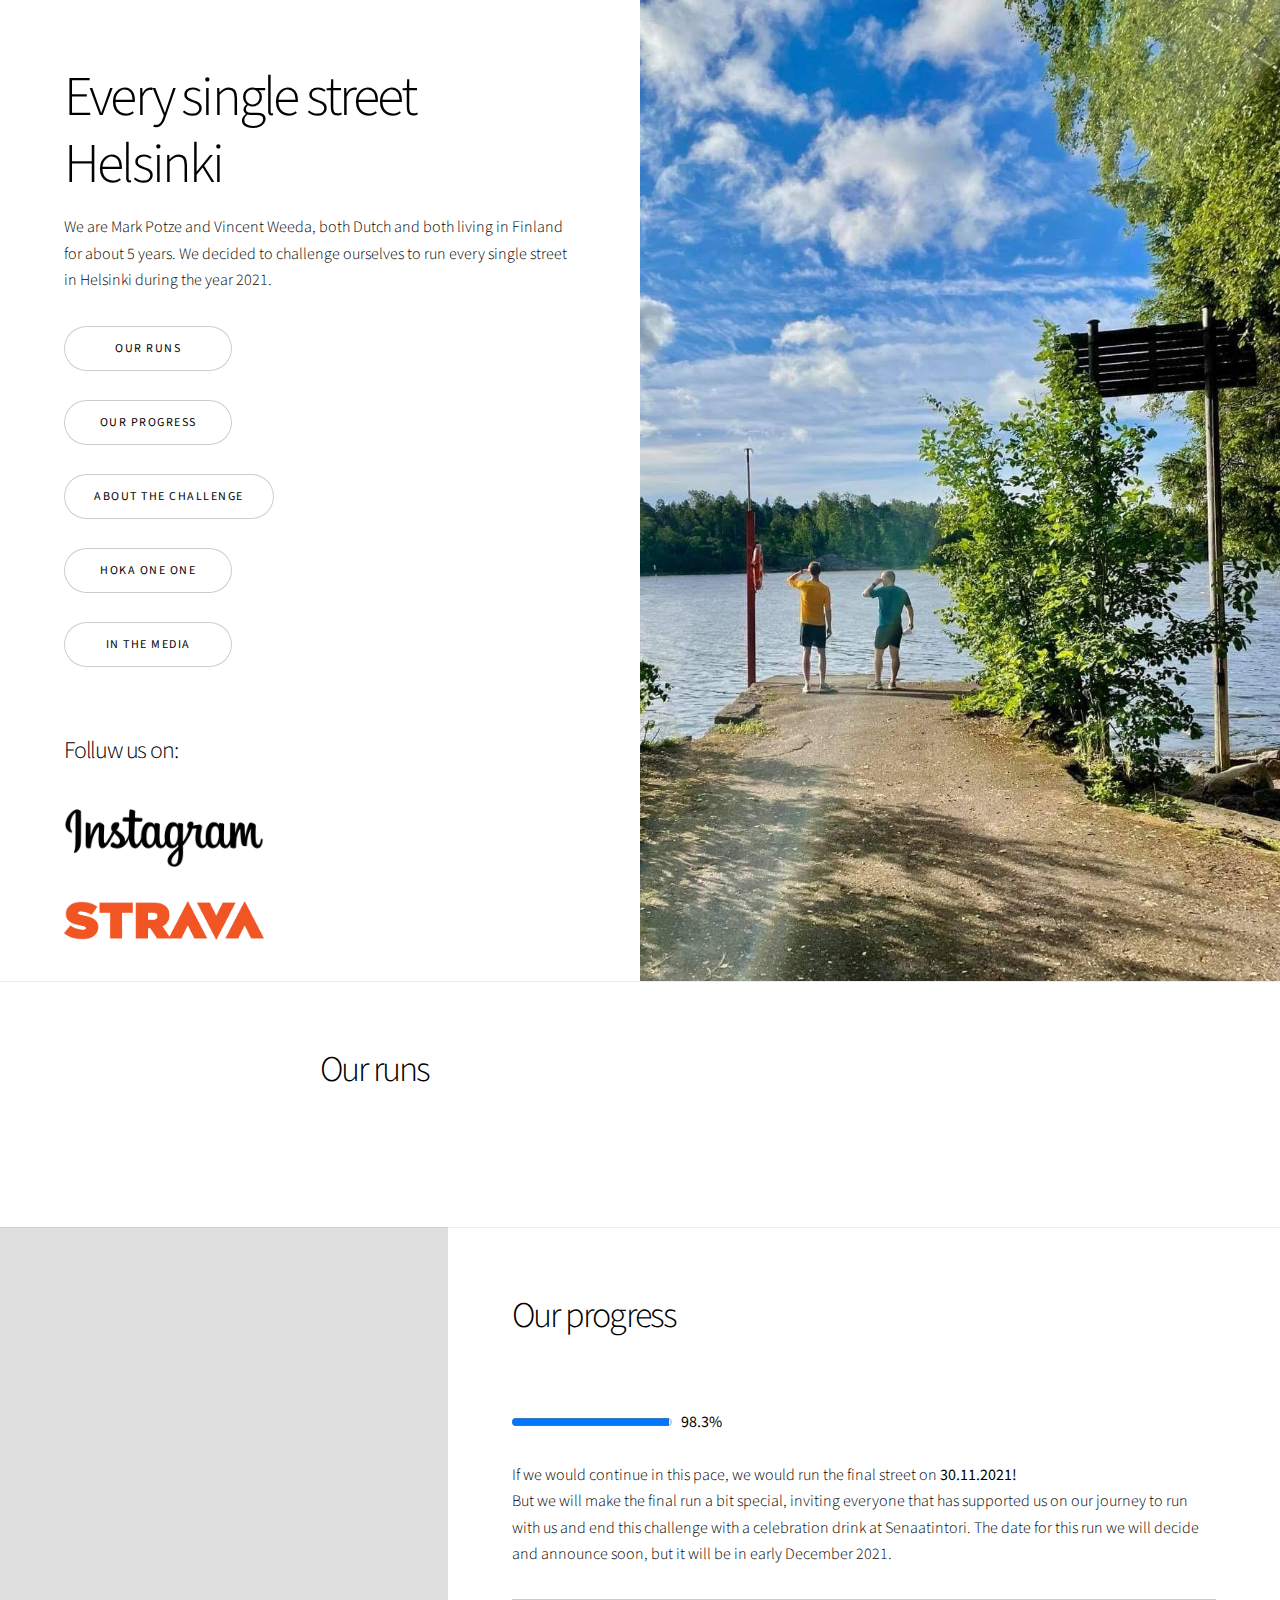
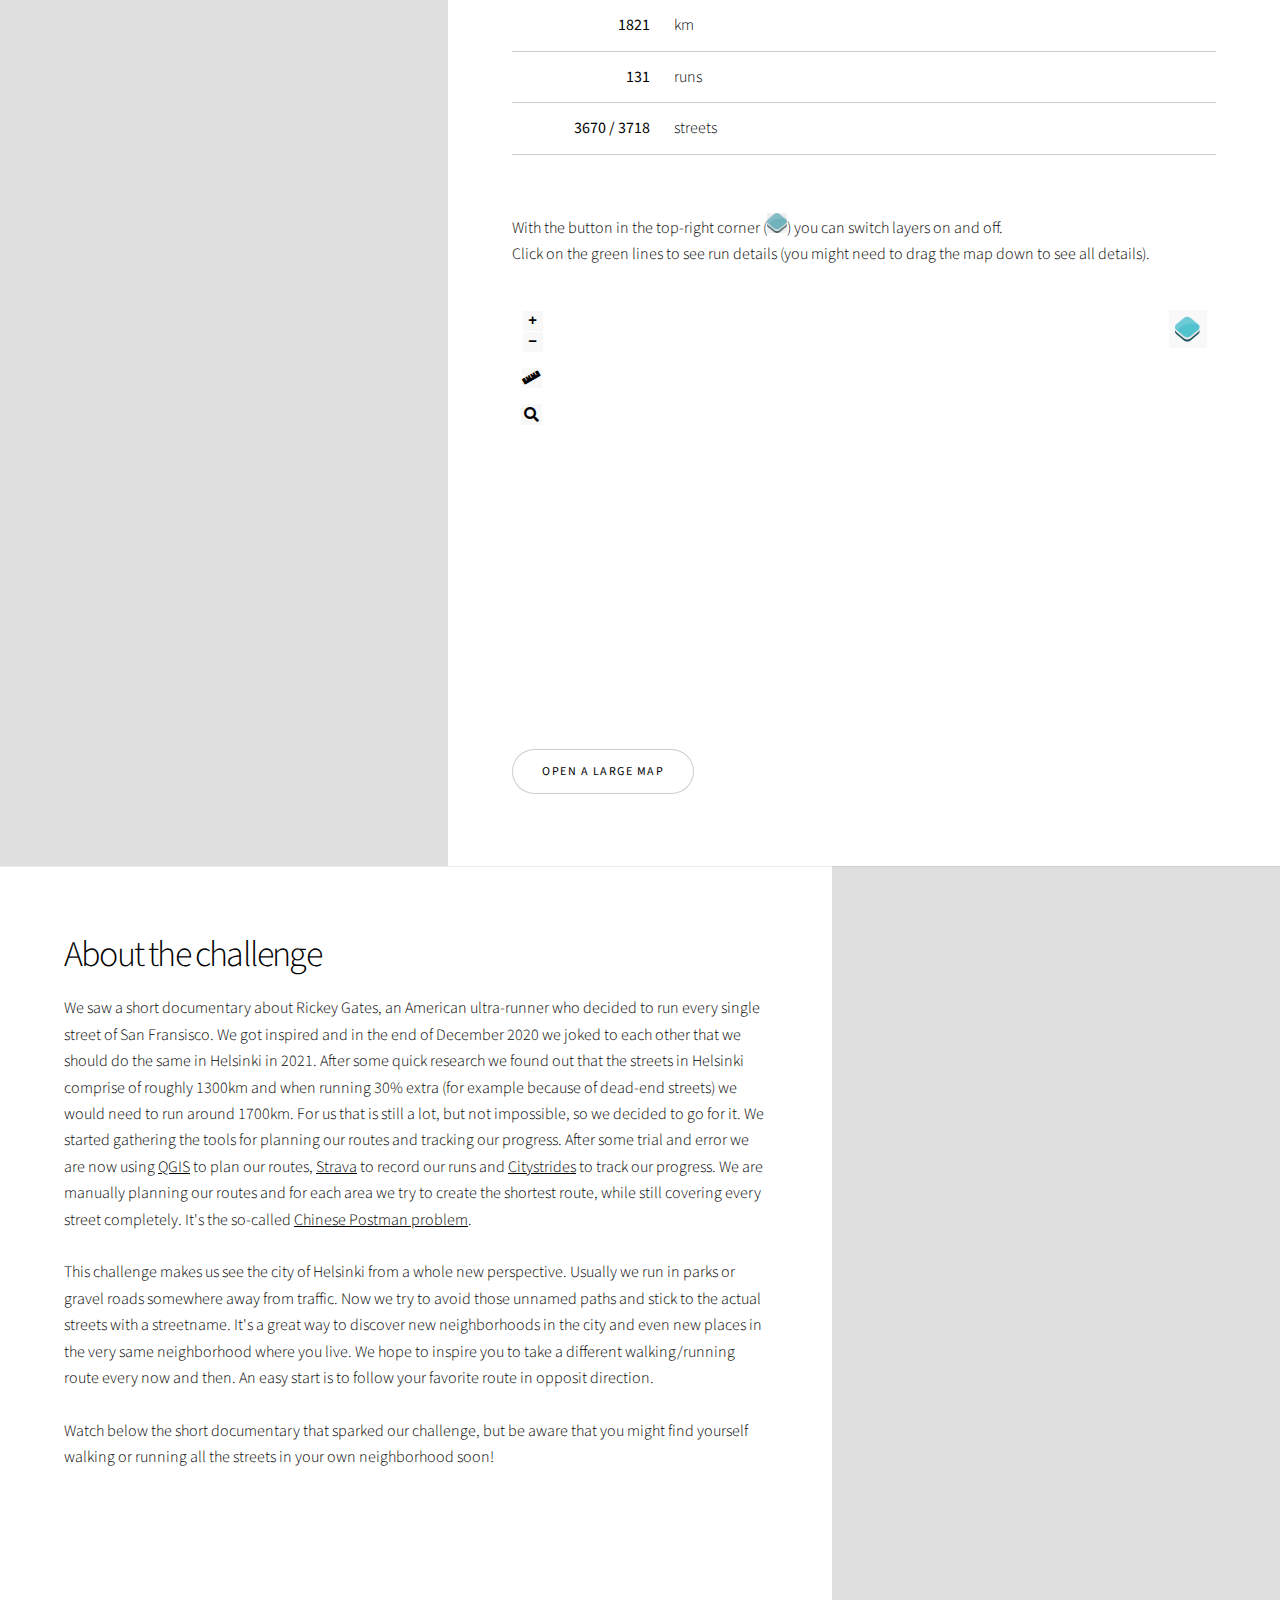
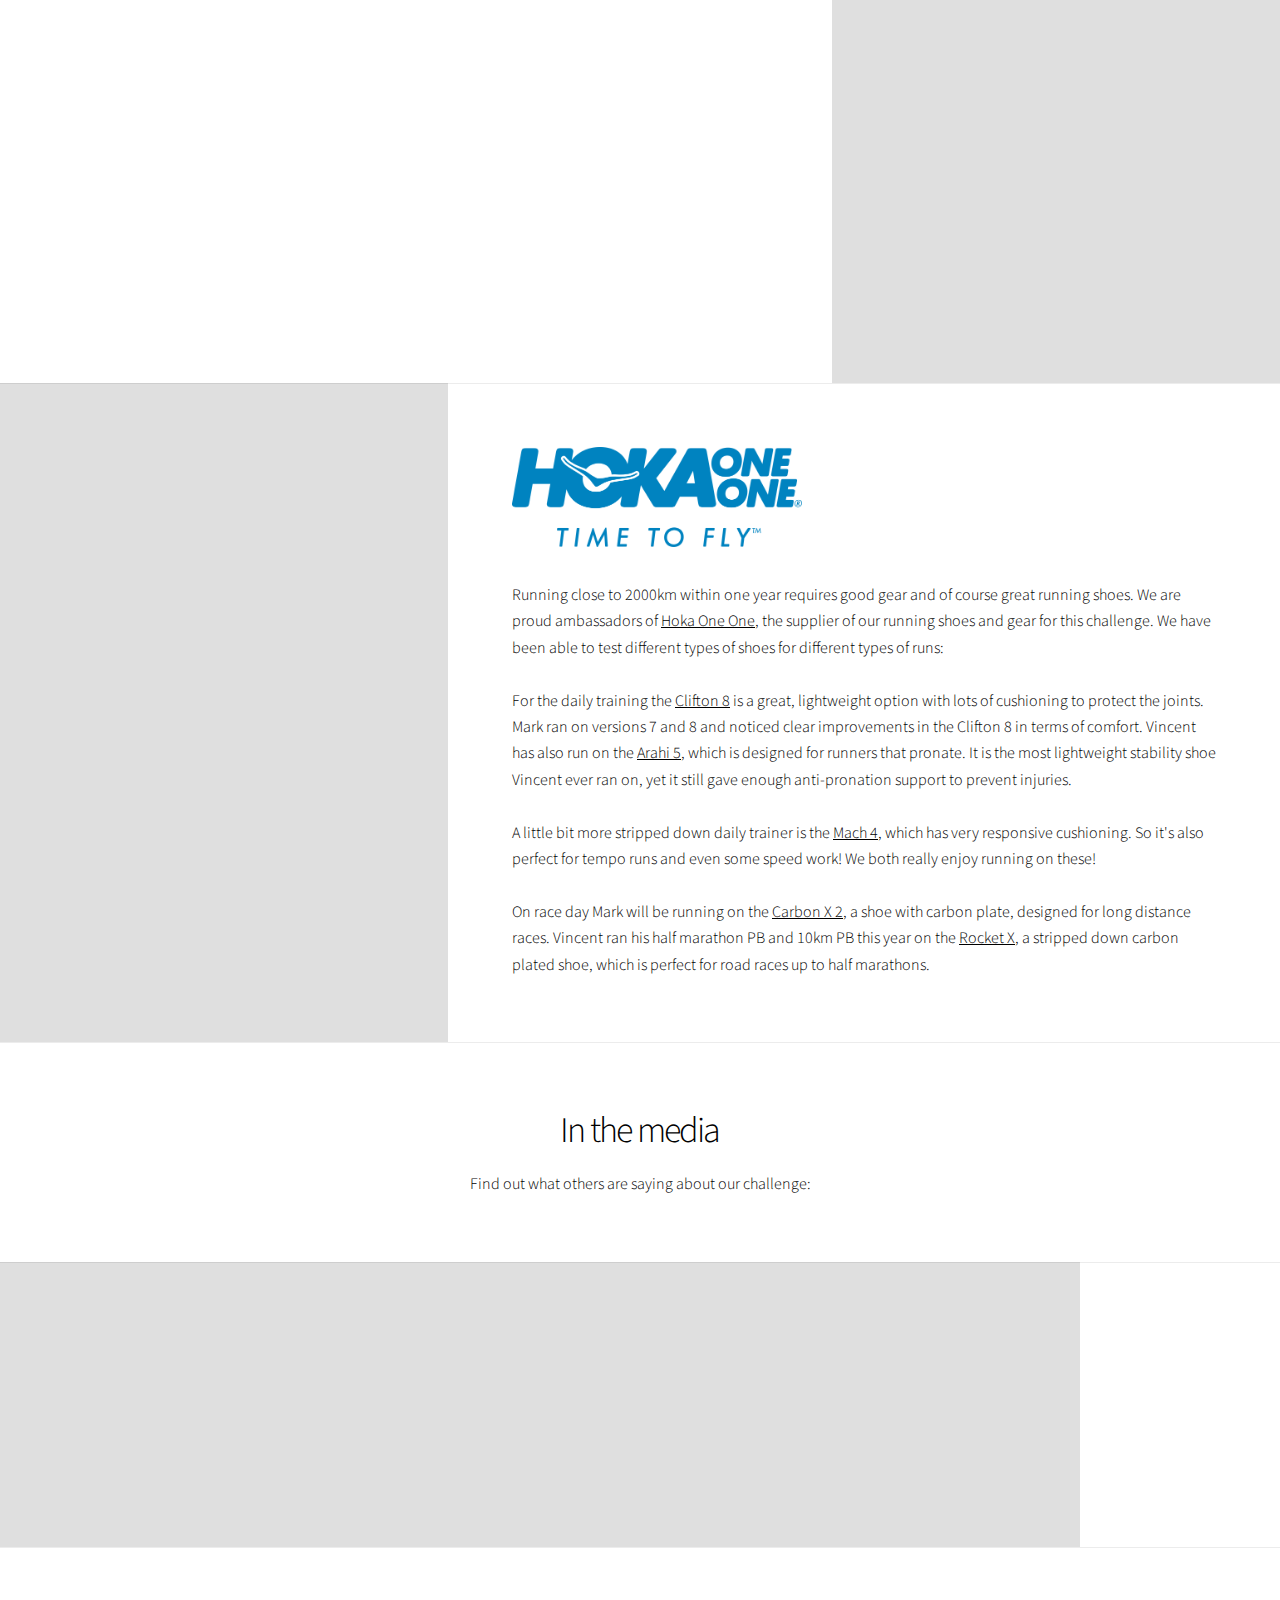
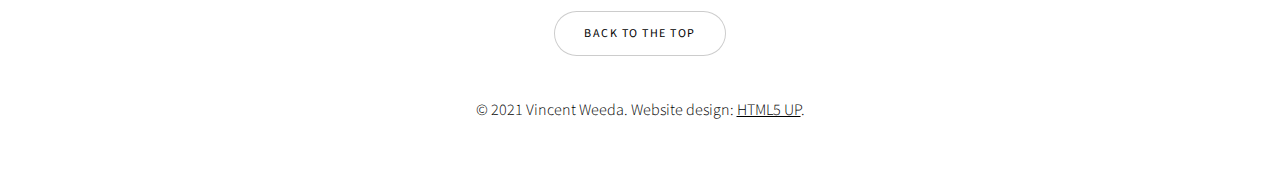
==== commit 35851a4b: "update index" ====
--- a/index.html
+++ b/index.html
@@ -70,7 +70,7 @@
 								<p>
 									<br><br>
 									<progress id="streets_progress" value="98.3" max="100"></progress> &nbsp; <strong>98.3%</strong><br><br>
-									If we would continue in this pace, we would run the final street on <strong>28.11.2021!</strong><br>
+									If we would continue in this pace, we would run the final street on <strong>30.11.2021!</strong><br>
 									But we will make the final run a bit special, inviting everyone that has supported us on our journey to run with us and end this challenge with a celebration drink at Senaatintori. The date for this run we will decide and announce soon, but it will be in early December 2021.
 									<table>
 									<tr>
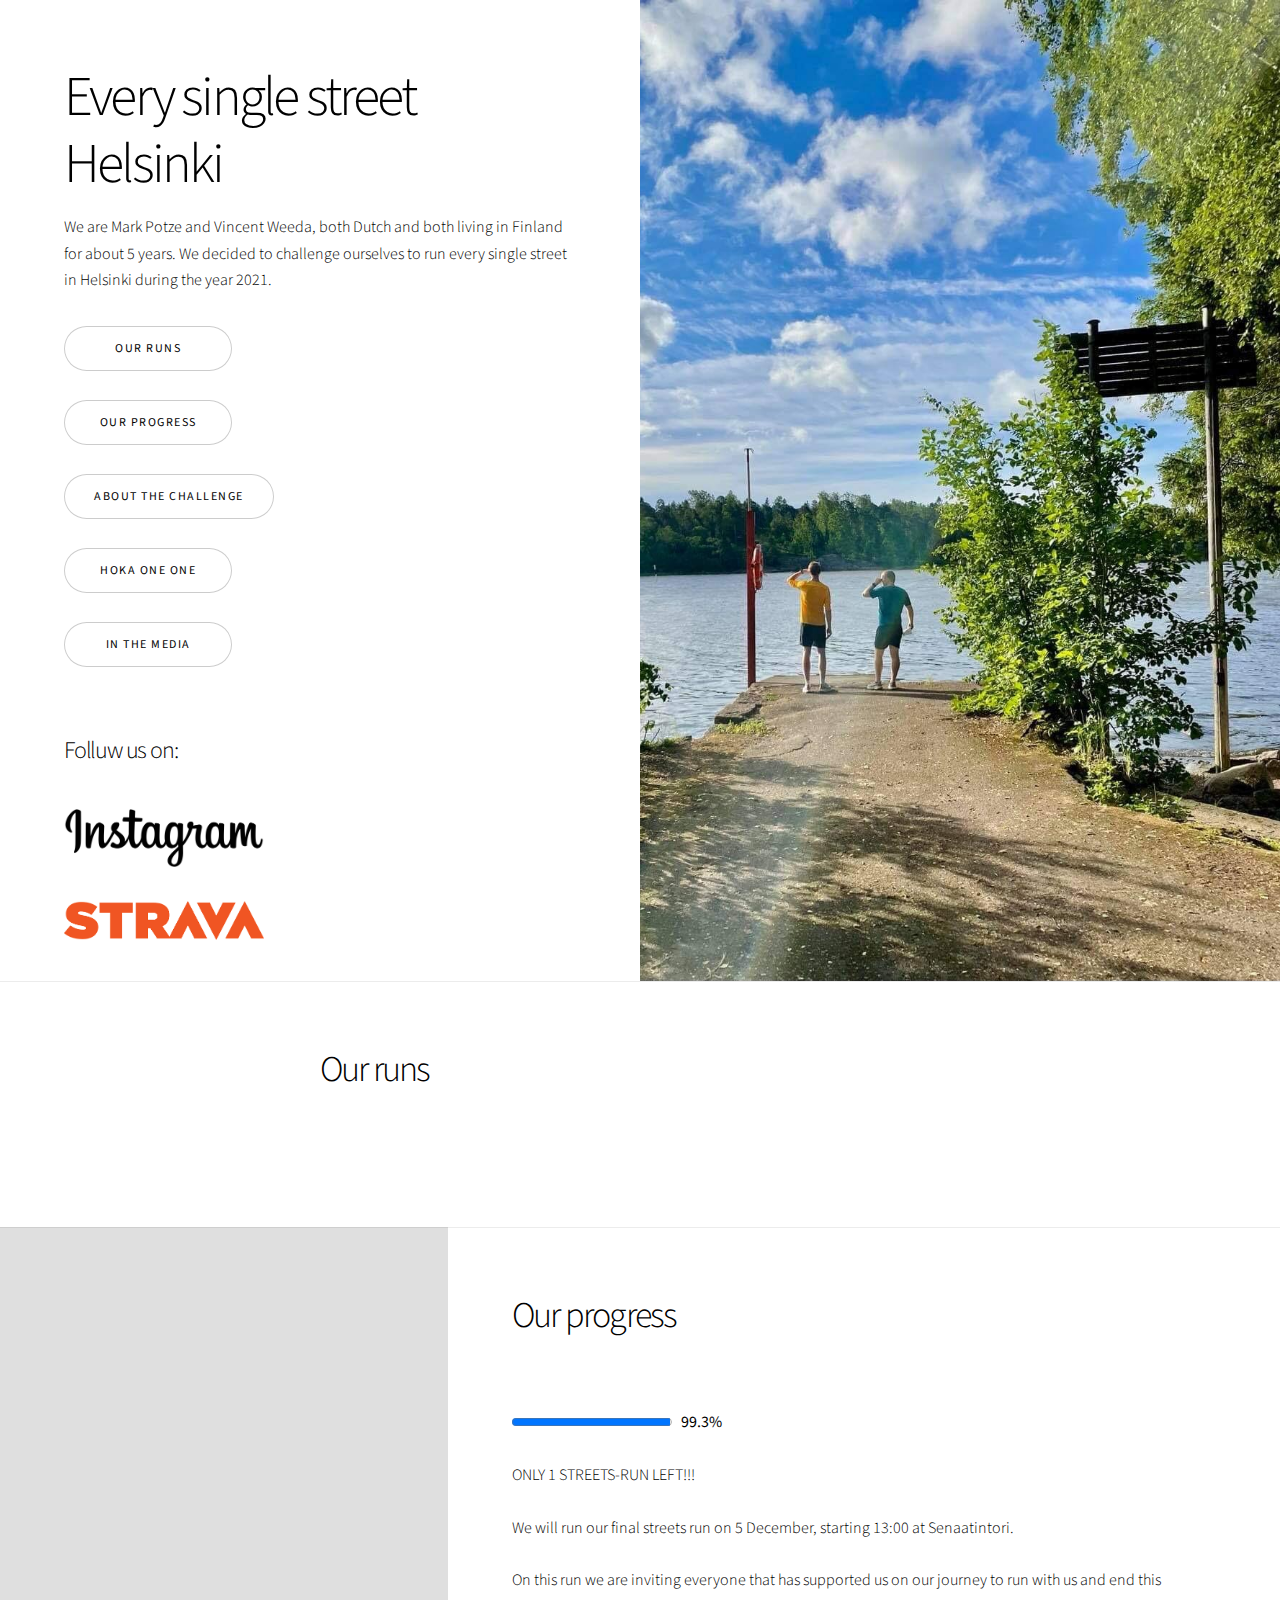
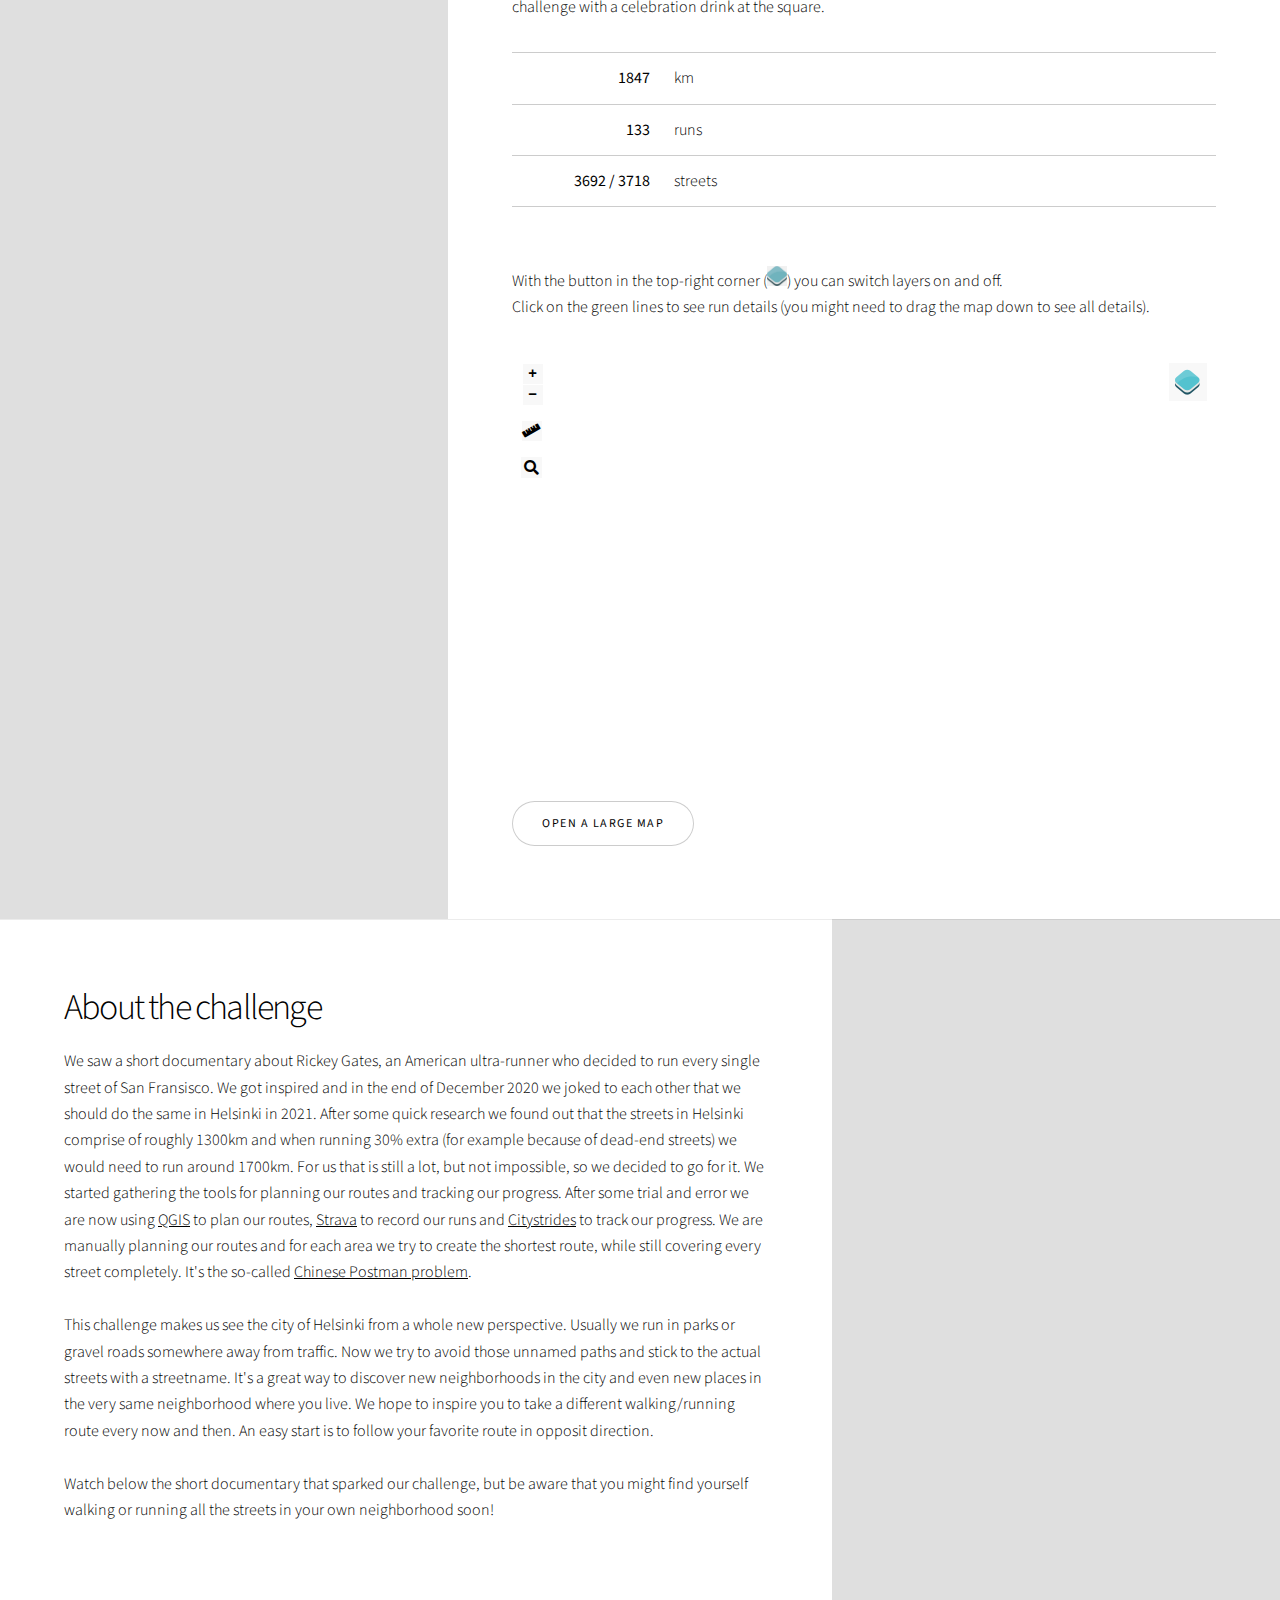
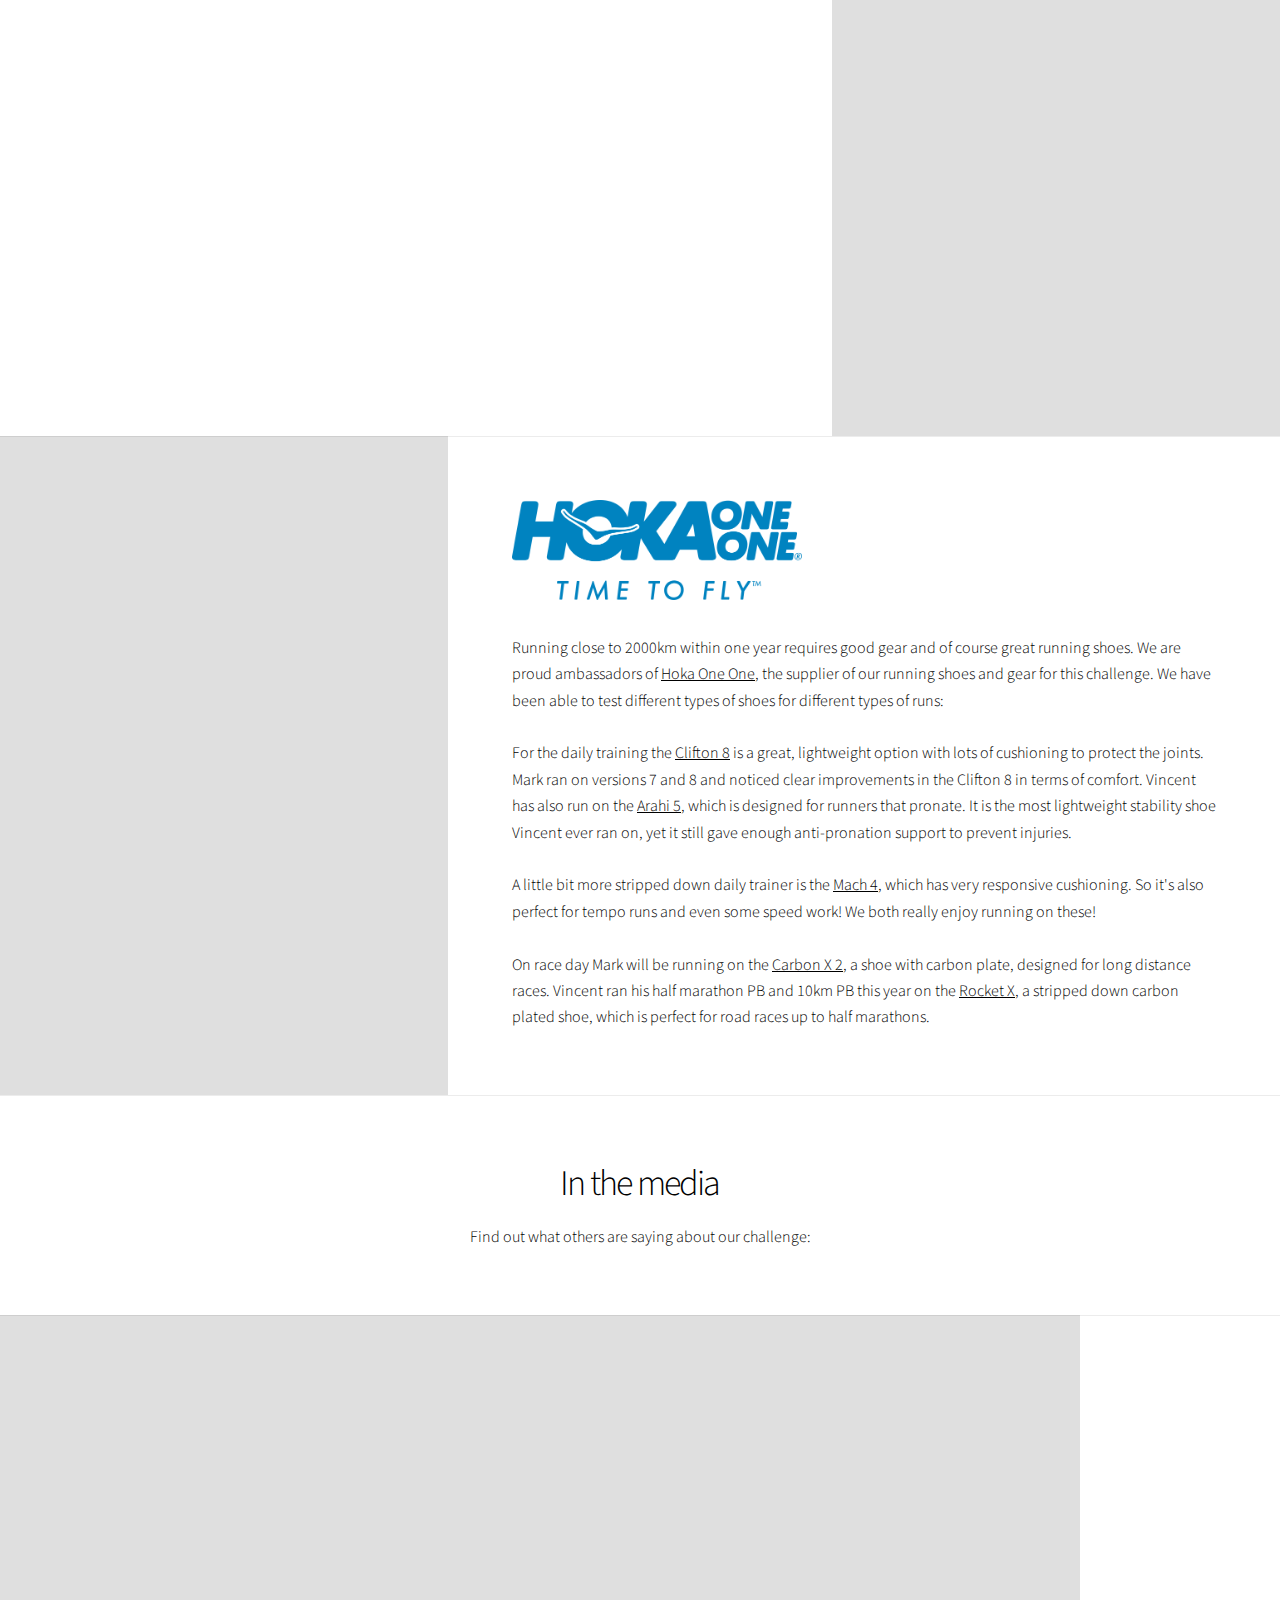
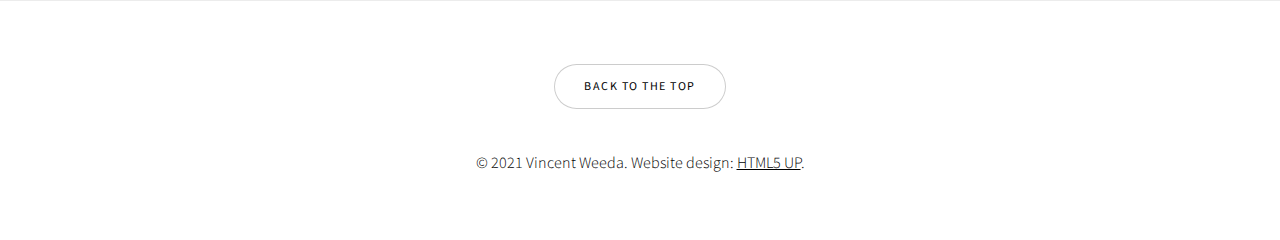
==== commit cae71079: "postipuisto" ====
--- a/index.html
+++ b/index.html
@@ -69,21 +69,25 @@
 							<h2>Our progress</h2>
 								<p>
 									<br><br>
-									<progress id="streets_progress" value="98.3" max="100"></progress> &nbsp; <strong>98.3%</strong><br><br>
-									If we would continue in this pace, we would run the final street on <strong>30.11.2021!</strong><br>
-									But we will make the final run a bit special, inviting everyone that has supported us on our journey to run with us and end this challenge with a celebration drink at Senaatintori. The date for this run we will decide and announce soon, but it will be in early December 2021.
+									<progress id="streets_progress" value="99.3" max="100"></progress> &nbsp; <strong>99.3%</strong><br><br>
+									
+									ONLY 1 STREETS-RUN LEFT!!!<br><br>
+									
+									We will run our final streets run on 5 December, starting 13:00 at Senaatintori.<br><br>
+									On this run we are inviting everyone that has supported us on our journey to run with us and end this challenge with a celebration drink at the square. 
+									
 									<table>
 									<tr>
-										<td align="right" width="150"><b>1821</b></td>
+										<td align="right" width="150"><b>1847</b></td>
 										<td align="left">km</td>
 									</tr>
 									<tr>
-										<td align="right"><b>131 <!-- number of strava runs minus 13, those were missed streets. -->
+										<td align="right"><b>133 
 										</b></td>
 										<td align="left">runs</td>
 									</tr>
 									<tr>
-										<td align="right"><b>3670 / 3718</b></td>
+										<td align="right"><b>3692 / 3718</b></td>
 										<td align="left">streets</td>
 									</tr>
 									</table>
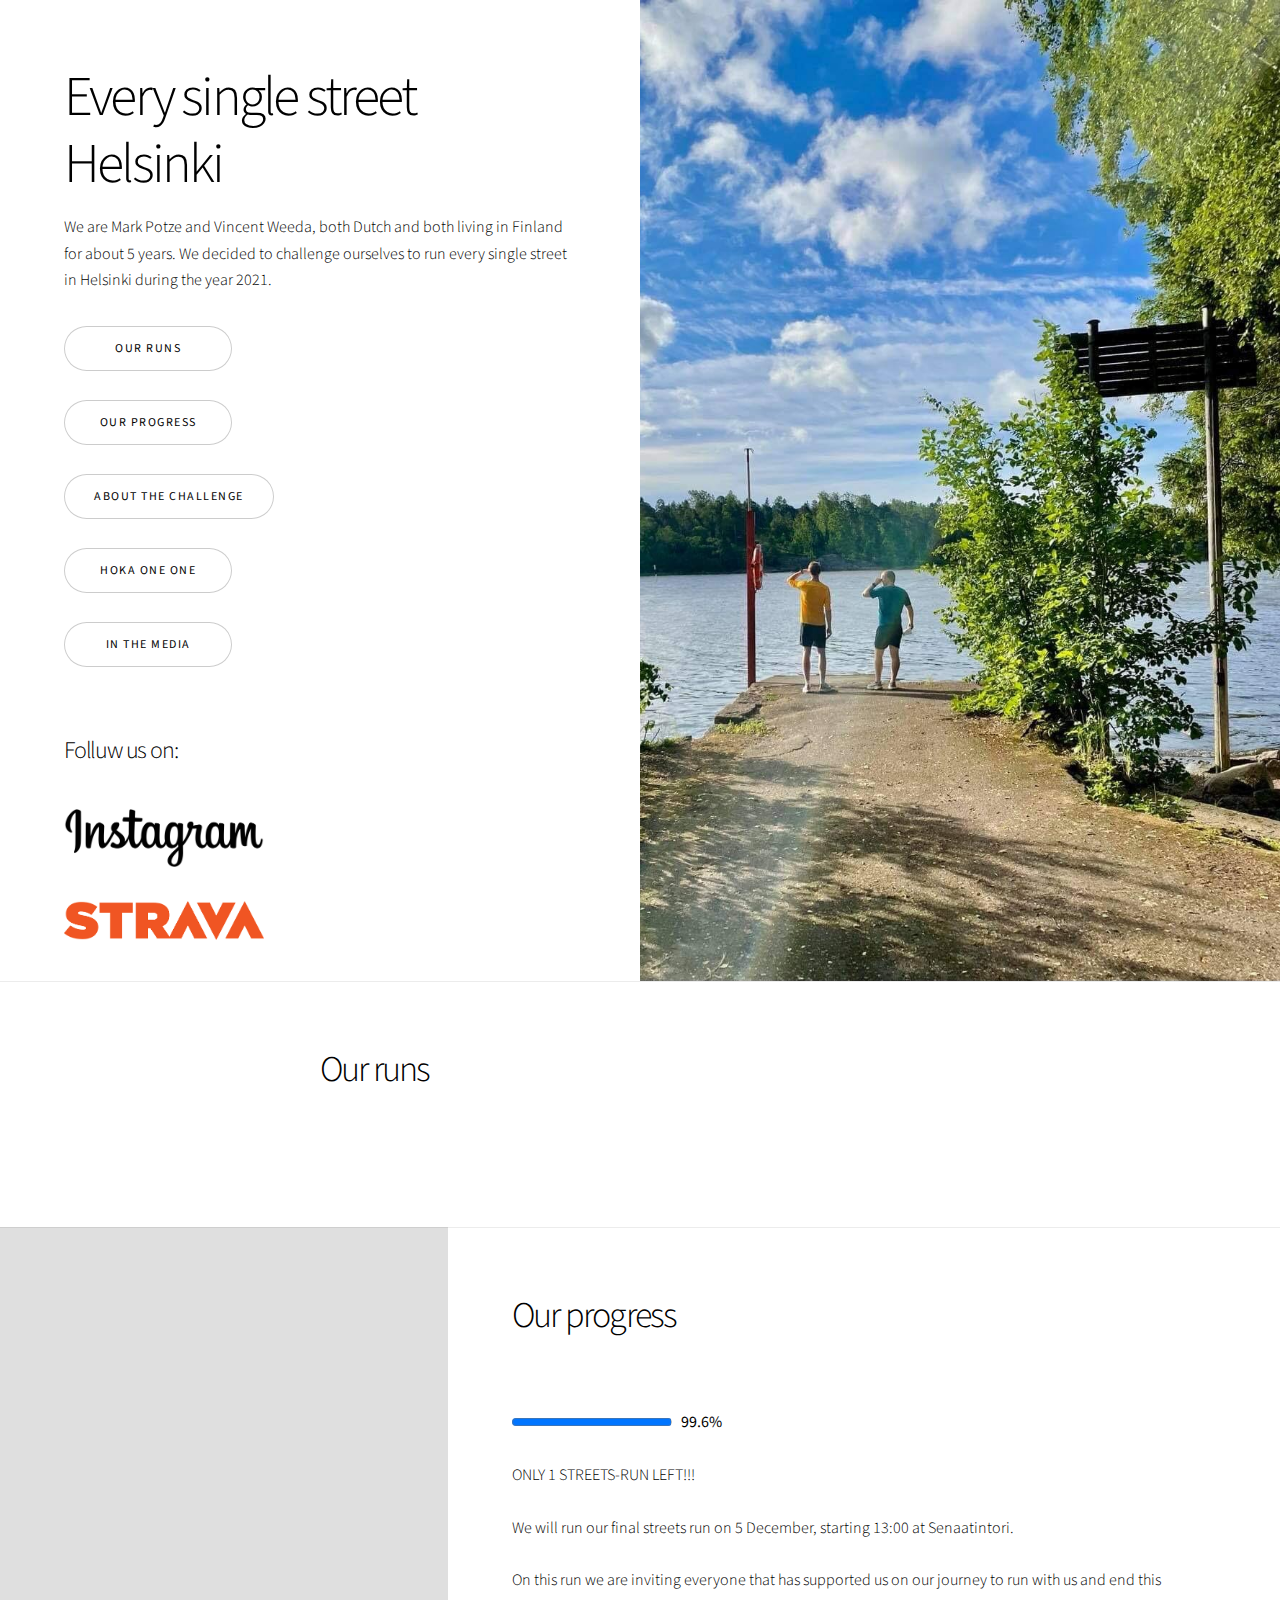
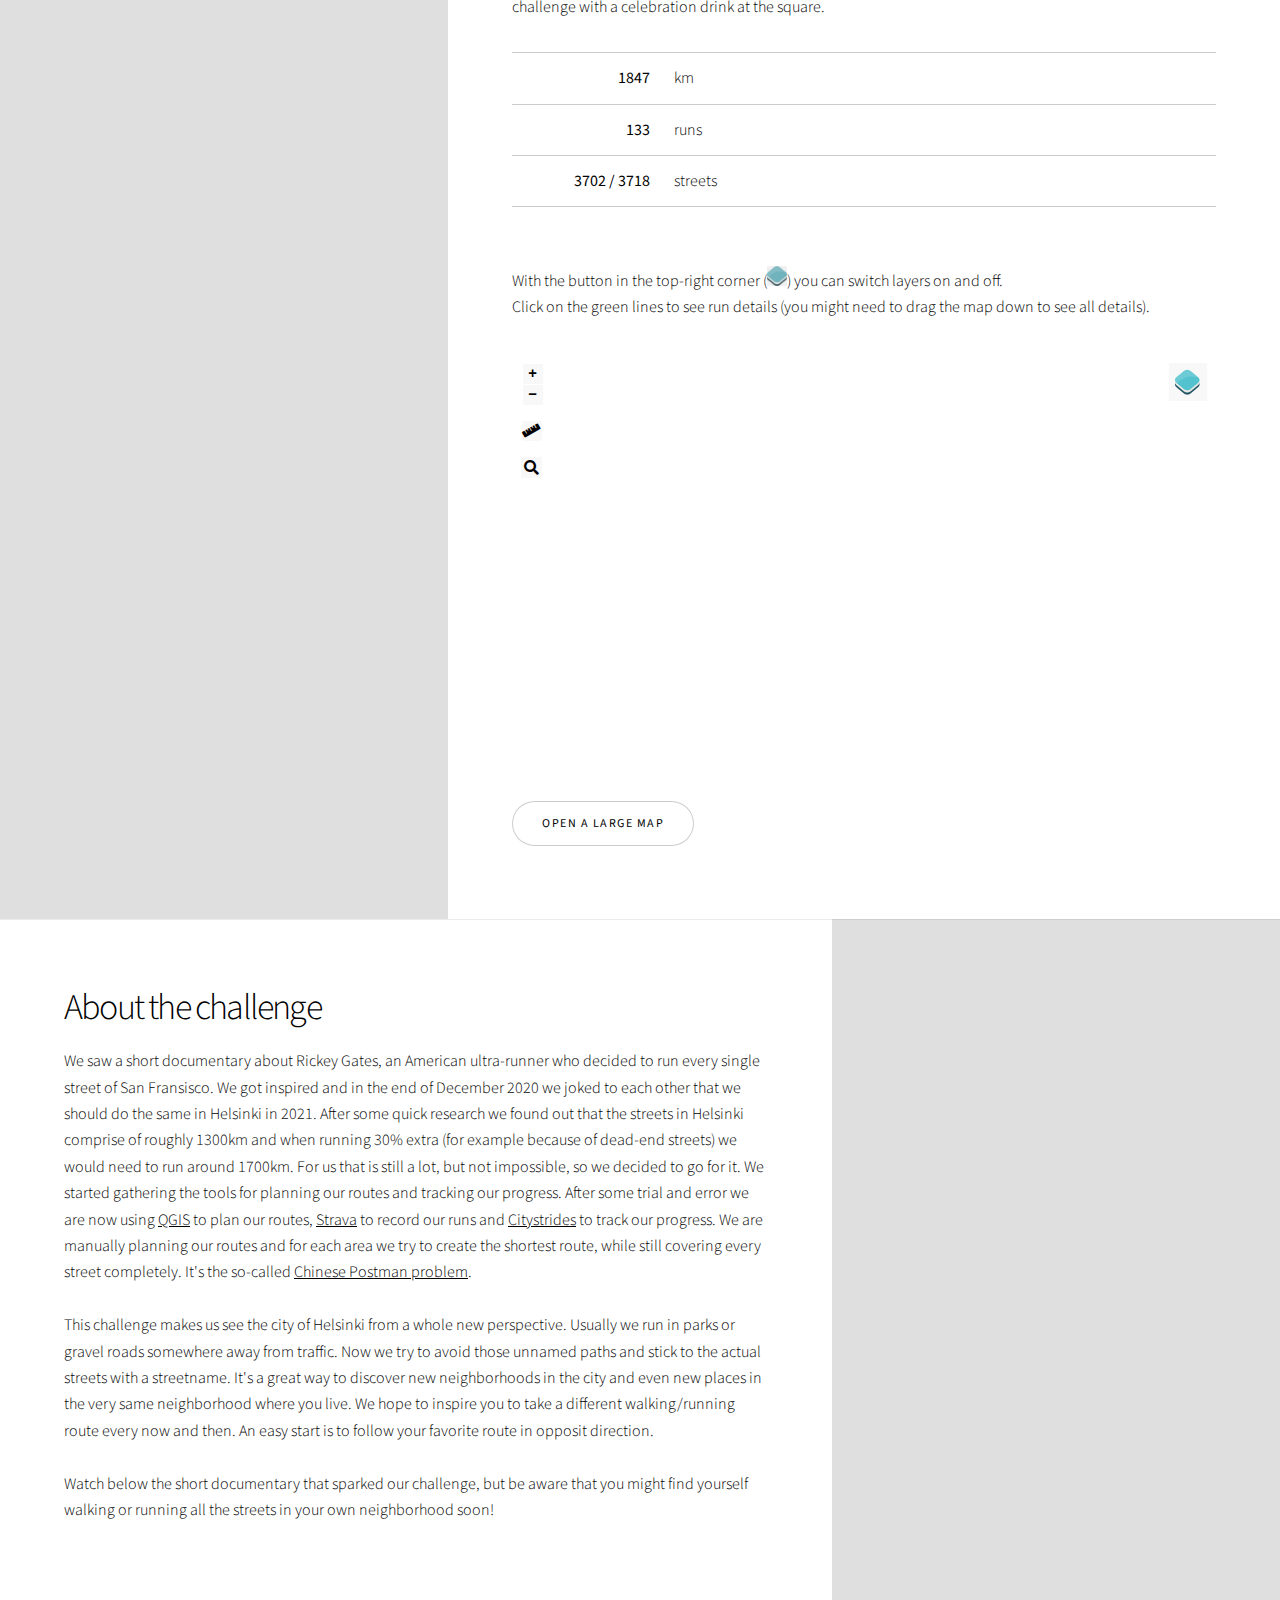
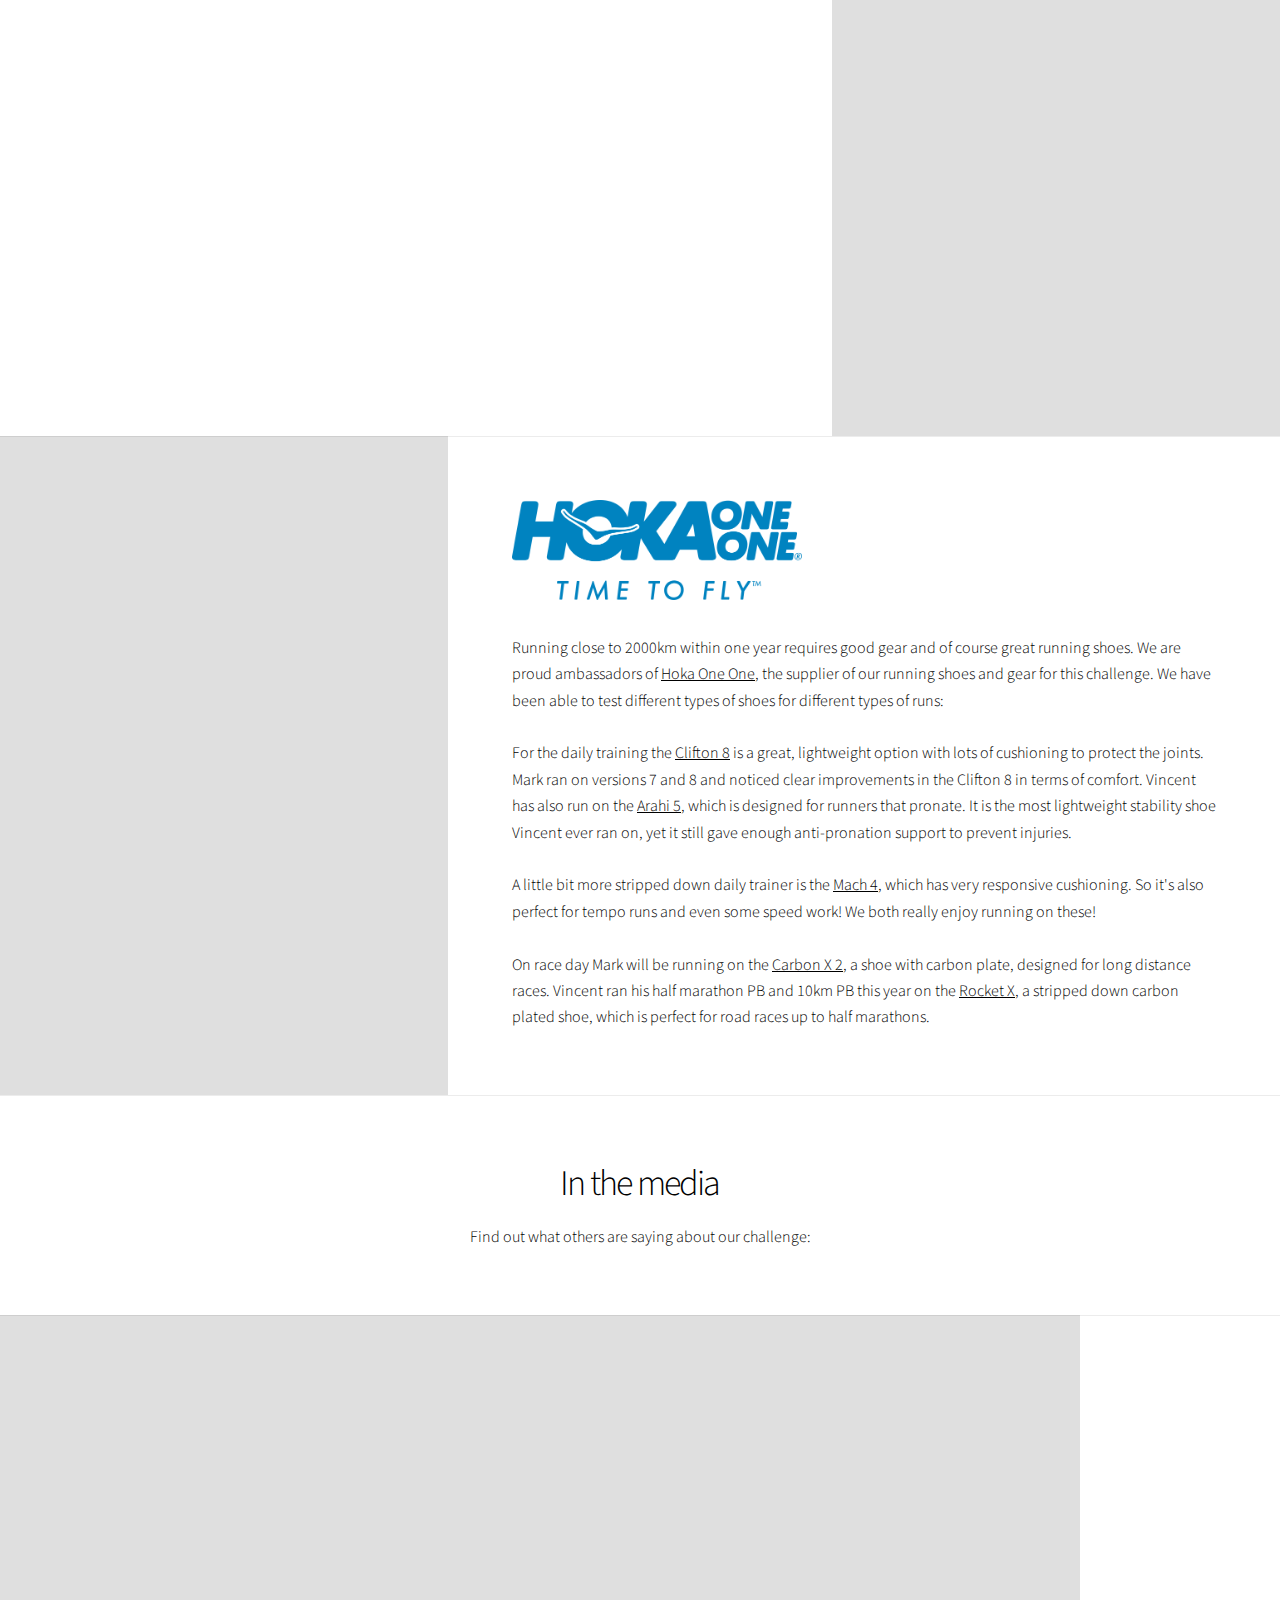
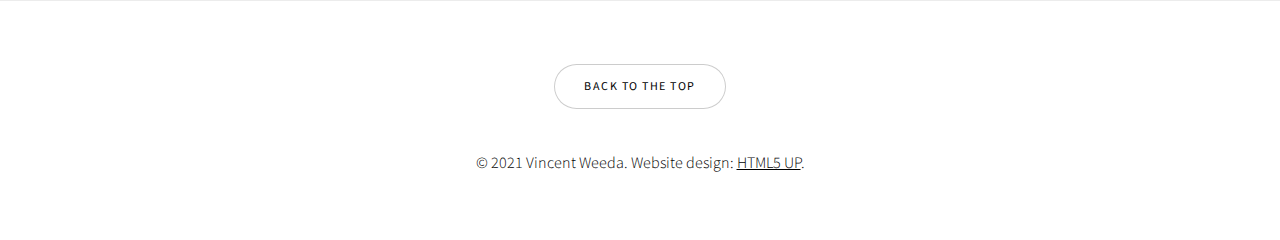
==== commit 657a3a8d: "update index" ====
--- a/index.html
+++ b/index.html
@@ -69,7 +69,7 @@
 							<h2>Our progress</h2>
 								<p>
 									<br><br>
-									<progress id="streets_progress" value="99.3" max="100"></progress> &nbsp; <strong>99.3%</strong><br><br>
+									<progress id="streets_progress" value="99.6" max="100"></progress> &nbsp; <strong>99.6%</strong><br><br>
 									
 									ONLY 1 STREETS-RUN LEFT!!!<br><br>
 									
@@ -87,7 +87,7 @@
 										<td align="left">runs</td>
 									</tr>
 									<tr>
-										<td align="right"><b>3692 / 3718</b></td>
+										<td align="right"><b>3702 / 3718</b></td>
 										<td align="left">streets</td>
 									</tr>
 									</table>
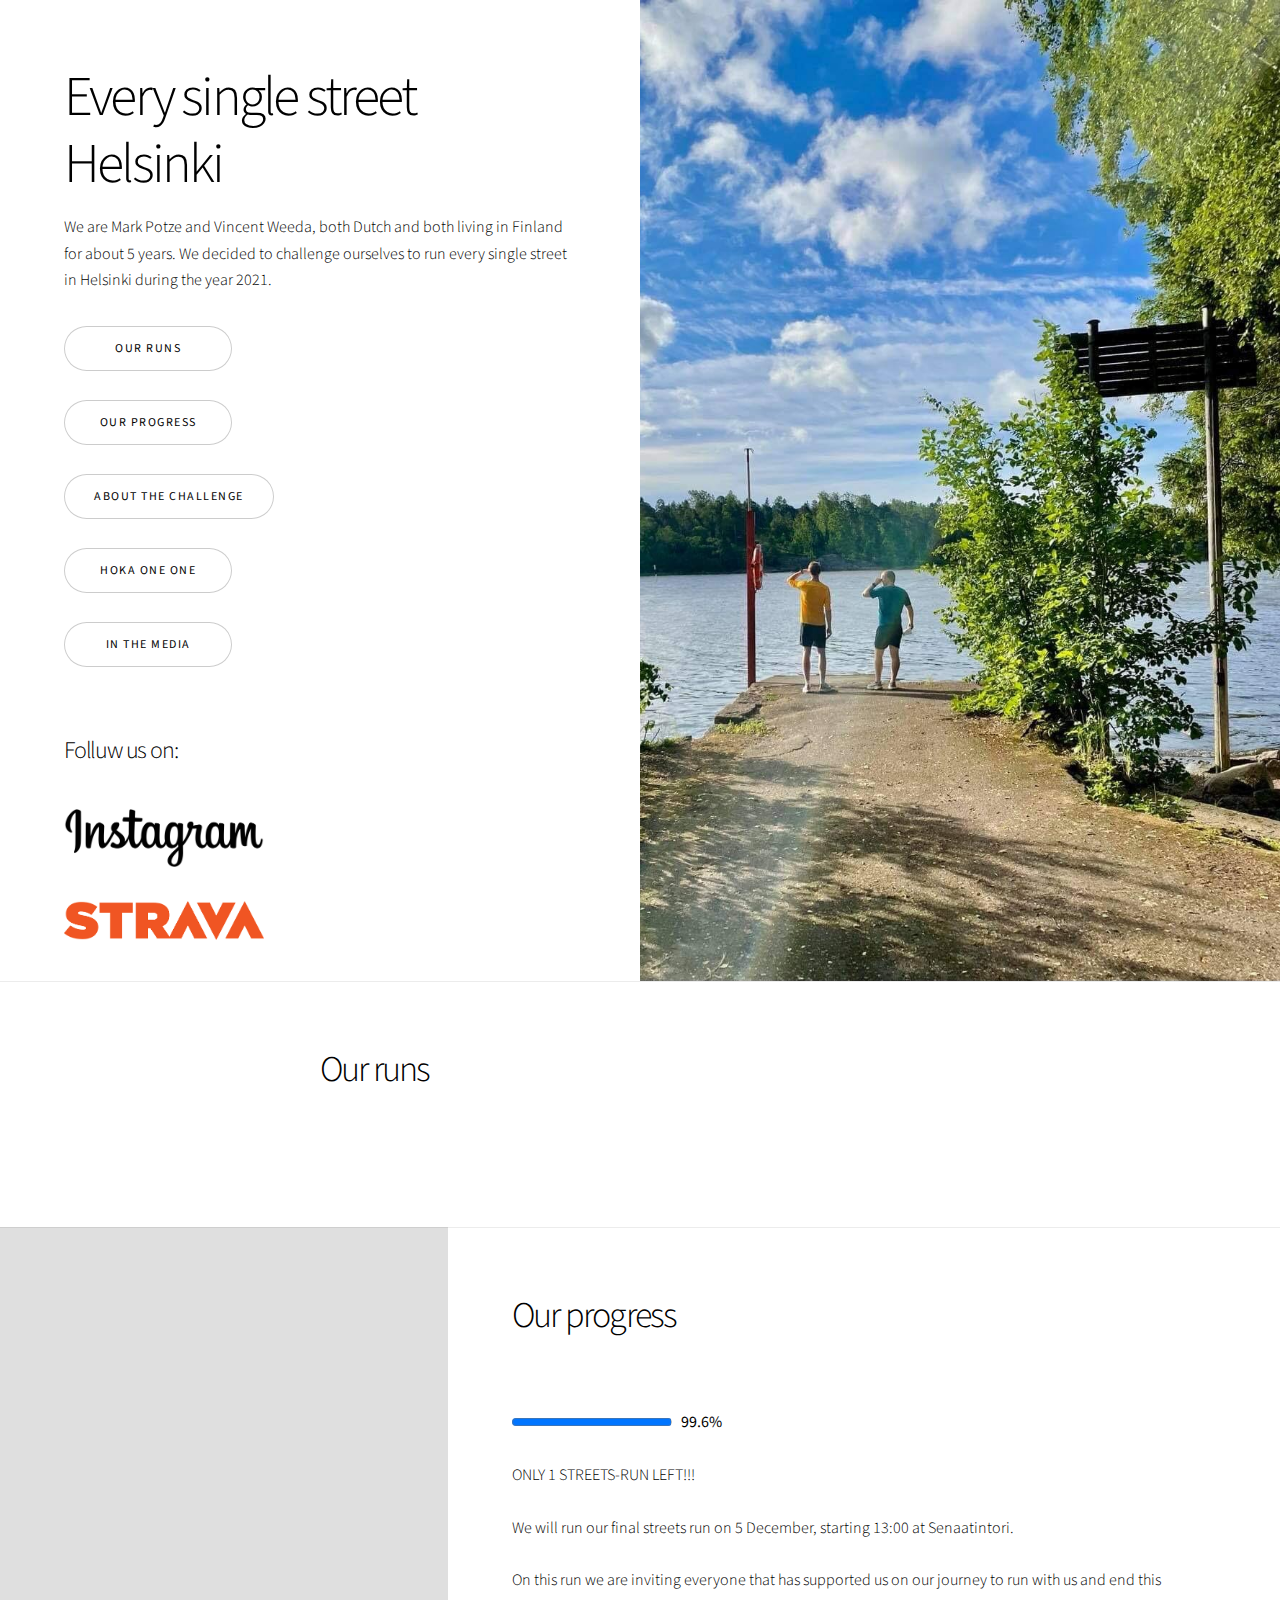
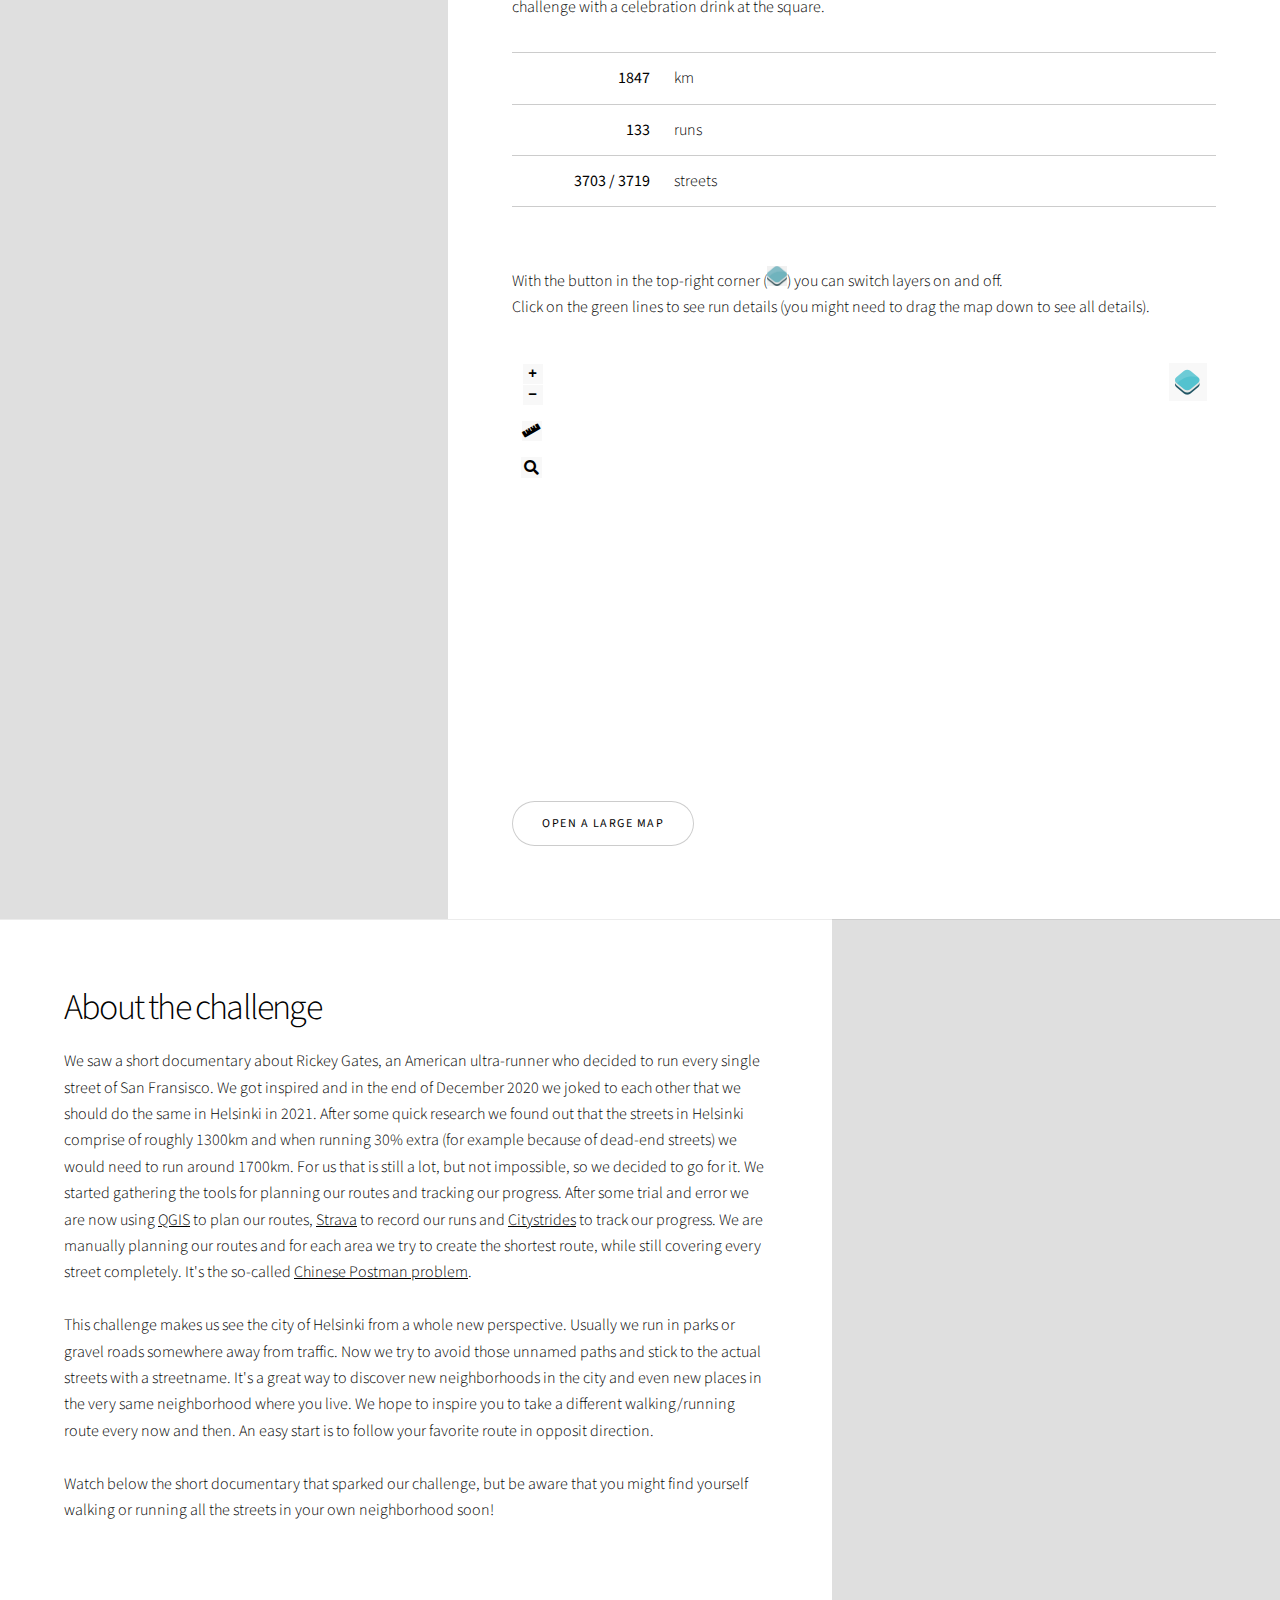
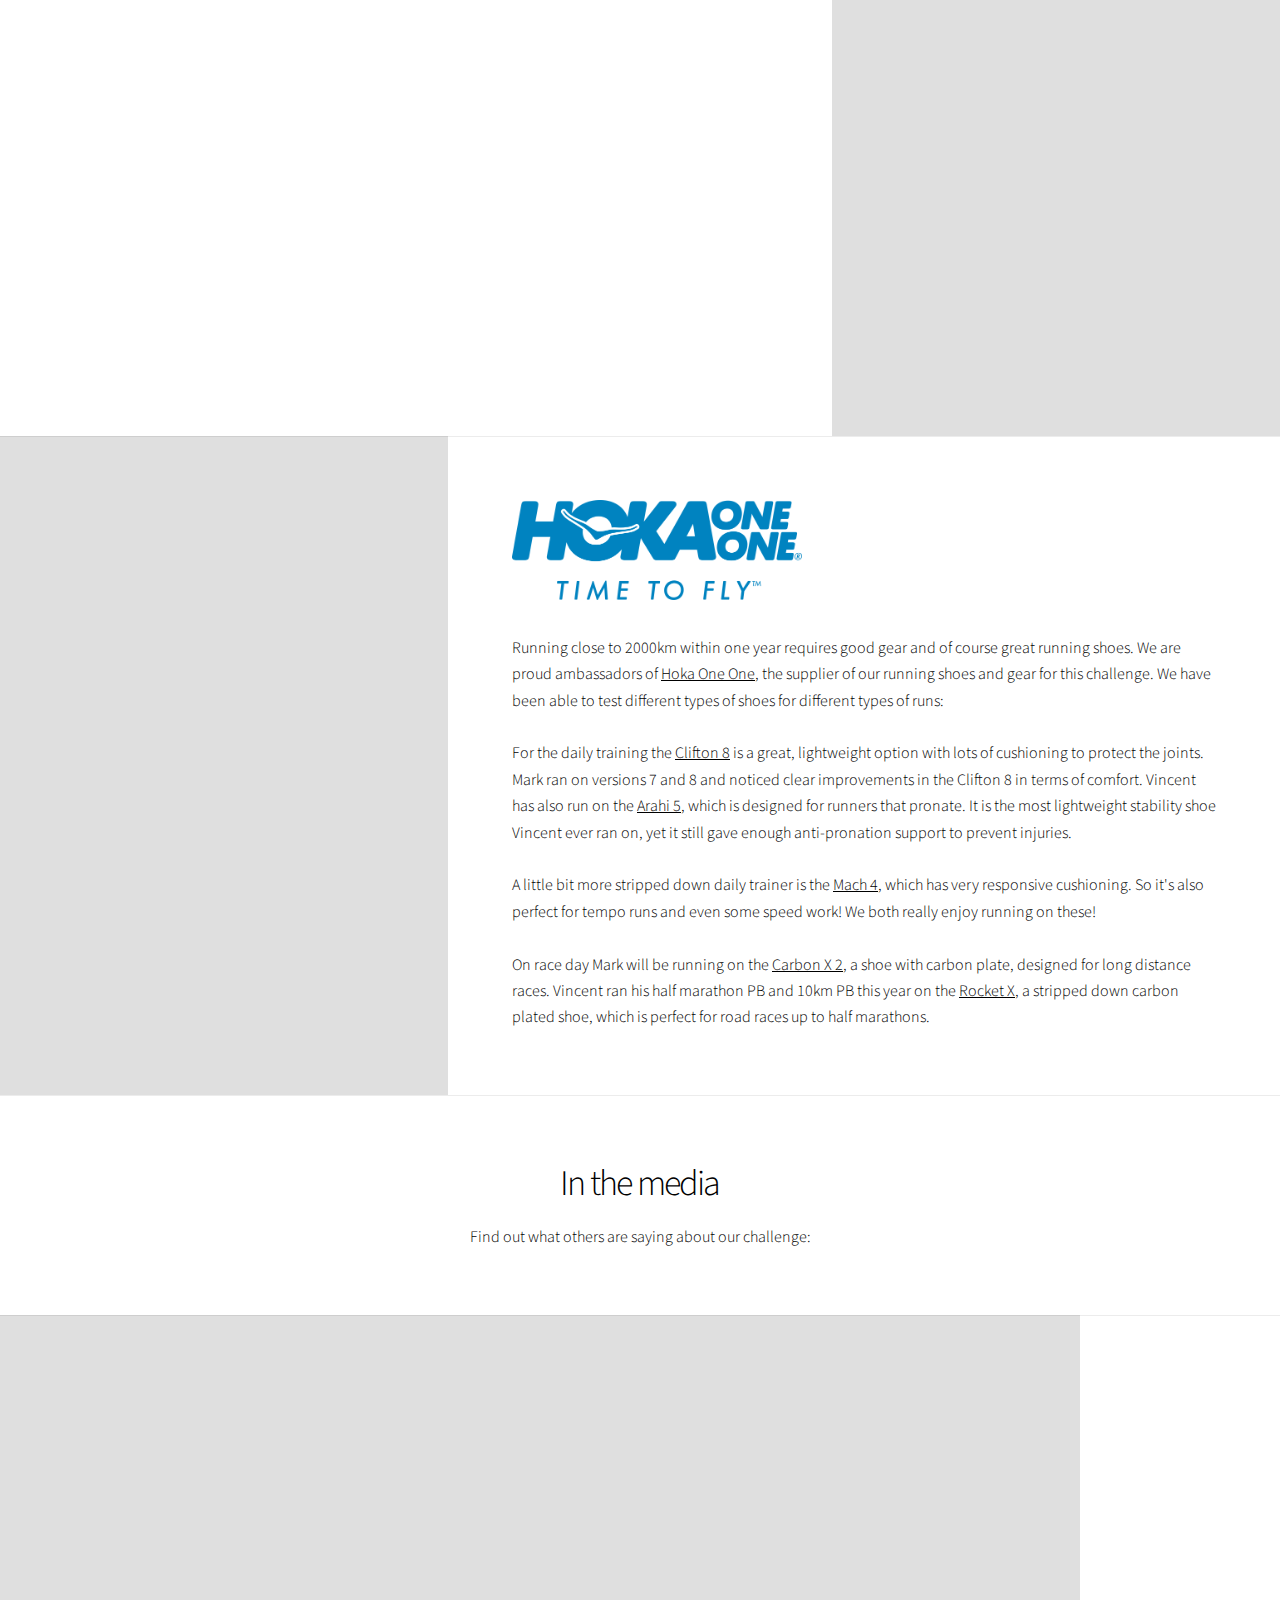
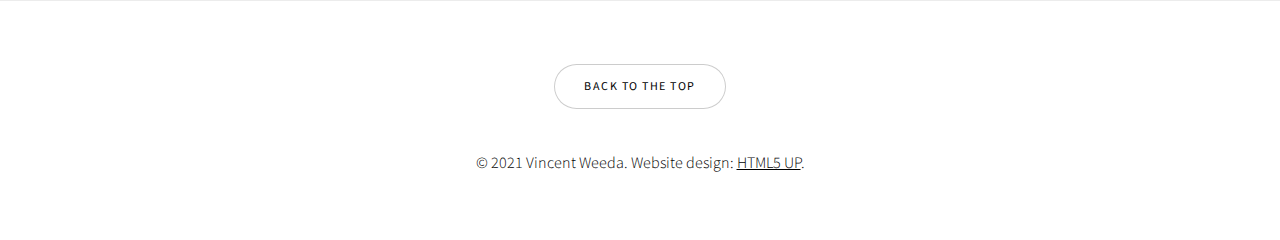
==== commit 129603cb: "new streets" ====
--- a/index.html
+++ b/index.html
@@ -87,7 +87,7 @@
 										<td align="left">runs</td>
 									</tr>
 									<tr>
-										<td align="right"><b>3702 / 3718</b></td>
+										<td align="right"><b>3703 / 3719</b></td>
 										<td align="left">streets</td>
 									</tr>
 									</table>
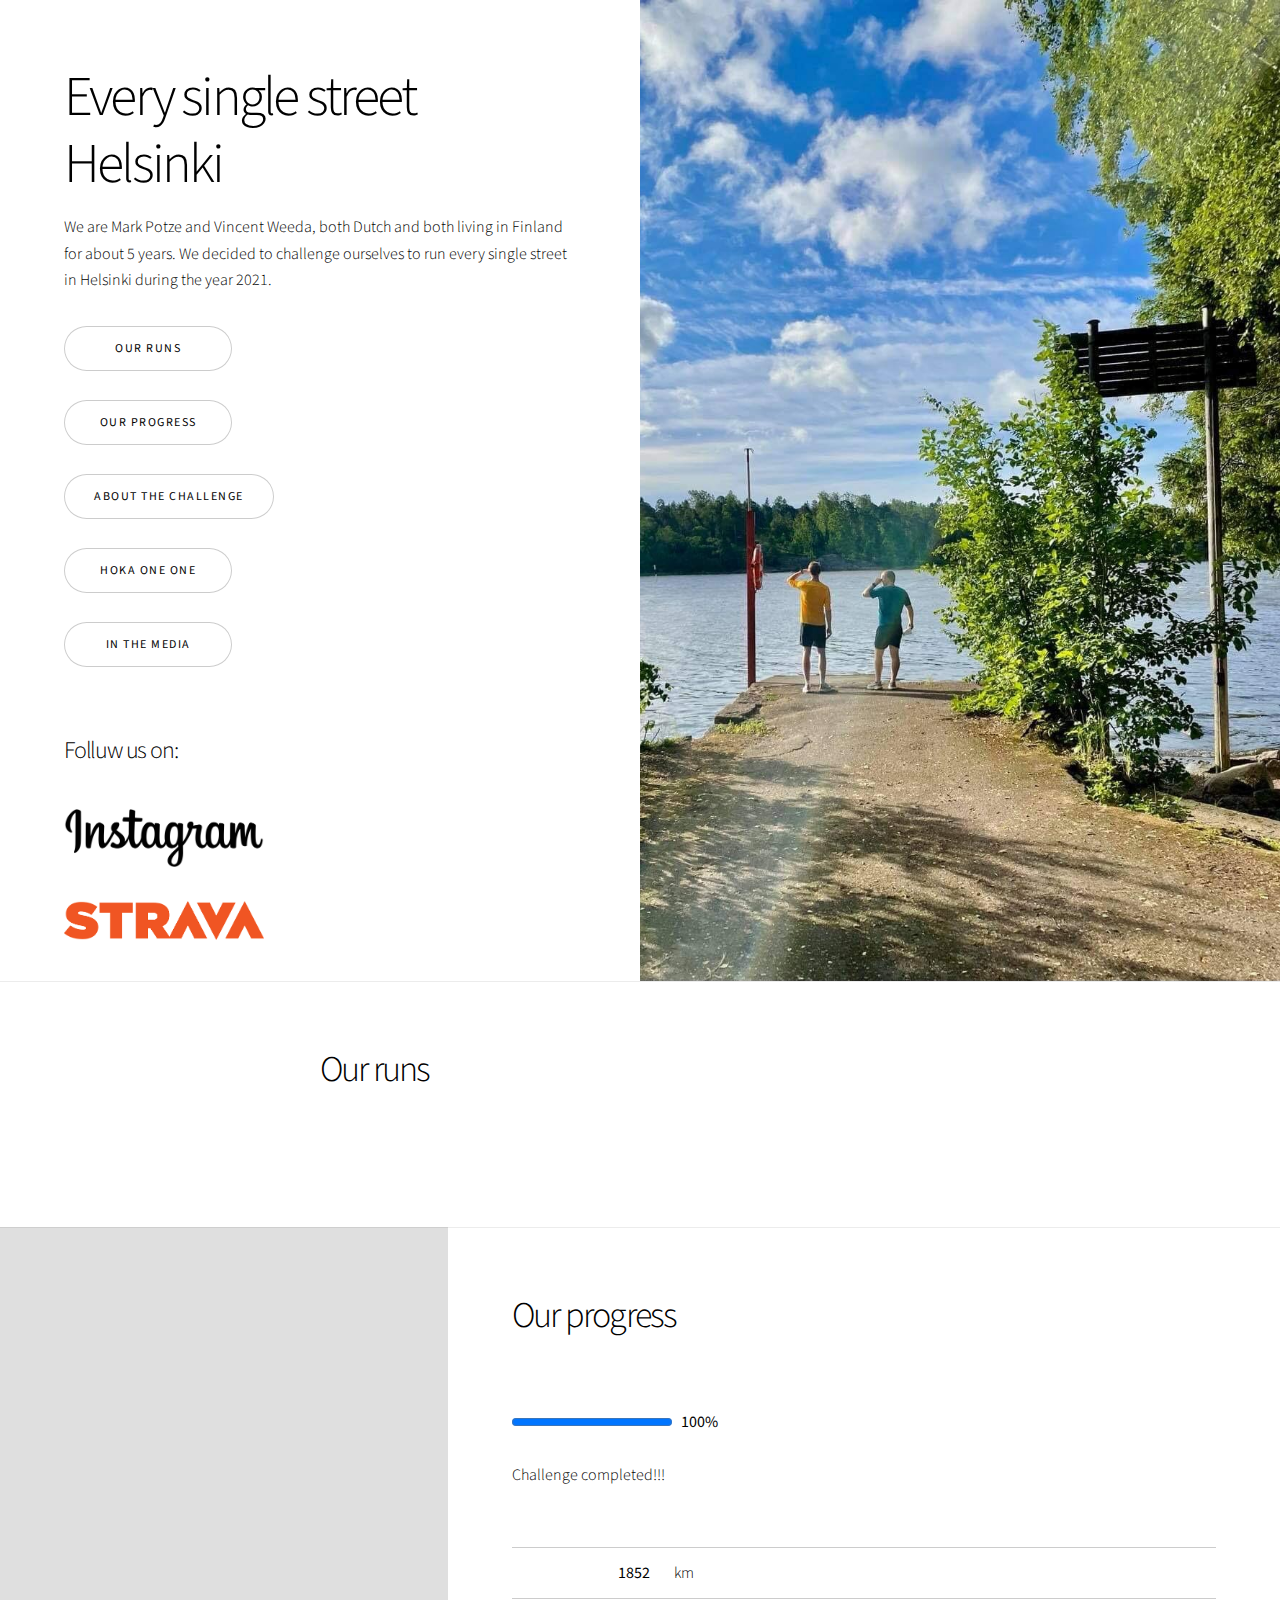
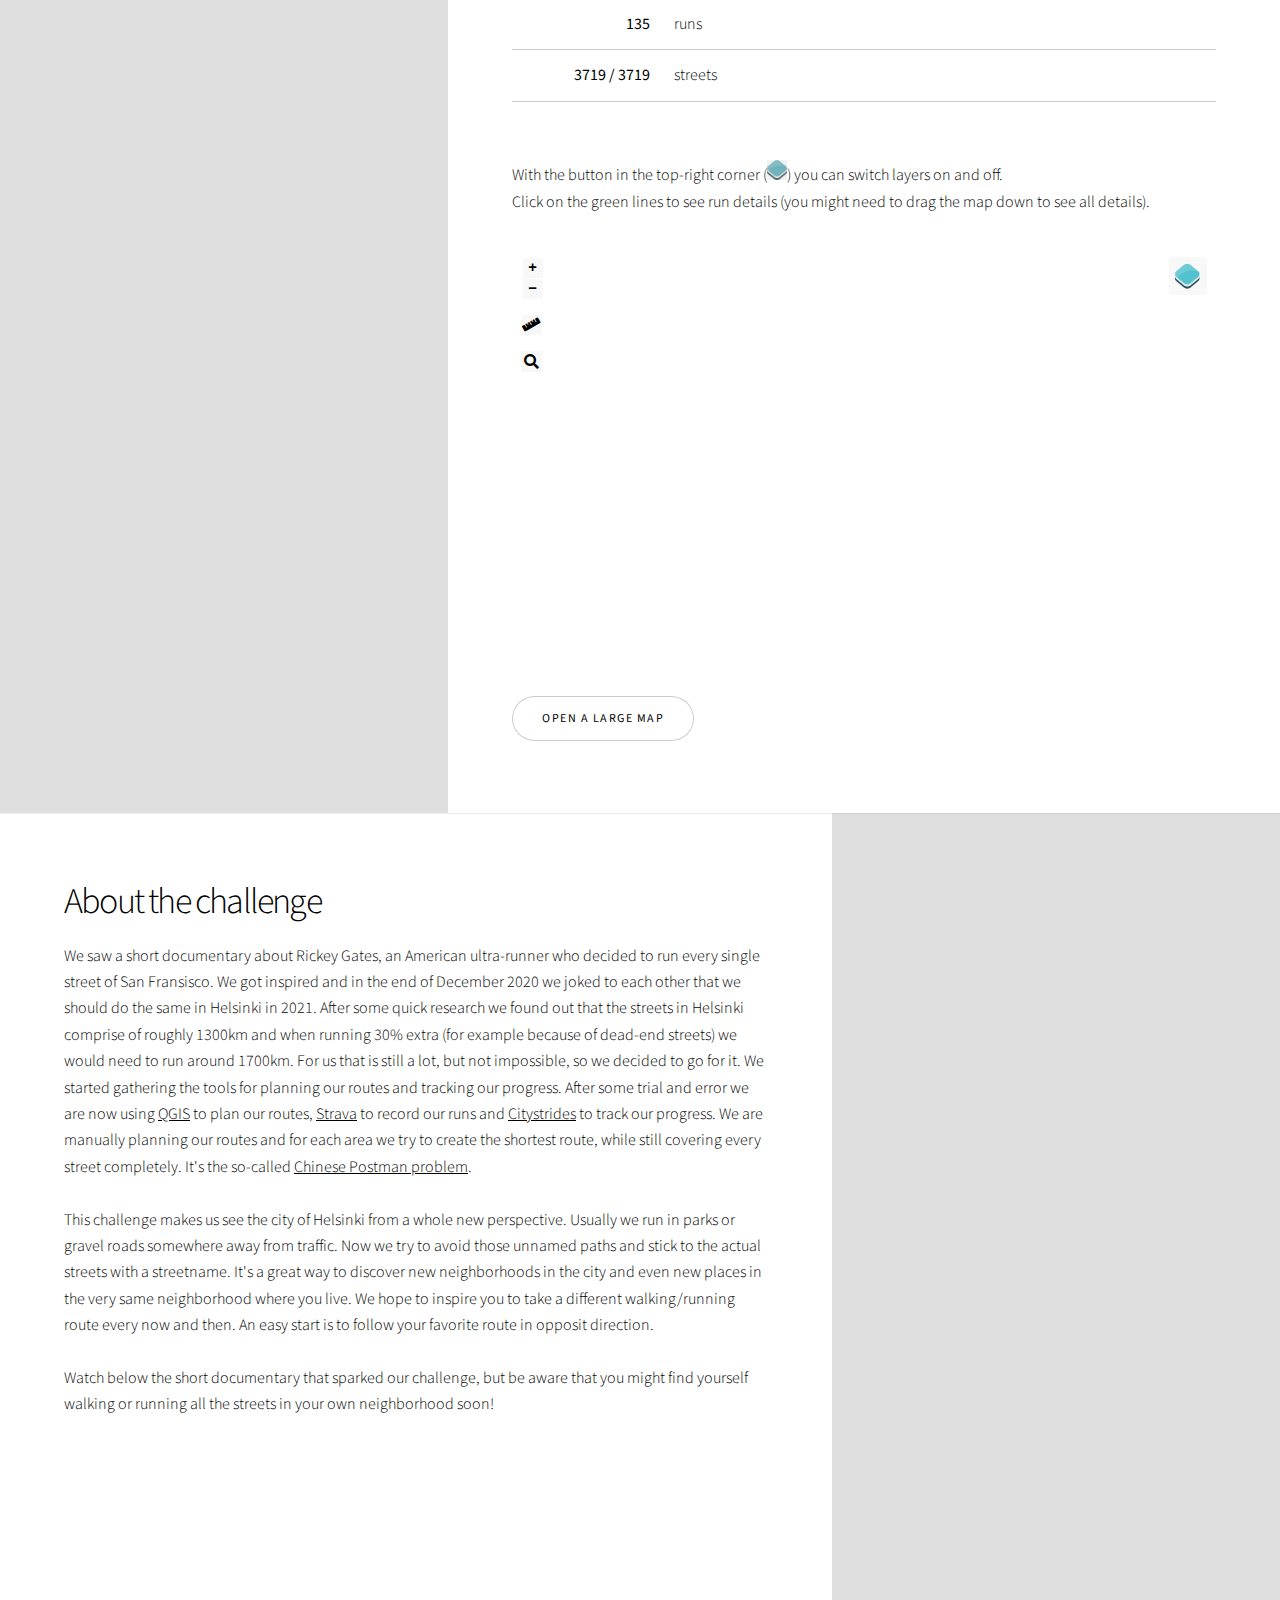
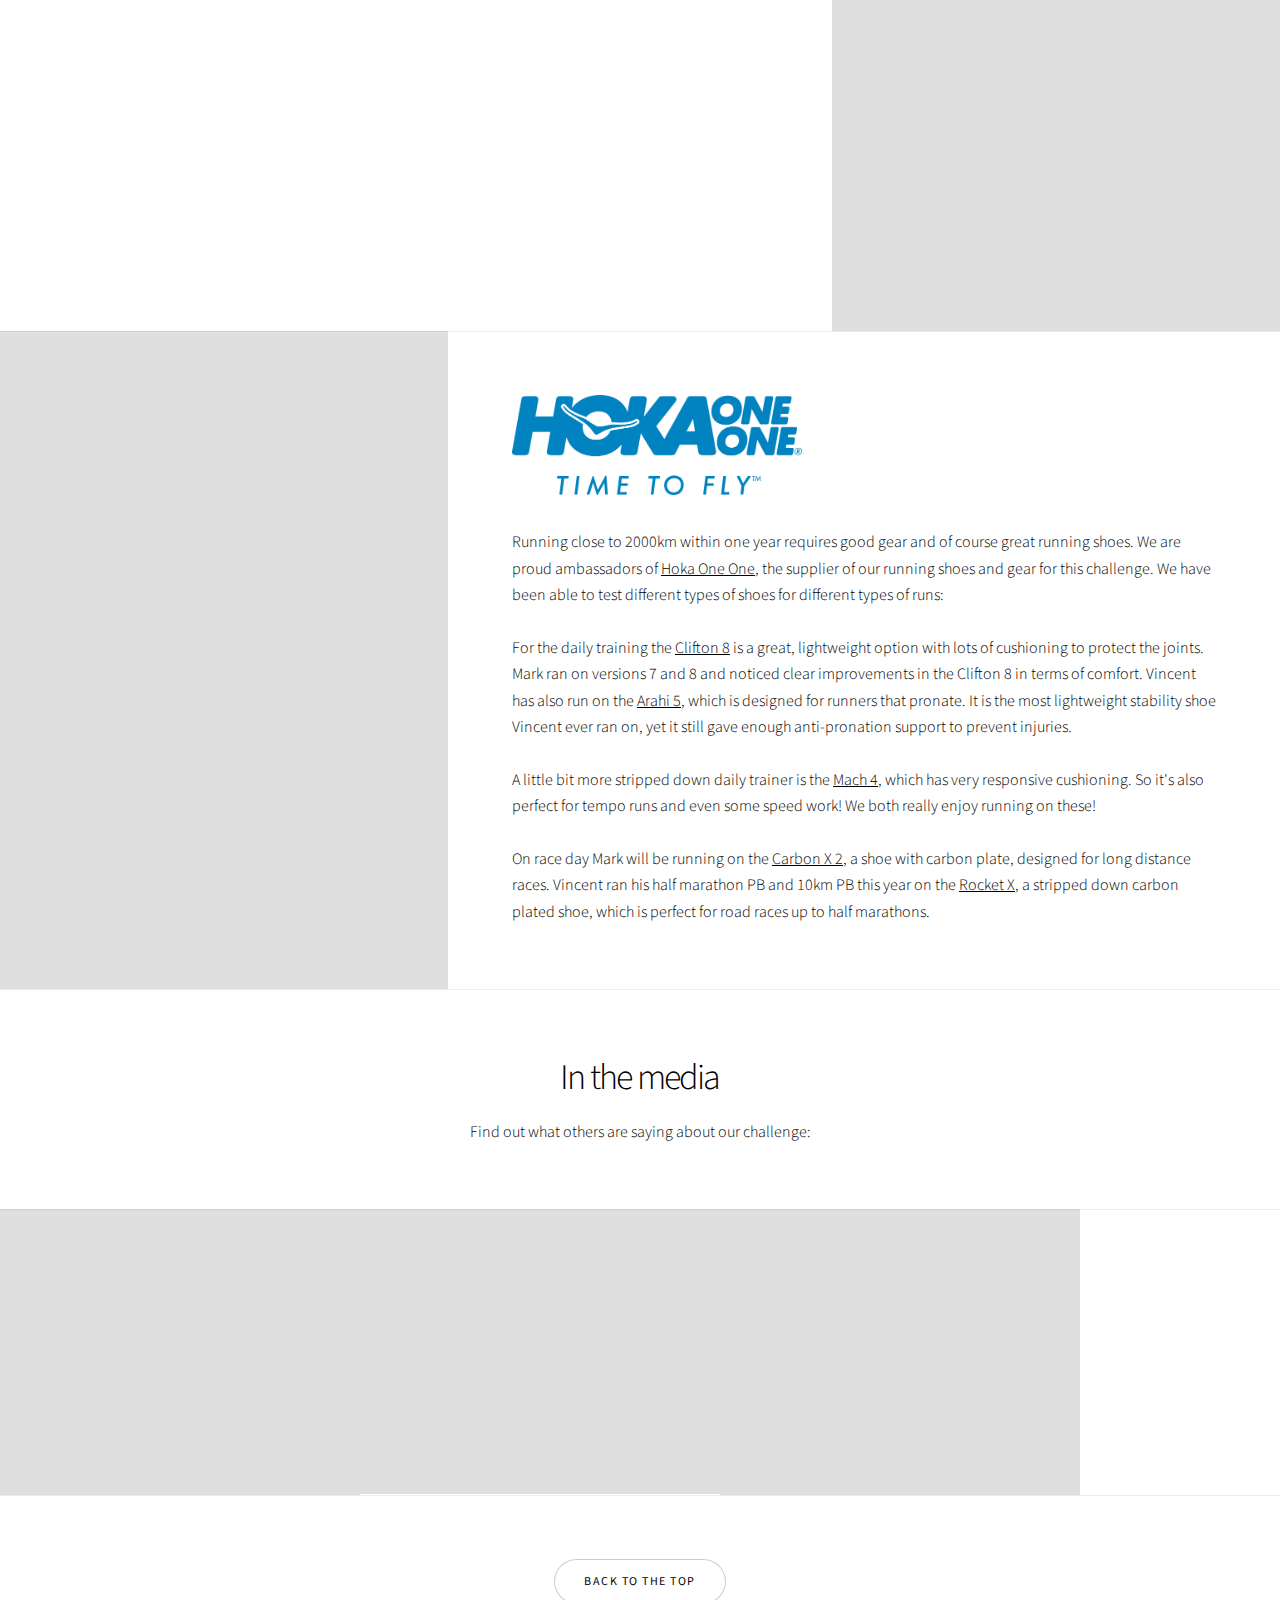
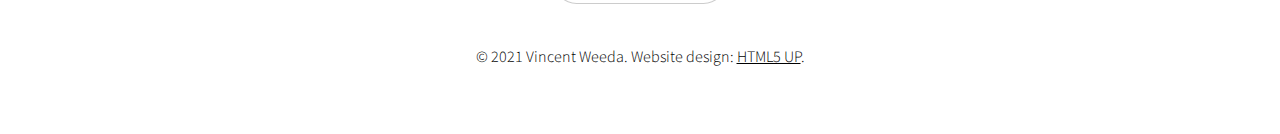
==== commit 49a2219f: "the last one" ====
--- a/index.html
+++ b/index.html
@@ -69,25 +69,23 @@
 							<h2>Our progress</h2>
 								<p>
 									<br><br>
-									<progress id="streets_progress" value="99.6" max="100"></progress> &nbsp; <strong>99.6%</strong><br><br>
-									
-									ONLY 1 STREETS-RUN LEFT!!!<br><br>
-									
-									We will run our final streets run on 5 December, starting 13:00 at Senaatintori.<br><br>
-									On this run we are inviting everyone that has supported us on our journey to run with us and end this challenge with a celebration drink at the square. 
+									<progress id="streets_progress" value="100" max="100"></progress> &nbsp; <strong>100%</strong><br><br>
+									
+									Challenge completed!!!<br><br>
+									
 									
 									<table>
 									<tr>
-										<td align="right" width="150"><b>1847</b></td>
+										<td align="right" width="150"><b>1852</b></td>
 										<td align="left">km</td>
 									</tr>
 									<tr>
-										<td align="right"><b>133 
+										<td align="right"><b>135 
 										</b></td>
 										<td align="left">runs</td>
 									</tr>
 									<tr>
-										<td align="right"><b>3703 / 3719</b></td>
+										<td align="right"><b>3719 / 3719</b></td>
 										<td align="left">streets</td>
 									</tr>
 									</table>
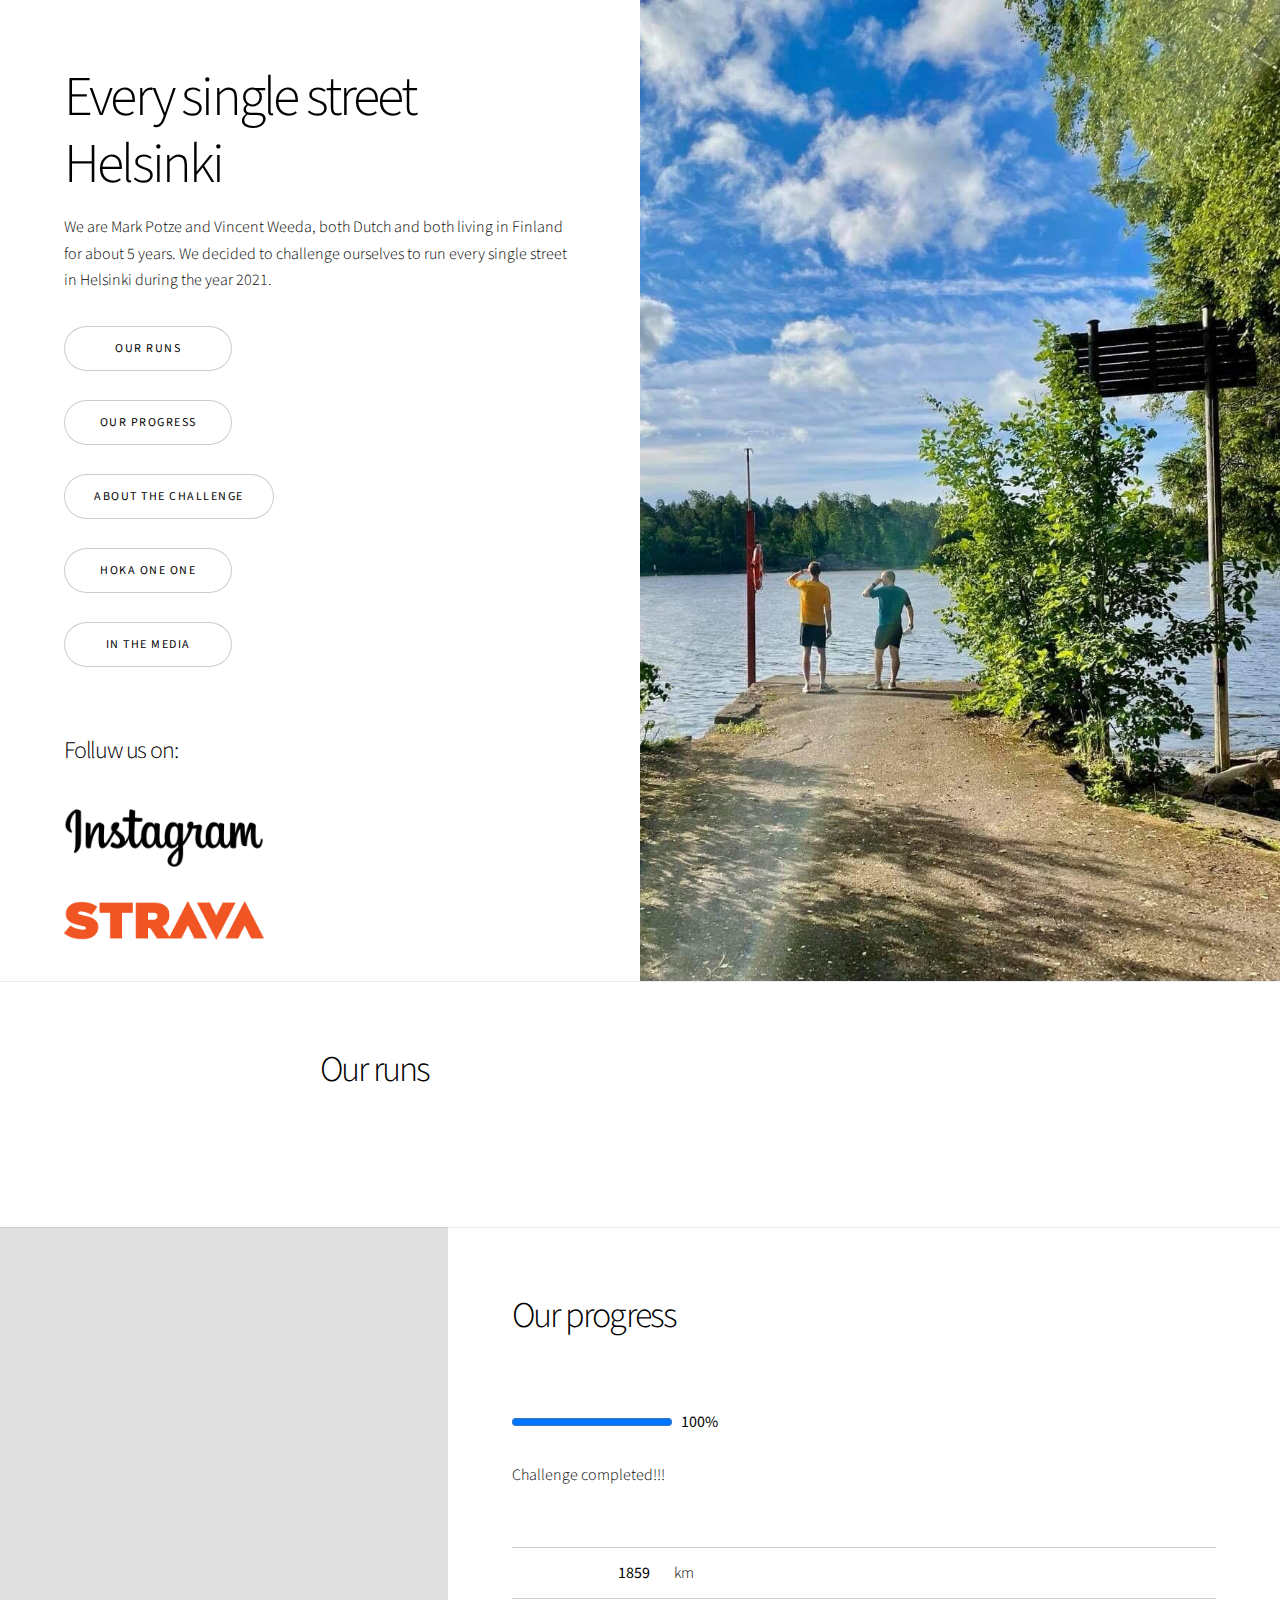
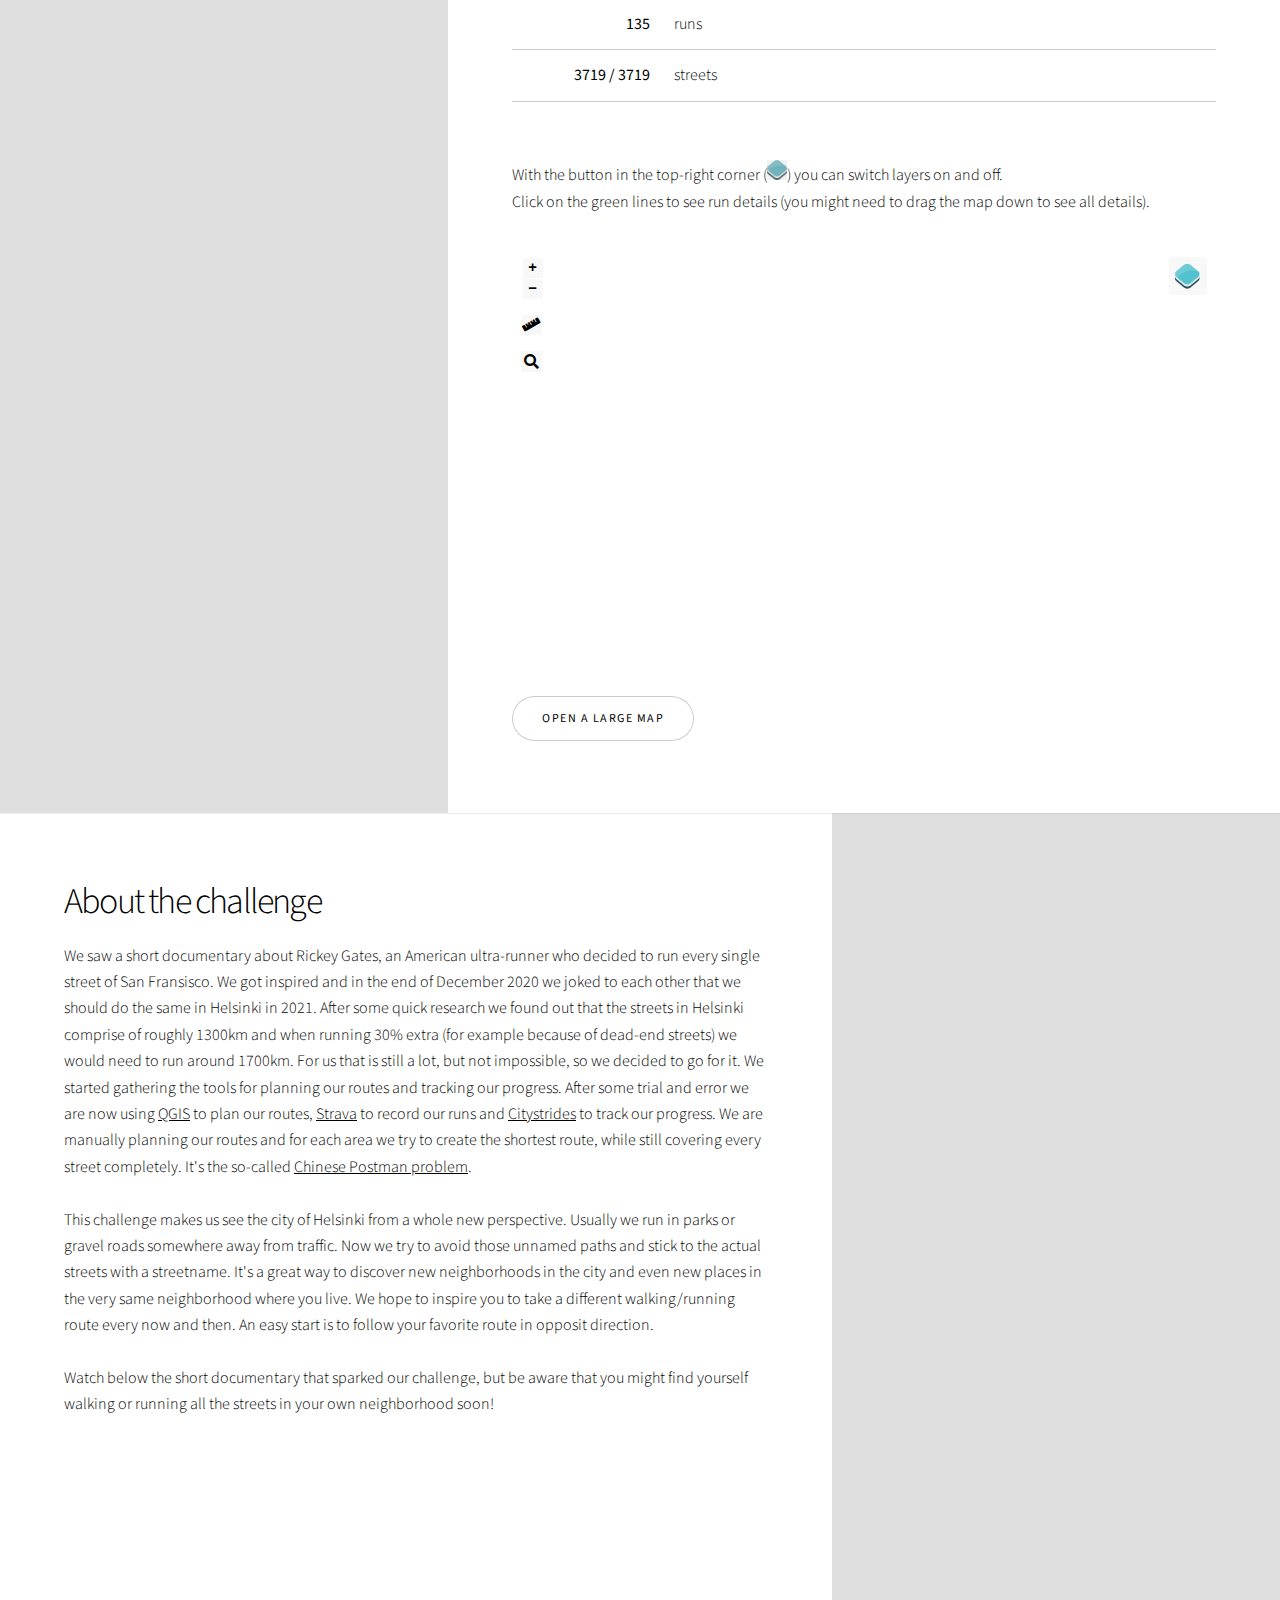
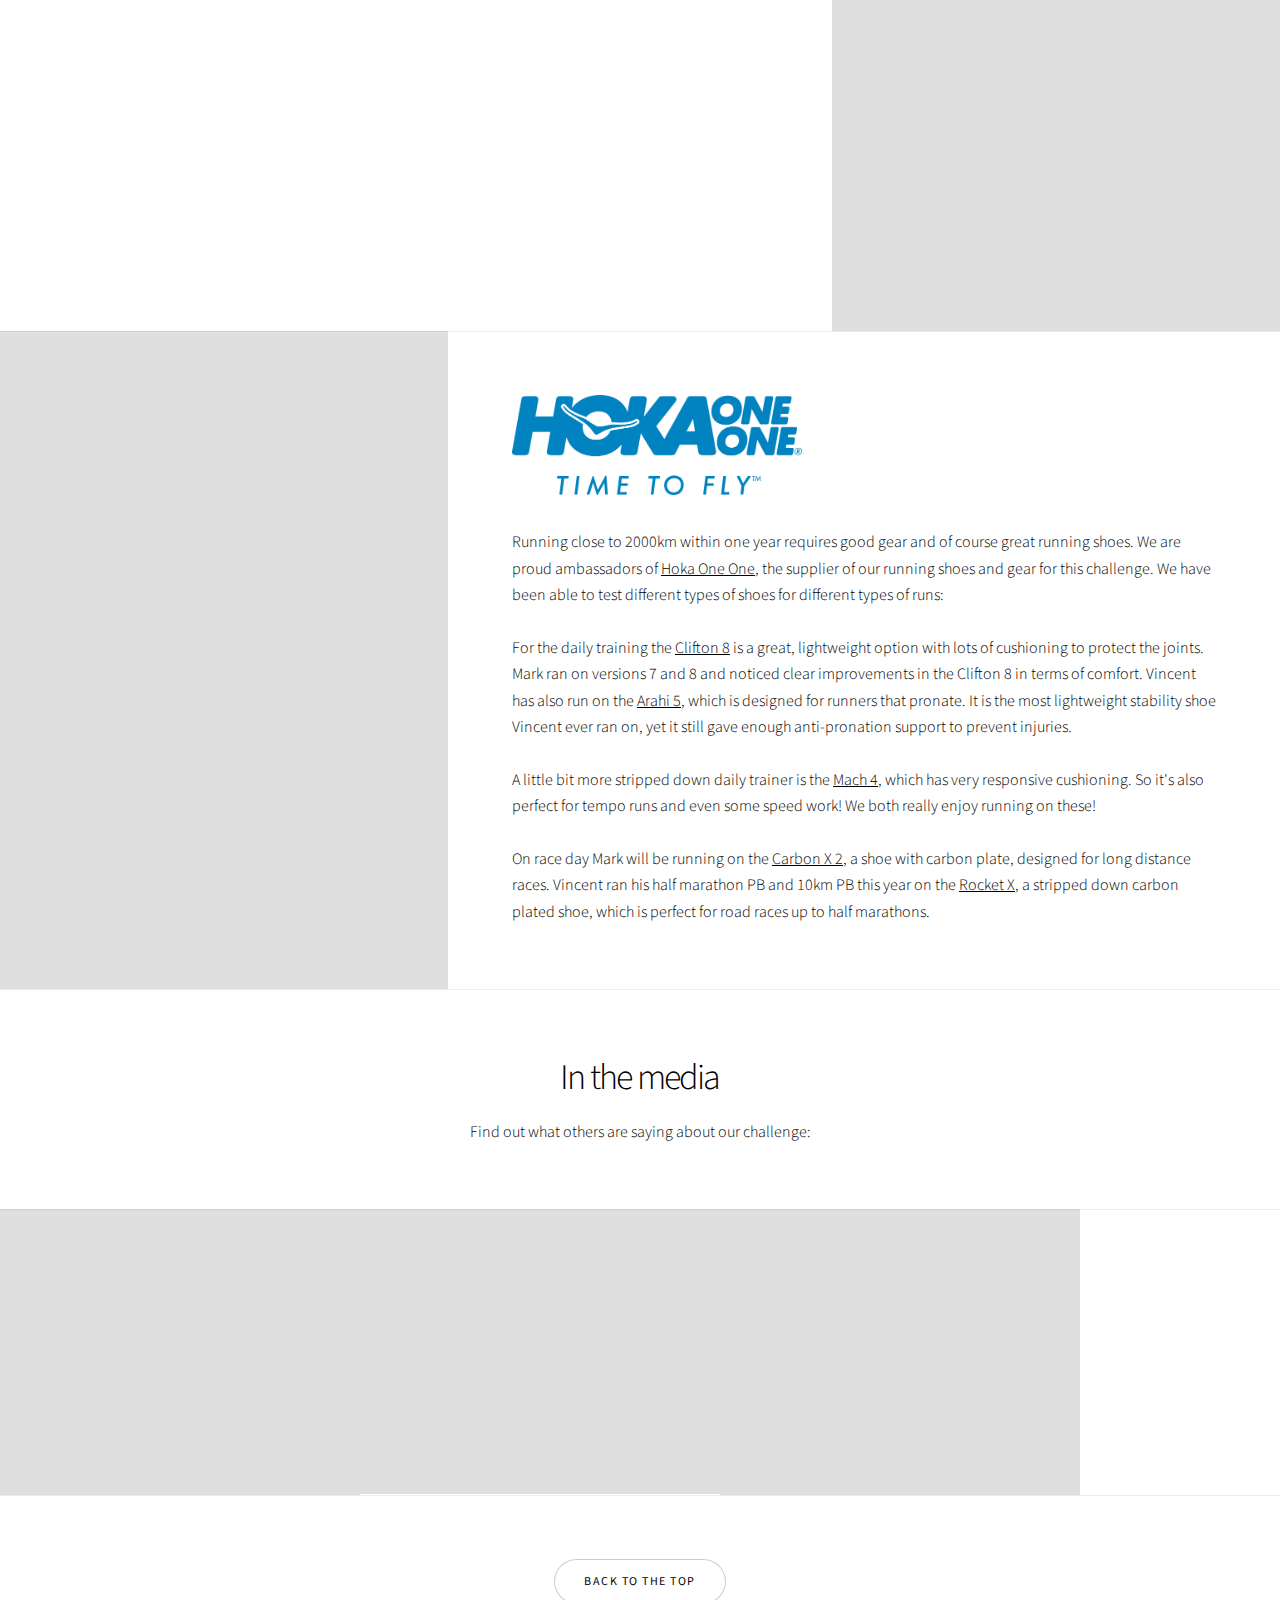
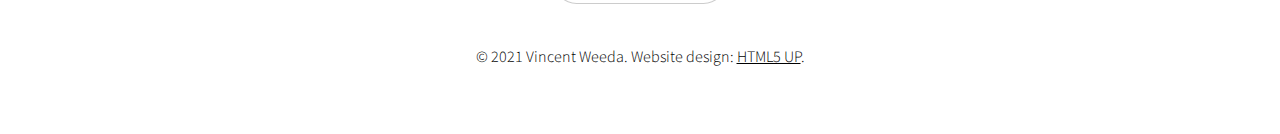
==== commit 160ffbb5: "1859km" ====
--- a/index.html
+++ b/index.html
@@ -76,7 +76,7 @@
 									
 									<table>
 									<tr>
-										<td align="right" width="150"><b>1852</b></td>
+										<td align="right" width="150"><b>1859</b></td>
 										<td align="left">km</td>
 									</tr>
 									<tr>
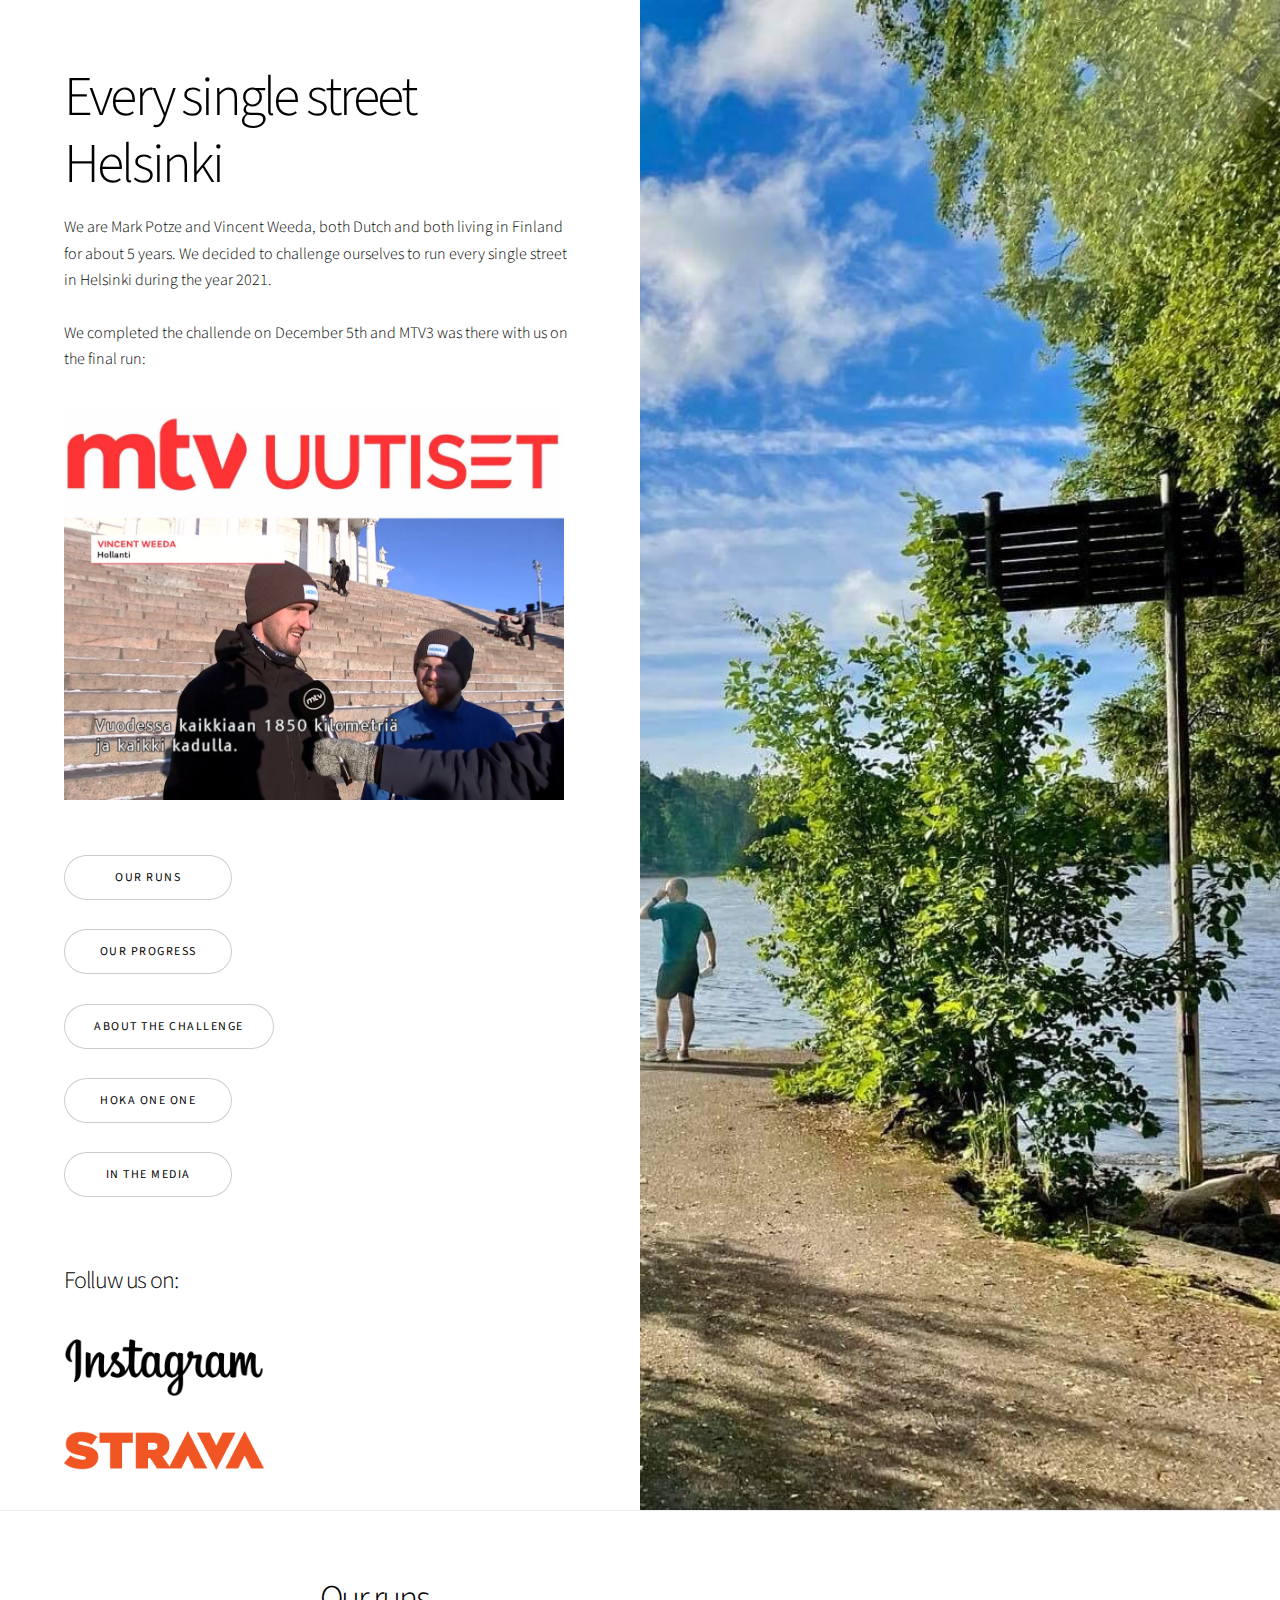
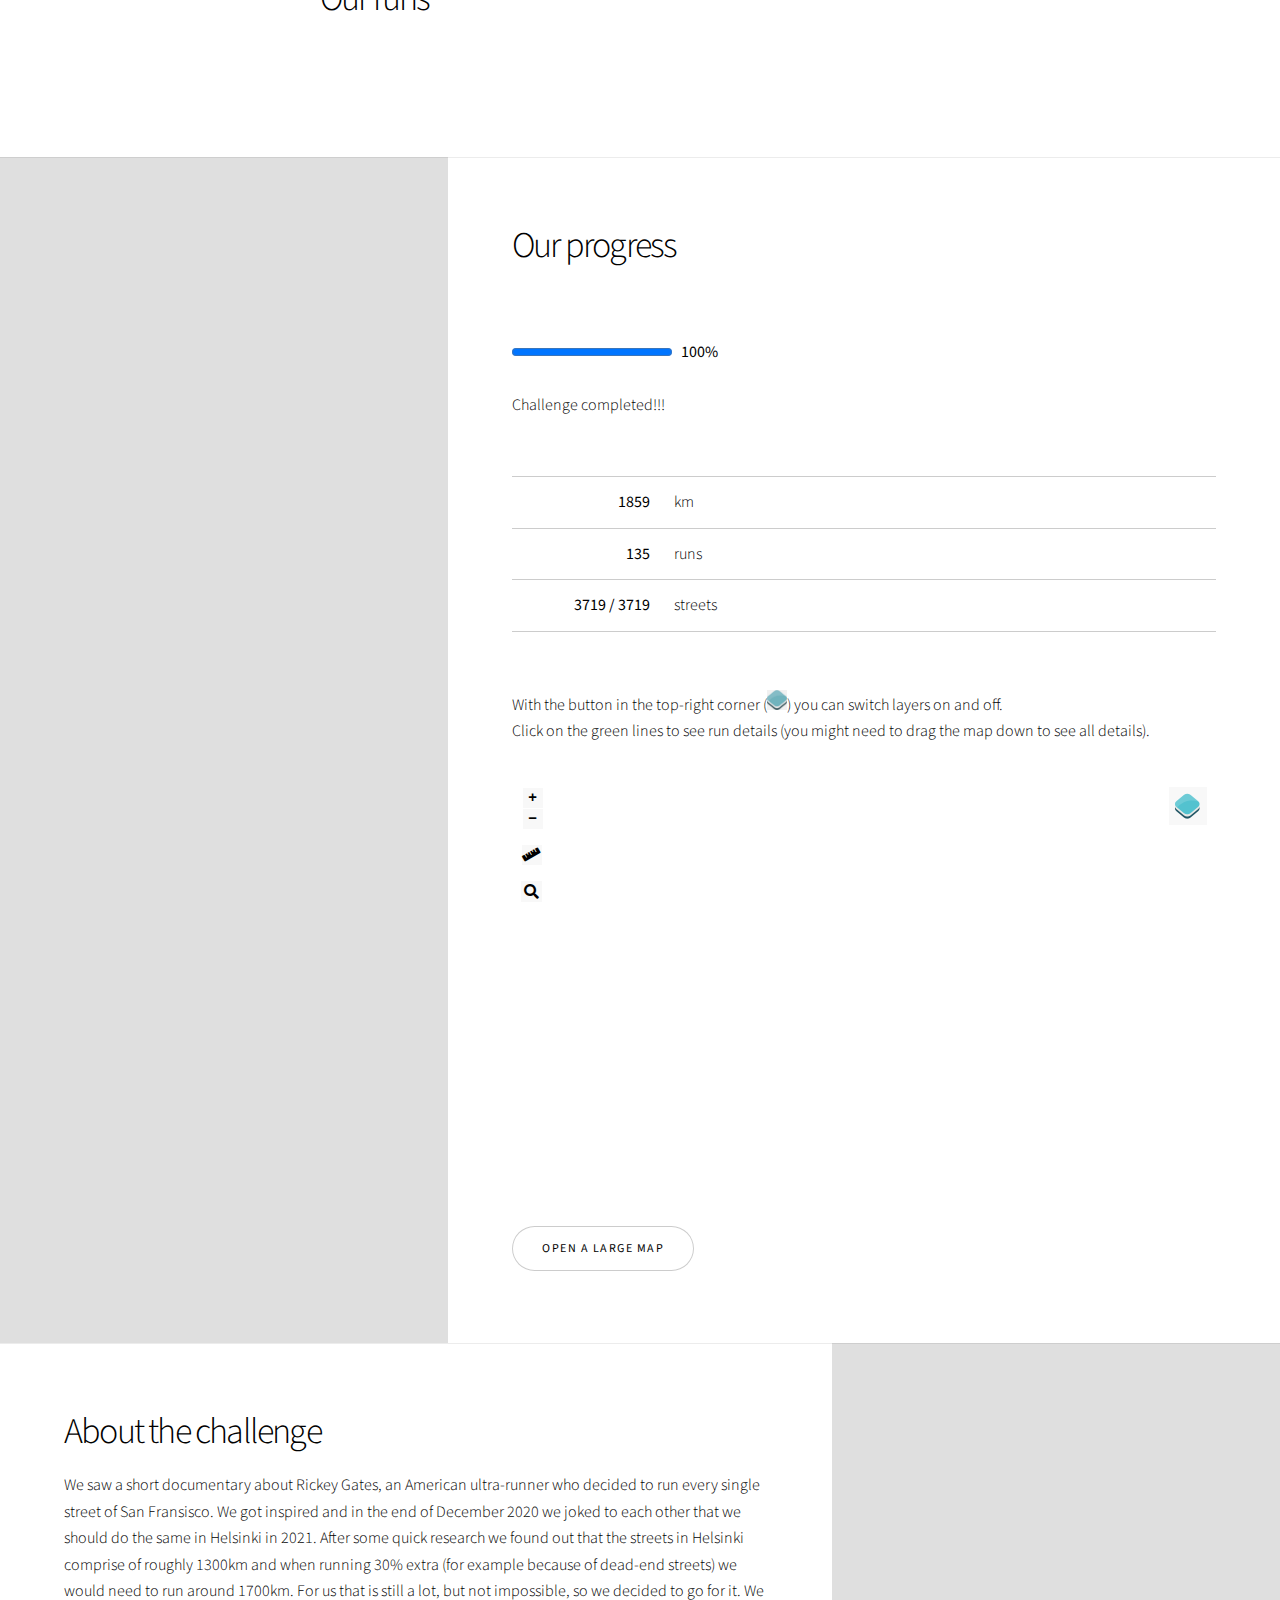
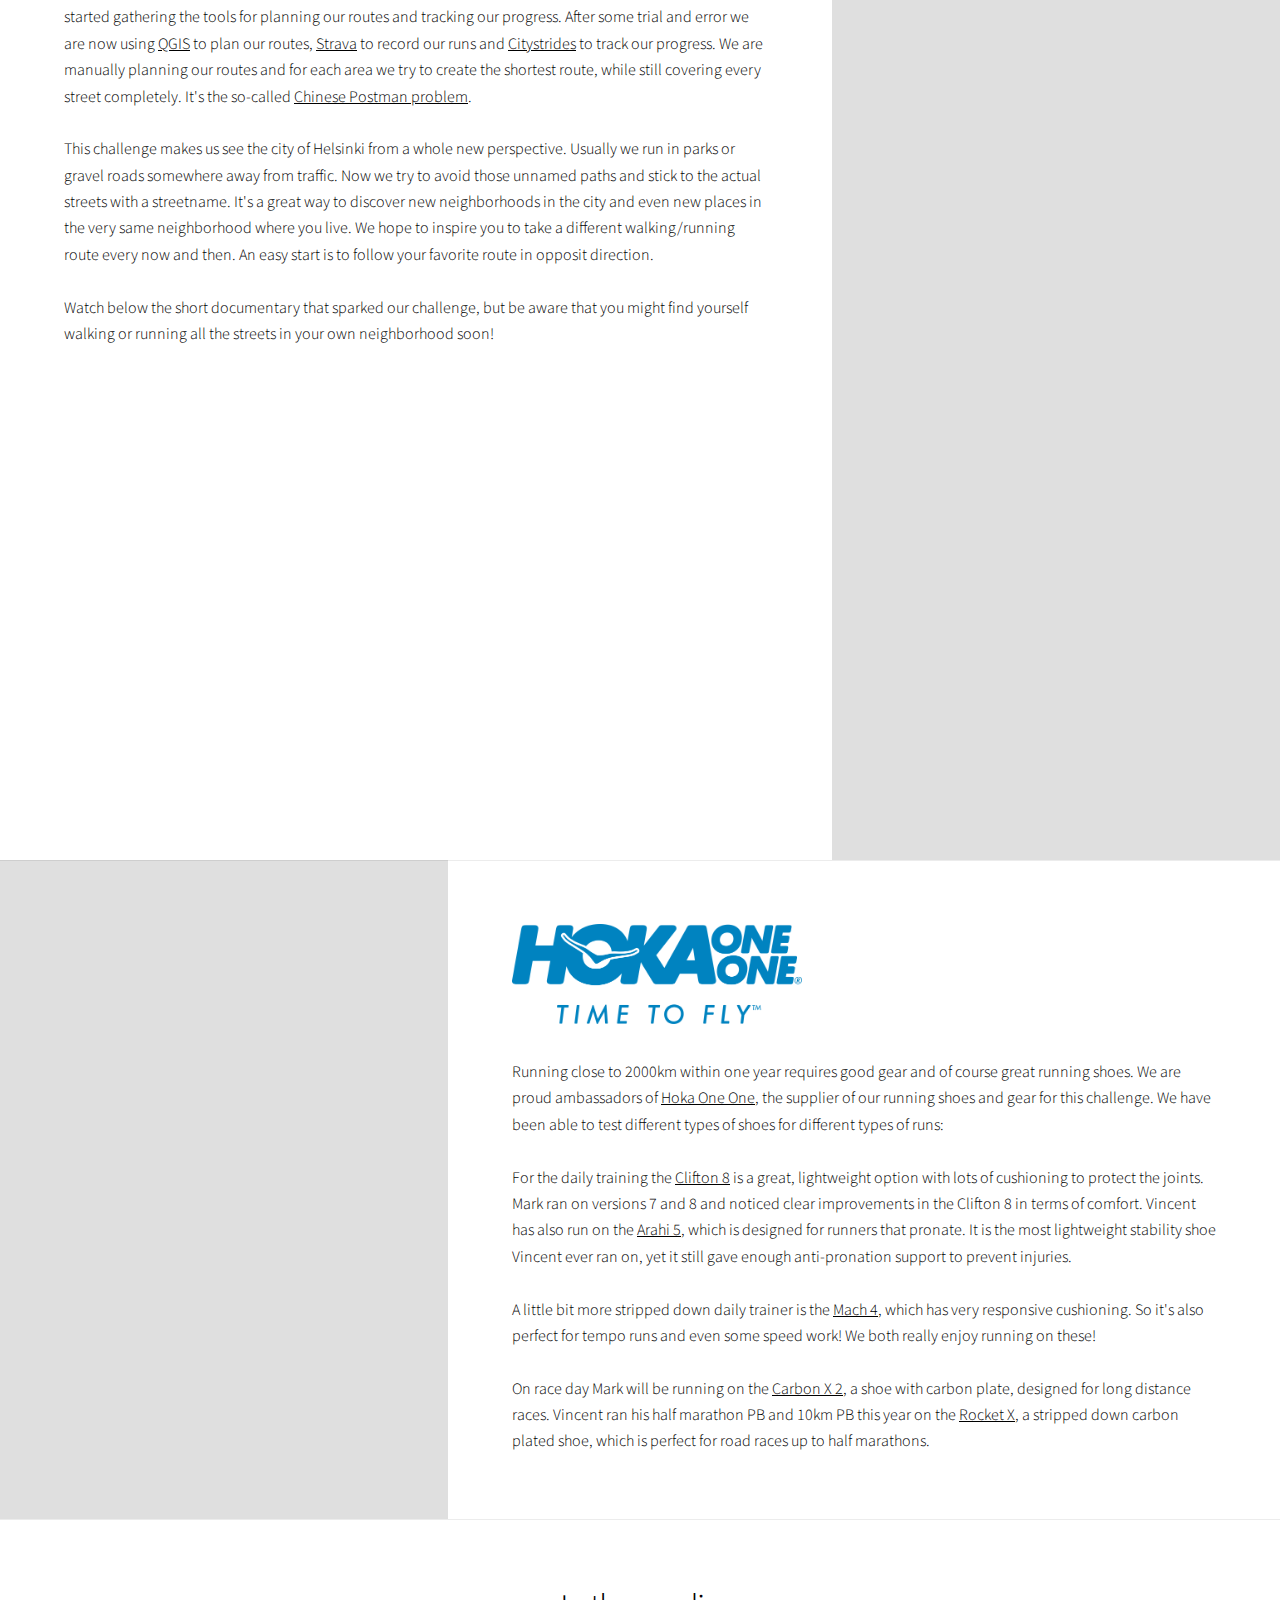
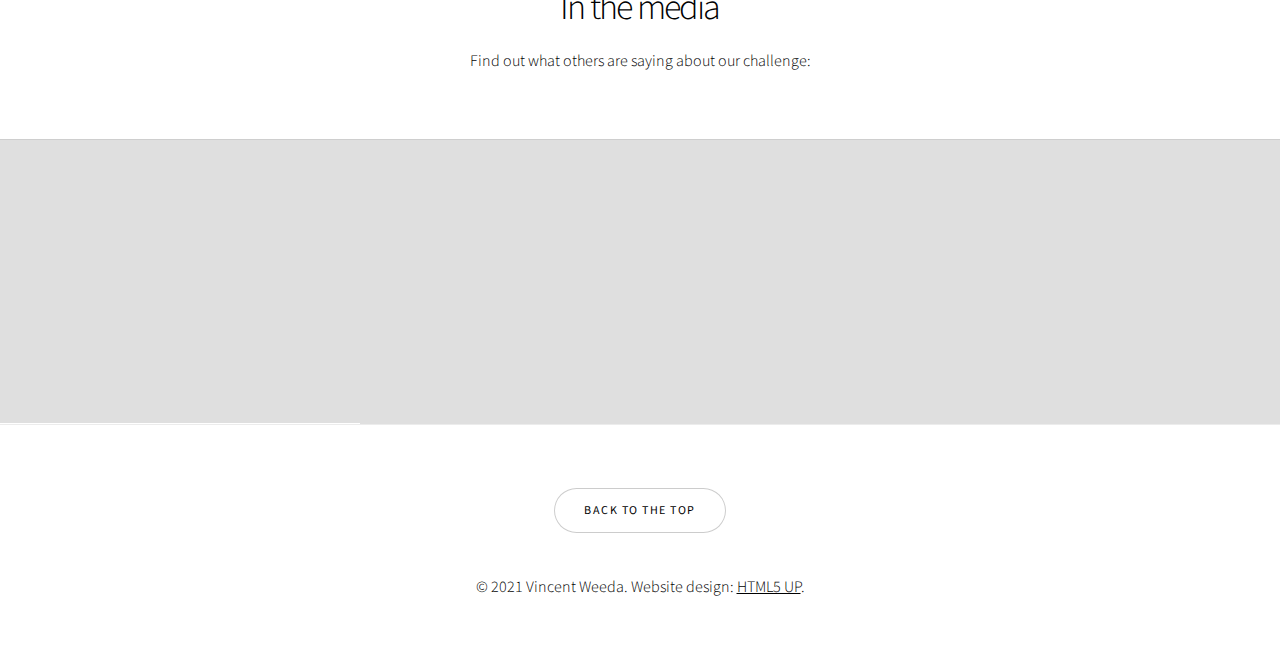
==== commit 5a83b343: "update index" ====
--- a/index.html
+++ b/index.html
@@ -32,7 +32,12 @@
 					<section class="banner style1 orient-left content-align-left image-position-right fullscreen onload-image-fade-in onload-content-fade-right" id="start">
 						<div class="content">
 							<h1>Every single street Helsinki</h1>
-							<p>We are Mark Potze and Vincent Weeda, both Dutch and both living in Finland for about 5 years. We decided to challenge ourselves to run every single street in Helsinki during the year 2021.</p>
+							<p>We are Mark Potze and Vincent Weeda, both Dutch and both living in Finland for about 5 years. We decided to challenge ourselves to run every single street in Helsinki during the year 2021.<br><br>
+							We completed the challende on December 5th and MTV3 was there with us on the final run:</p>
+														
+							<a href="https://www.mtvuutiset.fi/video/prog1520846" target="_blank"><img src="images/mtv3_2.jpg" width="500" /><br><br>
+							
+						
 								<ul class="actions stacked">
 									<li><a href="#insta-feed" class="button big wide smooth-scroll-top">Our runs</a></li>
 									<li><a href="#heatmap" class="button big wide smooth-scroll-middle">Our progress</a></li>
@@ -196,6 +201,21 @@
 						<!-- Gallery -->
 							<div class="gallery style2 medium lightbox onscroll-fade-in">
 								
+								
+								<article>
+									<a href="https://www.mtvuutiset.fi/video/prog1520846" target="_blank" class="image">
+										<img src="images/mtv3_2.jpg" alt="" />
+									</a>
+									<div class="caption">
+										<h3>MTV3</h3>
+										<p>Kymmenen uutiset featured us for the second time on 6 December 2021 in the 'loppukevennys'.</p>
+										<ul class="actions fixed">
+											<li><span class="button small">Watch it here!</span></li>
+										</ul>
+									</div>
+								</article>
+								
+
 								<article>
 									<a href="https://www.juoksija-lehti.fi/tuote/juoksija-3-2021/" target="_blank" class="image">
 										<img src="images/juoksija.jpg" alt="" />
